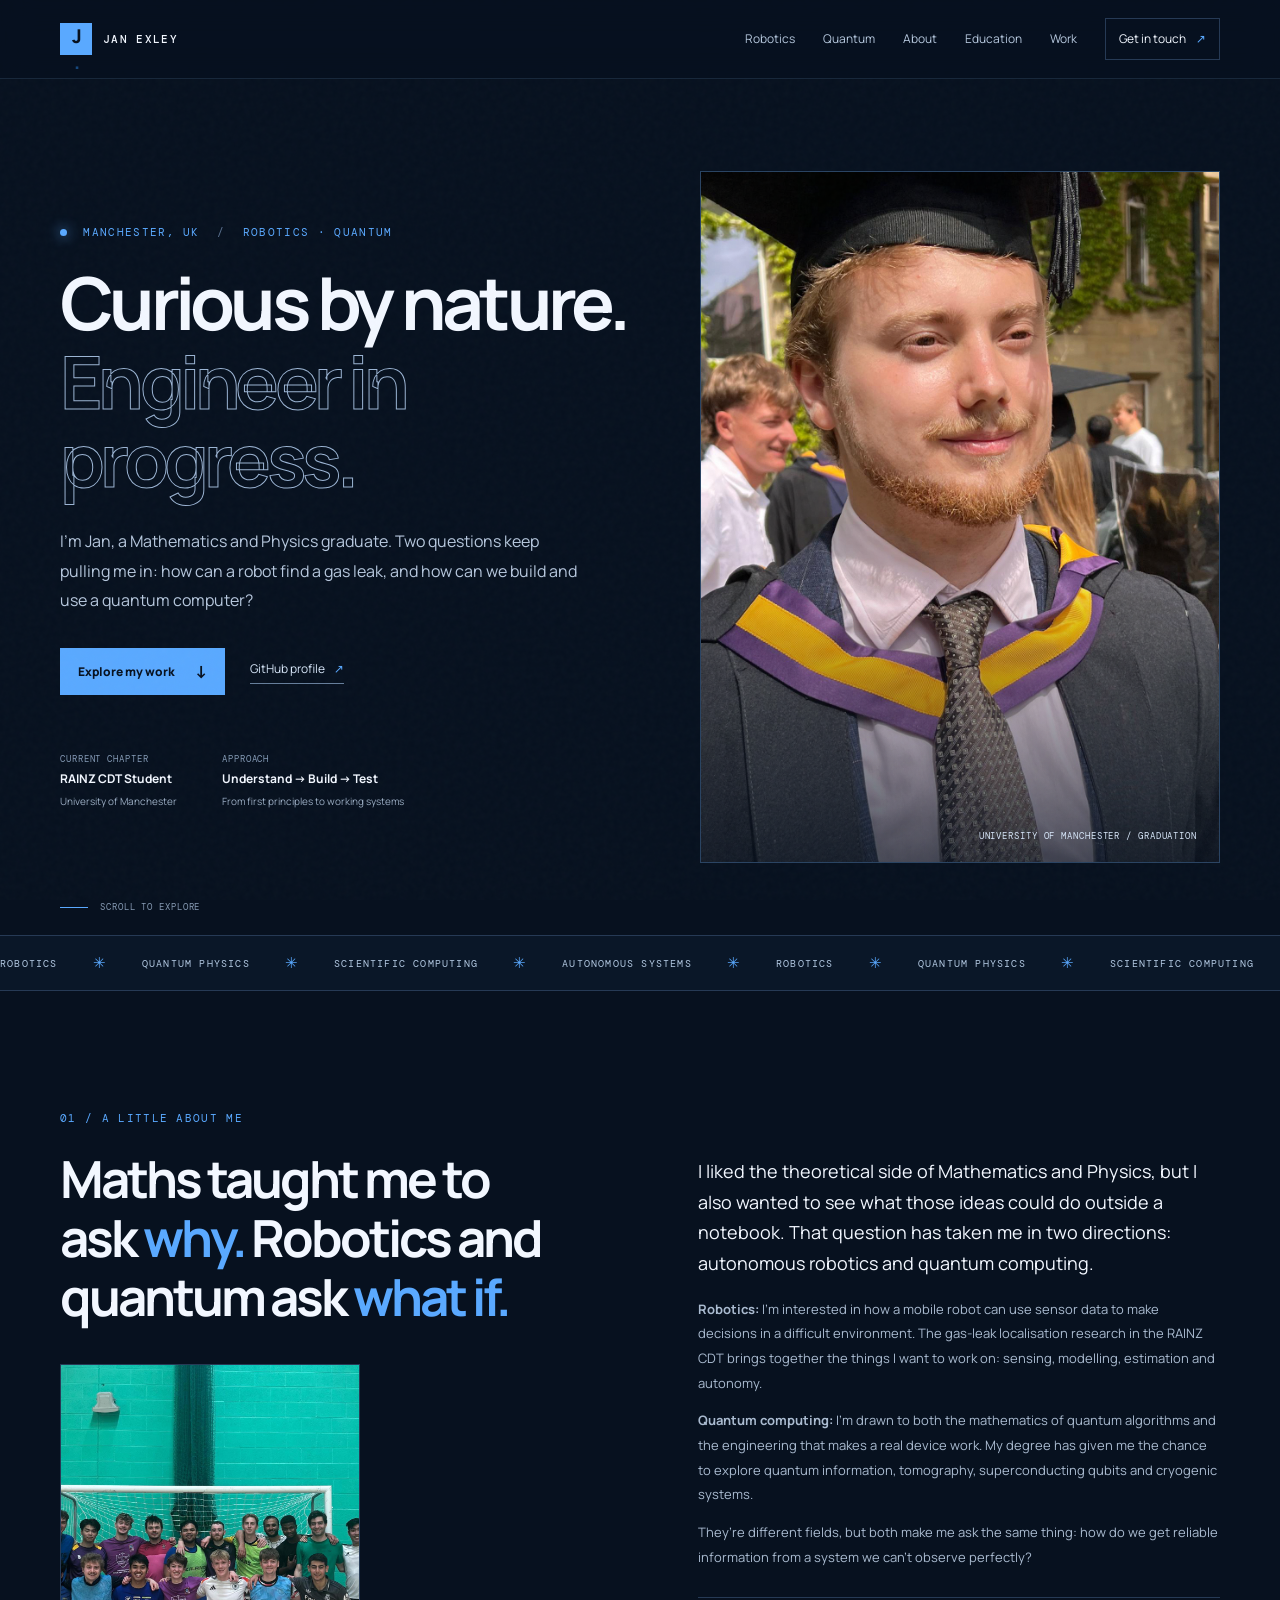
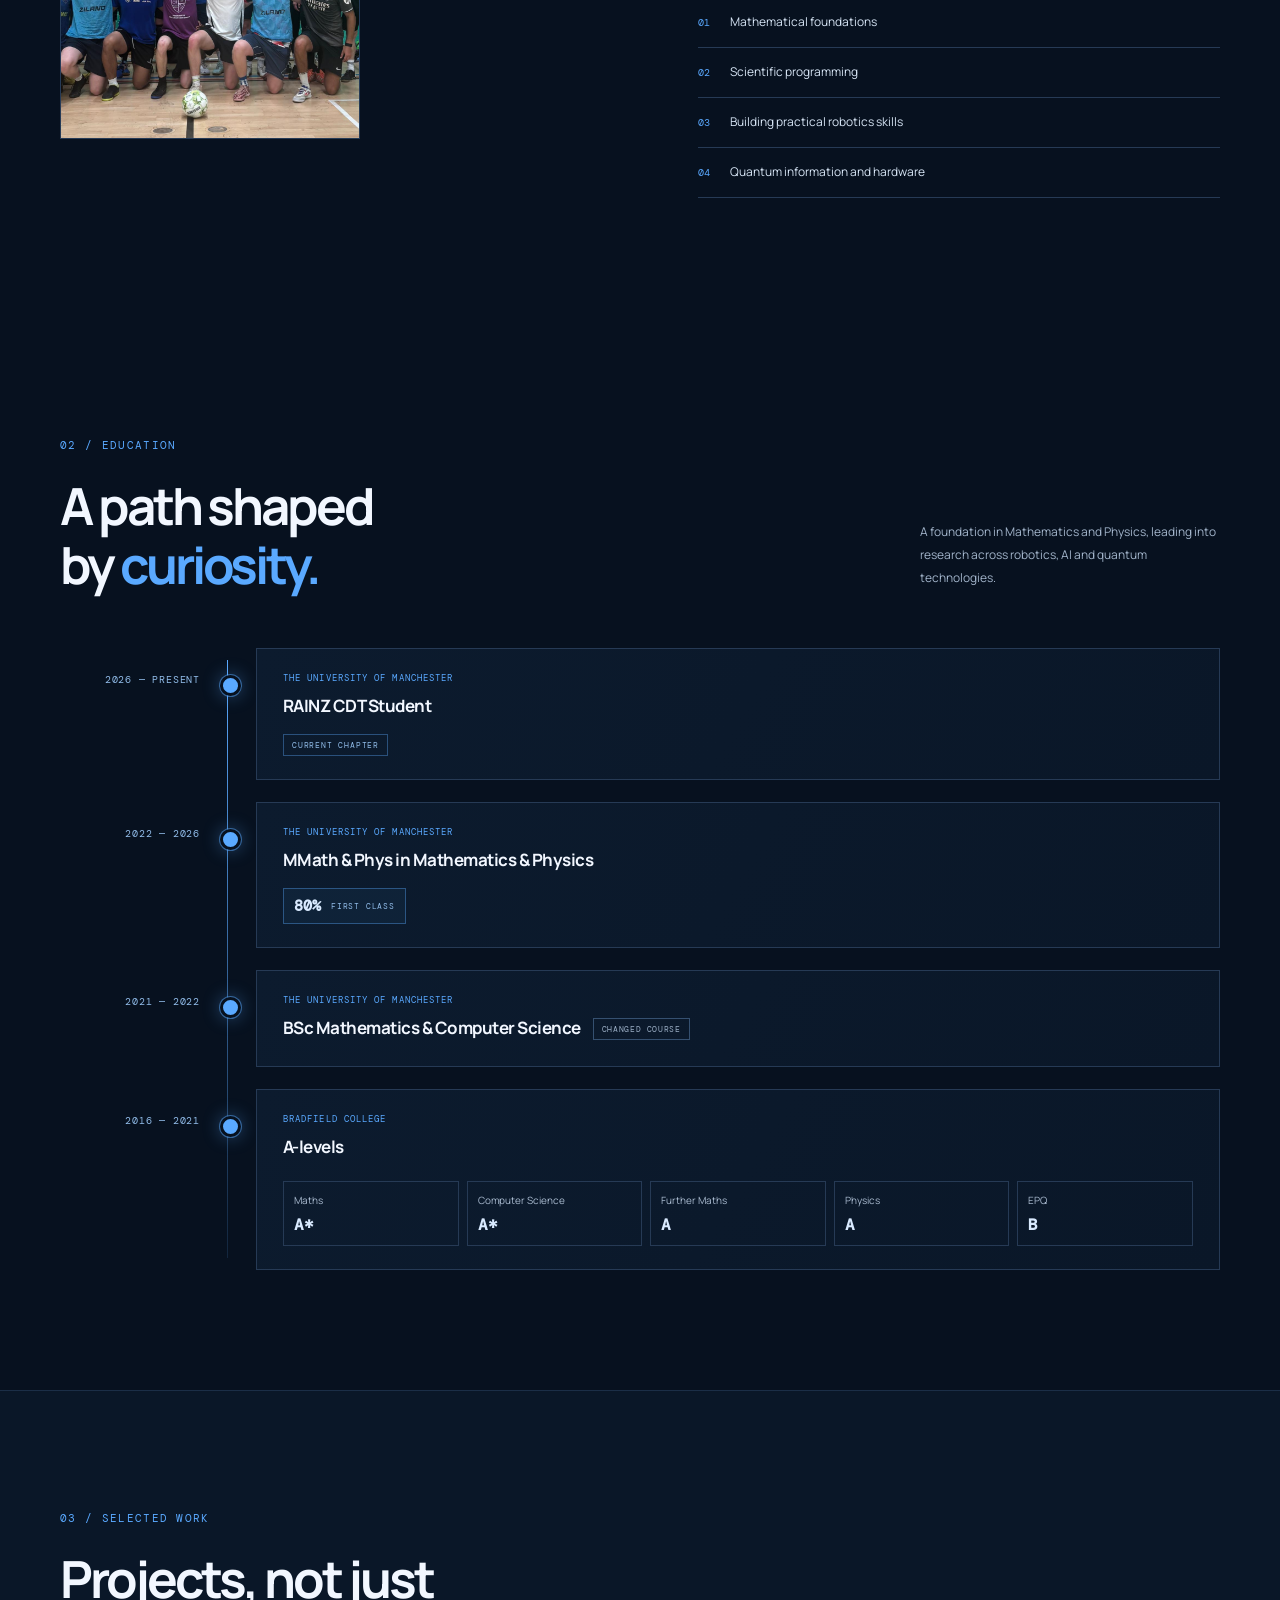
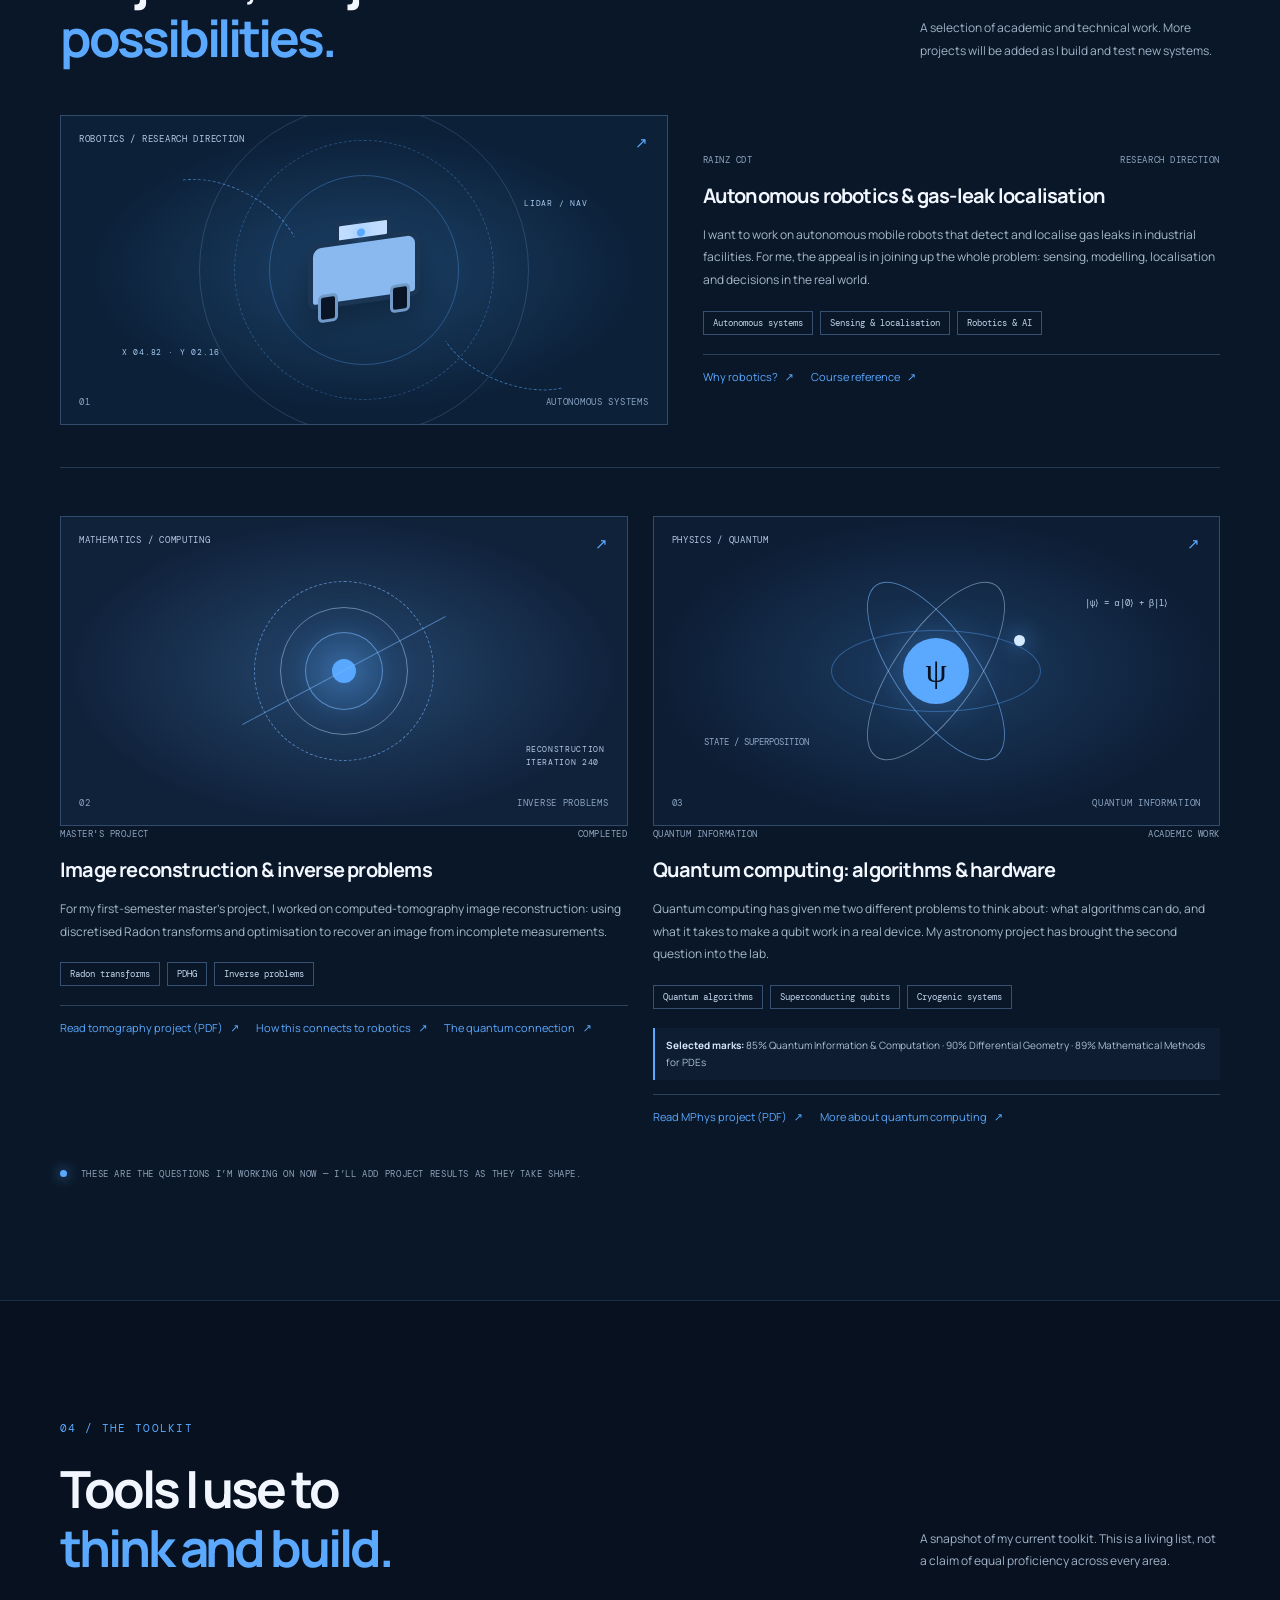
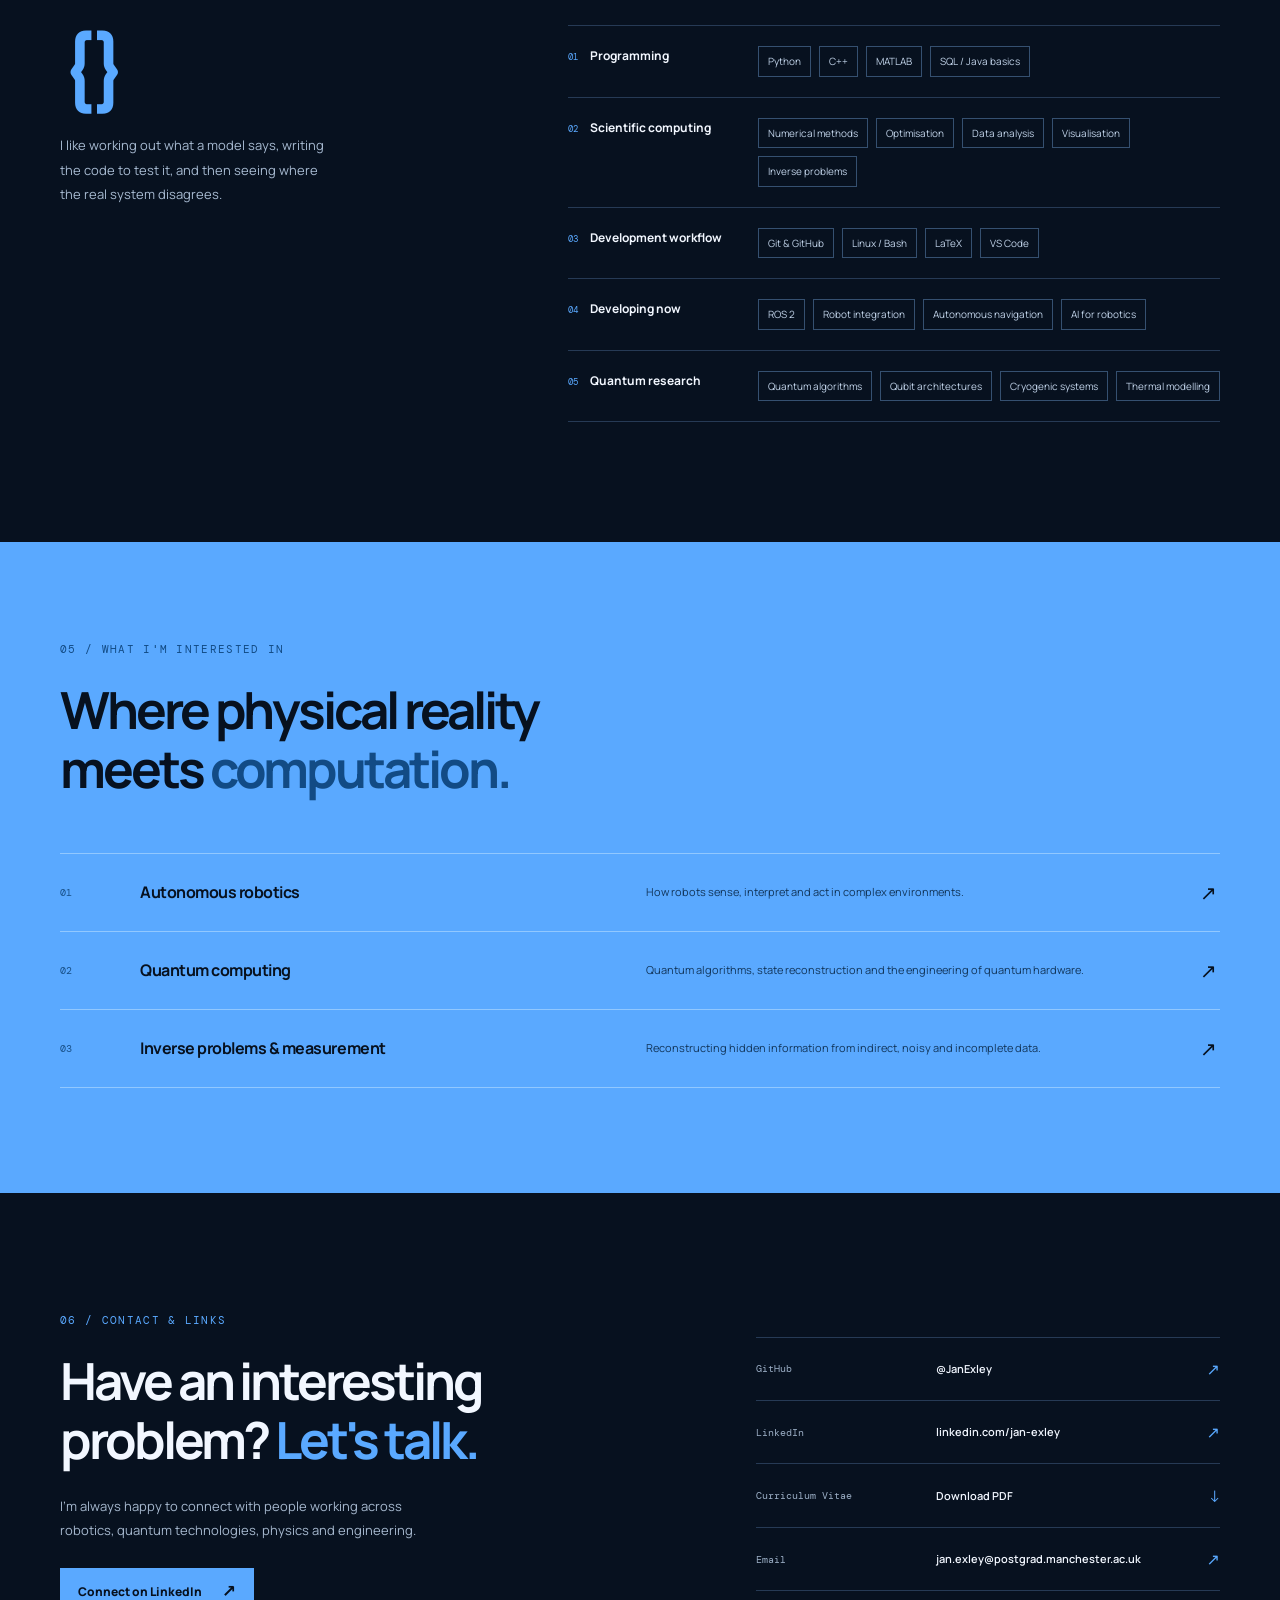
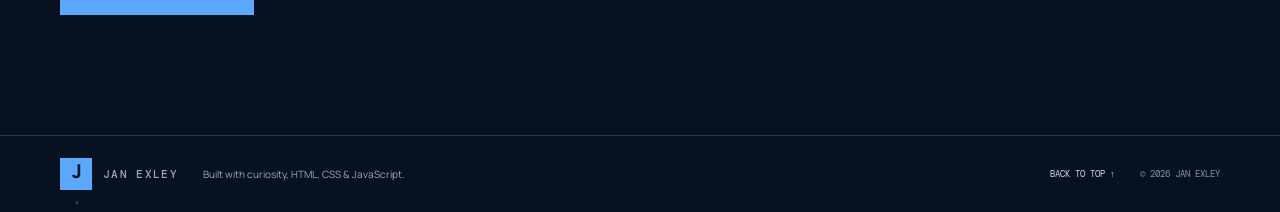
==== index.html @ 71e26af4 "Add quantum and robotics pages with research details and navigation" ====
<!doctype html>
<html lang="en">
<head>
  <meta charset="utf-8">
  <meta name="viewport" content="width=device-width, initial-scale=1">
  <meta name="description" content="Jan Exley — Mathematics and Physics graduate, exploring autonomous robotics and quantum computing.">
  <meta name="theme-color" content="#07111f">
  <title>Jan Exley — Robotics, Quantum Computing & Physics</title>
  <link rel="preconnect" href="https://fonts.googleapis.com">
  <link rel="preconnect" href="https://fonts.gstatic.com" crossorigin>
  <link href="https://fonts.googleapis.com/css2?family=DM+Mono:wght@400;500&family=Manrope:wght@400;500;600;700;800&display=swap" rel="stylesheet">
  <link rel="stylesheet" href="style.css">
  <script>document.documentElement.classList.add('js');</script>
</head>
<body>
  <a class="skip-link" href="#main">Skip to content</a>
  <div class="noise" aria-hidden="true"></div>
  <header class="site-header">
    <a class="wordmark" href="#top" aria-label="Jan Exley home"><span class="mark">J<span>.</span></span><span>JAN EXLEY</span></a>
    <button class="menu-toggle" aria-expanded="false" aria-controls="site-nav" aria-label="Open navigation"><span></span><span></span></button>
    <nav id="site-nav" class="site-nav" aria-label="Main navigation">
      <a href="robotics.html">Robotics</a>
      <a href="quantum.html">Quantum</a>
      <a href="#about">About</a>
      <a href="#education">Education</a>
      <a href="#work">Work</a>
      <a class="nav-contact" href="#contact">Get in touch <span>↗</span></a>
    </nav>
  </header>

  <main id="main">
    <section class="hero section-wrap" id="top">
      <div class="hero-copy">
        <p class="eyebrow"><span class="status-dot"></span> MANCHESTER, UK <span class="eyebrow-sep">/</span> ROBOTICS · QUANTUM</p>
        <h1>Curious by nature.<br><span class="outline-text">Engineer in progress.</span></h1>
        <p class="hero-intro">I’m Jan, a Mathematics and Physics graduate. Two questions keep pulling me in: how can a robot find a gas leak, and how can we build and use a quantum computer?</p>
        <div class="hero-actions">
          <a class="button button-primary" href="#work">Explore my work <span>↓</span></a>
          <a class="text-link" href="https://github.com/JanExley" target="_blank" rel="noreferrer">GitHub profile <span>↗</span></a>
        </div>
        <div class="hero-meta">
          <div><span class="meta-label">CURRENT CHAPTER</span><strong>RAINZ CDT Student</strong><span class="meta-note">University of Manchester</span></div>
          <div><span class="meta-label">APPROACH</span><strong>Understand → Build → Test</strong><span class="meta-note">From first principles to working systems</span></div>
        </div>
      </div>
      <figure class="hero-art">
        <img class="hero-photo" src="images/Uni_grad.jpeg" alt="Jan Exley at university graduation">
        <figcaption class="hero-photo-caption">UNIVERSITY OF MANCHESTER / GRADUATION</figcaption>
      </figure>
      <div class="scroll-cue"><span></span> SCROLL TO EXPLORE</div>
    </section>

    <section class="ticker" aria-label="Areas of interest">
      <div class="ticker-track"><span>ROBOTICS</span><i>✳</i><span>QUANTUM PHYSICS</span><i>✳</i><span>SCIENTIFIC COMPUTING</span><i>✳</i><span>AUTONOMOUS SYSTEMS</span><i>✳</i><span>ROBOTICS</span><i>✳</i><span>QUANTUM PHYSICS</span><i>✳</i><span>SCIENTIFIC COMPUTING</span><i>✳</i><span>AUTONOMOUS SYSTEMS</span><i>✳</i></div>
    </section>

    <section class="section-wrap section-pad about-section" id="about">
      <div class="section-heading reveal">
        <p class="eyebrow">01 / A LITTLE ABOUT ME</p>
        <h2>Maths taught me to<br>ask <em>why.</em> Robotics and<br>quantum ask <em>what if.</em></h2>
        <img class="profile-photo" src="images/futsal.jpeg" alt="Jan playing futsal">
      </div>
      <div class="about-copy reveal">
        <p class="large-copy">I liked the theoretical side of Mathematics and Physics, but I also wanted to see what those ideas could do outside a notebook. That question has taken me in two directions: autonomous robotics and quantum computing.</p>
        <p><strong>Robotics:</strong> I’m interested in how a mobile robot can use sensor data to make decisions in a difficult environment. The gas-leak localisation research in the RAINZ CDT brings together the things I want to work on: sensing, modelling, estimation and autonomy.</p>
        <p><strong>Quantum computing:</strong> I’m drawn to both the mathematics of quantum algorithms and the engineering that makes a real device work. My degree has given me the chance to explore quantum information, tomography, superconducting qubits and cryogenic systems.</p>
        <p>They’re different fields, but both make me ask the same thing: how do we get reliable information from a system we can’t observe perfectly?</p>
        <div class="about-facts">
          <div><span class="fact-number">01</span><span>Mathematical foundations</span></div>
          <div><span class="fact-number">02</span><span>Scientific programming</span></div>
          <div><span class="fact-number">03</span><span>Building practical robotics skills</span></div>
          <div><span class="fact-number">04</span><span>Quantum information and hardware</span></div>
        </div>
      </div>
    </section>

    <section class="section-wrap section-pad education-section" id="education">
      <div class="section-title-row reveal">
        <div>
          <p class="eyebrow">02 / EDUCATION</p>
          <h2>A path shaped<br>by <em>curiosity.</em></h2>
        </div>
        <p class="section-aside">A foundation in Mathematics and Physics, leading into research across robotics, AI and quantum technologies.</p>
      </div>
      <ol class="education-timeline" aria-label="Education history">
        <li class="education-item education-item-current reveal">
          <span class="education-date">2026 — PRESENT</span>
          <article class="education-card">
            <p class="education-institution">THE UNIVERSITY OF MANCHESTER</p>
            <h3>RAINZ CDT Student</h3>
            <span class="education-current">CURRENT CHAPTER</span>
          </article>
        </li>
        <li class="education-item reveal">
          <span class="education-date">2022 — 2026</span>
          <article class="education-card">
            <p class="education-institution">THE UNIVERSITY OF MANCHESTER</p>
            <h3>MMath &amp; Phys in Mathematics &amp; Physics</h3>
            <div class="education-result">
              <strong>80%</strong>
              <span>FIRST CLASS</span>
            </div>
          </article>
        </li>
        <li class="education-item reveal">
          <span class="education-date">2021 — 2022</span>
          <article class="education-card">
            <p class="education-institution">THE UNIVERSITY OF MANCHESTER</p>
            <div class="education-course-row">
              <h3>BSc Mathematics &amp; Computer Science</h3>
              <span class="education-changed">CHANGED COURSE</span>
            </div>
          </article>
        </li>
        <li class="education-item reveal">
          <span class="education-date">2016 — 2021</span>
          <article class="education-card">
            <p class="education-institution">BRADFIELD COLLEGE</p>
            <h3>A-levels</h3>
            <ul class="grade-list" aria-label="A-level and EPQ results">
              <li><span>Maths</span><strong>A*</strong></li>
              <li><span>Computer Science</span><strong>A*</strong></li>
              <li><span>Further Maths</span><strong>A</strong></li>
              <li><span>Physics</span><strong>A</strong></li>
              <li><span>EPQ</span><strong>B</strong></li>
            </ul>
          </article>
        </li>
      </ol>
    </section>

    <section class="section-wrap section-pad work-section" id="work">
      <div class="section-title-row reveal">
        <div><p class="eyebrow">03 / SELECTED WORK</p><h2>Projects, not just<br><em>possibilities.</em></h2></div>
        <p class="section-aside">A selection of academic and technical work. More projects will be added as I build and test new systems.</p>
      </div>

      <div class="project-grid">
        <article class="project-card project-feature reveal">
          <a class="project-visual visual-robot" href="robotics.html" aria-label="More about robotics and autonomy">
            <div class="visual-top"><span>ROBOTICS / RESEARCH DIRECTION</span><span>↗</span></div>
            <div class="robot-scene">
              <div class="radar-ring ring-1"></div><div class="radar-ring ring-2"></div><div class="radar-ring ring-3"></div>
              <div class="route route-a"></div><div class="route route-b"></div>
              <div class="robot-body"><div class="robot-top"></div><div class="robot-wheel wheel-left"></div><div class="robot-wheel wheel-right"></div><div class="sensor"></div></div>
              <span class="scene-label label-a">LIDAR / NAV</span><span class="scene-label label-b">X 04.82 · Y 02.16</span>
            </div>
            <div class="visual-bottom"><span>01</span><span>AUTONOMOUS SYSTEMS</span></div>
          </a>
          <div class="project-info">
            <div class="project-meta"><span>RAINZ CDT</span><span>RESEARCH DIRECTION</span></div>
            <h3>Autonomous robotics &amp; gas-leak localisation</h3>
            <p>I want to work on autonomous mobile robots that detect and localise gas leaks in industrial facilities. For me, the appeal is in joining up the whole problem: sensing, modelling, localisation and decisions in the real world.</p>
            <div class="tag-row"><span>Autonomous systems</span><span>Sensing &amp; localisation</span><span>Robotics &amp; AI</span></div>
            <div class="project-links"><a href="robotics.html">Why robotics? <span>↗</span></a><a href="https://github.com/UoMMScRobotics/UOMDocumentationForLeoRover" target="_blank" rel="noreferrer">Course reference <span>↗</span></a></div>
          </div>
        </article>

        <article class="project-card reveal">
          <a class="project-visual visual-tomography" href="robotics.html#tomography" aria-label="More about image reconstruction and inverse problems">
            <div class="visual-top"><span>MATHEMATICS / COMPUTING</span><span>↗</span></div>
            <div class="tomography-art"><div class="scan scan-a"></div><div class="scan scan-b"></div><div class="scan scan-c"></div><div class="scan-core"></div><div class="scan-cross"></div><span class="scan-text">RECONSTRUCTION<br>ITERATION 240</span></div>
            <div class="visual-bottom"><span>02</span><span>INVERSE PROBLEMS</span></div>
          </a>
          <div class="project-info">
            <div class="project-meta"><span>MASTER'S PROJECT</span><span>COMPLETED</span></div>
            <h3>Image reconstruction & inverse problems</h3>
            <p>For my first-semester master’s project, I worked on computed-tomography image reconstruction: using discretised Radon transforms and optimisation to recover an image from incomplete measurements.</p>
            <div class="tag-row"><span>Radon transforms</span><span>PDHG</span><span>Inverse problems</span></div>
            <div class="project-links"><a href="documents/10897336_The_PDHG_Algorithm_used_in_CT.pdf" target="_blank" rel="noreferrer">Read tomography project (PDF) <span>↗</span></a><a href="robotics.html#tomography">How this connects to robotics <span>↗</span></a><a href="quantum.html#tomography">The quantum connection <span>↗</span></a></div>
          </div>
        </article>

        <article class="project-card reveal">
          <a class="project-visual visual-quantum" href="quantum.html" aria-label="More about quantum computing">
            <div class="visual-top"><span>PHYSICS / QUANTUM</span><span>↗</span></div>
            <div class="quantum-art"><div class="q-orbit q-orbit-a"></div><div class="q-orbit q-orbit-b"></div><div class="q-orbit q-orbit-c"></div><div class="q-particle"></div><div class="q-core">ψ</div><span class="q-label">|ψ⟩ = α|0⟩ + β|1⟩</span><span class="q-label q-label-bottom">STATE / SUPERPOSITION</span></div>
            <div class="visual-bottom"><span>03</span><span>QUANTUM INFORMATION</span></div>
          </a>
          <div class="project-info">
            <div class="project-meta"><span>QUANTUM INFORMATION</span><span>ACADEMIC WORK</span></div>
            <h3>Quantum computing: algorithms &amp; hardware</h3>
            <p>Quantum computing has given me two different problems to think about: what algorithms can do, and what it takes to make a qubit work in a real device. My astronomy project has brought the second question into the lab.</p>
            <div class="tag-row"><span>Quantum algorithms</span><span>Superconducting qubits</span><span>Cryogenic systems</span></div>
            <p class="project-highlight"><strong>Selected marks:</strong> 85% Quantum Information &amp; Computation · 90% Differential Geometry · 89% Mathematical Methods for PDEs</p>
            <div class="project-links"><a href="documents/Jan_Exley_10897336-MPHYS_Project.pdf" target="_blank" rel="noreferrer">Read MPhys project (PDF) <span>↗</span></a><a href="quantum.html">More about quantum computing <span>↗</span></a></div>
          </div>
        </article>
      </div>
      <p class="under-grid-note"><span class="status-dot"></span> THESE ARE THE QUESTIONS I’M WORKING ON NOW — I’LL ADD PROJECT RESULTS AS THEY TAKE SHAPE.</p>
    </section>

    <section class="section-wrap section-pad toolkit-section" id="toolkit">
      <div class="section-title-row reveal">
        <div><p class="eyebrow">04 / THE TOOLKIT</p><h2>Tools I use to<br><em>think and build.</em></h2></div>
        <p class="section-aside">A snapshot of my current toolkit. This is a living list, not a claim of equal proficiency across every area.</p>
      </div>
      <div class="toolkit-layout">
        <div class="toolkit-intro reveal"><span class="big-bracket">{ }</span><p>I like working out what a model says, writing the code to test it, and then seeing where the real system disagrees.</p></div>
        <div class="skill-groups">
          <div class="skill-group reveal"><div class="skill-head"><span>01</span><h3>Programming</h3></div><div class="skill-list"><span>Python</span><span>C++</span><span>MATLAB</span><span>SQL / Java basics</span></div></div>
          <div class="skill-group reveal"><div class="skill-head"><span>02</span><h3>Scientific computing</h3></div><div class="skill-list"><span>Numerical methods</span><span>Optimisation</span><span>Data analysis</span><span>Visualisation</span><span>Inverse problems</span></div></div>
          <div class="skill-group reveal"><div class="skill-head"><span>03</span><h3>Development workflow</h3></div><div class="skill-list"><span>Git & GitHub</span><span>Linux / Bash</span><span>LaTeX</span><span>VS Code</span></div></div>
          <div class="skill-group reveal"><div class="skill-head"><span>04</span><h3>Developing now</h3></div><div class="skill-list"><span>ROS 2</span><span>Robot integration</span><span>Autonomous navigation</span><span>AI for robotics</span></div></div>
          <div class="skill-group reveal"><div class="skill-head"><span>05</span><h3>Quantum research</h3></div><div class="skill-list"><span>Quantum algorithms</span><span>Qubit architectures</span><span>Cryogenic systems</span><span>Thermal modelling</span></div></div>
        </div>
      </div>
    </section>

    <section class="interests-band" id="interests">
      <div class="section-wrap interests-inner reveal">
        <p class="eyebrow">05 / WHAT I'M INTERESTED IN</p>
        <h2>Where physical reality<br>meets <em>computation.</em></h2>
        <div class="interest-list">
          <div><span>01</span><h3>Autonomous robotics</h3><p>How robots sense, interpret and act in complex environments.</p><span class="interest-arrow">↗</span></div>
          <div><span>02</span><h3>Quantum computing</h3><p>Quantum algorithms, state reconstruction and the engineering of quantum hardware.</p><span class="interest-arrow">↗</span></div>
          <div><span>03</span><h3>Inverse problems &amp; measurement</h3><p>Reconstructing hidden information from indirect, noisy and incomplete data.</p><span class="interest-arrow">↗</span></div>
        </div>
      </div>
    </section>

    <section class="section-wrap section-pad contact-section" id="contact">
      <div class="contact-main reveal">
        <p class="eyebrow">06 / CONTACT & LINKS</p>
        <h2>Have an interesting<br>problem? <em>Let's talk.</em></h2>
        <p>I'm always happy to connect with people working across robotics, quantum technologies, physics and engineering.</p>
        <a class="button button-primary" href="https://www.linkedin.com/in/jan-exley" target="_blank" rel="noreferrer">Connect on LinkedIn <span>↗</span></a>
      </div>
      <div class="contact-links reveal">
        <a href="https://github.com/JanExley" target="_blank" rel="noreferrer"><span>GitHub</span><strong>@JanExley</strong><span class="external">↗</span></a>
        <a href="https://www.linkedin.com/in/jan-exley" target="_blank" rel="noreferrer"><span>LinkedIn</span><strong>linkedin.com/jan-exley</strong><span class="external">↗</span></a>
        <a href="documents/Jan_Exley_CV.pdf"><span>Curriculum Vitae</span><strong>Download PDF</strong><span class="external">↓</span></a>
        <a href="mailto:jan.exley@postgrad.manchester.ac.uk"><span>Email</span><strong>jan.exley@postgrad.manchester.ac.uk</strong><span class="external">↗</span></a>
      </div>
    </section>
  </main>

  <footer class="site-footer">
    <a class="wordmark" href="#top"><span class="mark">J<span>.</span></span><span>JAN EXLEY</span></a>
    <p>Built with curiosity, HTML, CSS & JavaScript.</p>
    <a href="#top" class="back-top">BACK TO TOP ↑</a>
    <span class="copyright">© <span id="year">2026</span> JAN EXLEY</span>
  </footer>
  <script src="script.js"></script>
</body>
</html>
---- style.css ----
/* Jan Exley portfolio — edit this file to customise the visual design. */
:root {
  --bg: #07111f;
  --panel: #0c1b2e;
  --panel-light: #132843;
  --text: #f2f7ff;
  --muted: #a5b6cc;
  --line: #263a55;
  --accent: #5aa9ff;
  --accent-2: #435bff;
  --mono: "DM Mono", monospace;
  --sans: "Manrope", system-ui, sans-serif;
  --wrap: 1160px;
}
* { box-sizing: border-box; }
html { scroll-behavior: smooth; scroll-padding-top: 92px; }
body { margin: 0; background: var(--bg); color: var(--text); font-family: var(--sans); line-height: 1.65; overflow-x: hidden; }
a { color: inherit; text-decoration: none; }
button { font: inherit; }
::selection { background: var(--accent); color: var(--bg); }
.noise { position: fixed; inset: 0; z-index: 10; pointer-events: none; opacity: .035; background-image: url("data:image/svg+xml,%3Csvg viewBox='0 0 180 180' xmlns='http://www.w3.org/2000/svg'%3E%3Cfilter id='n'%3E%3CfeTurbulence type='fractalNoise' baseFrequency='.85' numOctaves='3' stitchTiles='stitch'/%3E%3C/filter%3E%3Crect width='100%25' height='100%25' filter='url(%23n)' opacity='.7'/%3E%3C/svg%3E"); }
.skip-link { position: absolute; top: -100px; left: 12px; z-index: 100; background: var(--accent); color: var(--bg); padding: 10px 14px; }
.skip-link:focus { top: 12px; }
.section-wrap { width: min(var(--wrap), calc(100% - 64px)); margin-inline: auto; }
.site-header { position: sticky; top: 0; z-index: 20; display: flex; align-items: center; justify-content: space-between; width: 100%; padding: 18px max(32px, calc((100vw - var(--wrap))/2)); border-bottom: 1px solid #9bcaff20; background: #07111fe8; backdrop-filter: blur(16px); }
.wordmark { display: inline-flex; align-items: center; gap: 11px; font: 500 11px var(--mono); letter-spacing: .12em; }
.mark { display: grid; place-items: center; width: 32px; height: 32px; background: var(--accent); color: var(--bg); font: 800 19px var(--sans); letter-spacing: -.08em; }
.mark span { color: #17487d; }
.site-nav { display: flex; align-items: center; gap: 28px; font-size: 12px; color: #b6c8de; }
.site-nav a { transition: color .2s ease; }
.site-nav a:hover, .site-nav a:focus-visible { color: var(--accent); }
.nav-contact { padding: 10px 13px; border: 1px solid var(--line); color: var(--text) !important; }
.nav-contact span { color: var(--accent); margin-left: 8px; }
.menu-toggle { display: none; border: 1px solid var(--line); background: transparent; padding: 10px; }
.menu-toggle span { display: block; width: 20px; height: 1px; background: var(--text); margin: 5px; }
.hero { min-height: 690px; padding-top: 92px; padding-bottom: 72px; display: grid; grid-template-columns: 1.08fr .92fr; align-items: center; gap: 30px; position: relative; }
.eyebrow { color: var(--accent); font: 11px var(--mono); letter-spacing: .12em; margin: 0 0 24px; }
.status-dot, .pulse { display: inline-block; width: 7px; height: 7px; border-radius: 50%; background: var(--accent); margin-right: 8px; box-shadow: 0 0 13px #5aa9ff; }
.eyebrow-sep { color: #5a7190; padding-inline: 9px; }
h1, h2, h3, p { margin-top: 0; }
h1 { font-size: clamp(46px, 5.7vw, 76px); line-height: 1.08; letter-spacing: -.065em; margin: 0 0 28px; font-weight: 700; }
.outline-text { color: transparent; -webkit-text-stroke: 1px #9cb5d4; }
.hero-intro { max-width: 530px; color: #b7c8de; font-size: 16px; line-height: 1.85; }
.hero-actions { display: flex; align-items: center; gap: 25px; margin-top: 32px; }
.button { display: inline-flex; align-items: center; justify-content: center; gap: 20px; min-height: 47px; padding: 0 18px; font-size: 12px; font-weight: 800; transition: transform .2s, background .2s; }
.button:hover { transform: translateY(-3px); }
.button-primary { background: var(--accent); color: #07111f; }
.button-primary:hover { background: #91c8ff; }
.button span { font-size: 17px; }
.text-link { color: #d8e7fa; font-size: 12px; border-bottom: 1px solid #667e9b; padding-bottom: 5px; }
.text-link span { color: var(--accent); margin-left: 7px; }
.hero-meta { display: flex; gap: 45px; margin-top: 58px; }
.hero-meta > div { display: flex; flex-direction: column; gap: 4px; }
.meta-label { font: 9px var(--mono); color: #849ab5; letter-spacing: .1em; }
.hero-meta strong { font-size: 12px; font-weight: 700; }
.meta-note { color: #9aacc2; font-size: 10px; }
.hero-art { position: relative; min-height: 440px; height: 100%; margin: 0; overflow: hidden; background: #10243d; border: 1px solid #294362; }
.hero-art::after { position: absolute; inset: 0; background: linear-gradient(180deg, #07111f00 58%, #07111fbb 100%); content: ""; pointer-events: none; }
.hero-photo { display: block; width: 100%; height: 100%; min-height: 440px; object-fit: cover; }
.hero-photo-caption { position: absolute; z-index: 1; right: 22px; bottom: 20px; color: #d8e7fa; font: 9px var(--mono); letter-spacing: .1em; }
.art-grid { position: absolute; inset: 0; opacity: .3; background-image: linear-gradient(#79b8ff2b 1px, transparent 1px), linear-gradient(90deg, #79b8ff2b 1px, transparent 1px); background-size: 34px 34px; mask-image: linear-gradient(135deg, black, transparent 90%); }
.orbit { position: absolute; width: 300px; height: 300px; border: 1px solid #80baff42; border-radius: 50%; top: 50%; left: 50%; transform: translate(-50%,-50%); }
.orbit-two { width: 210px; height: 210px; border-color: #5aa9ff55; }
.art-core { position: absolute; width: 116px; height: 116px; border-radius: 50%; top: 50%; left: 50%; transform: translate(-50%,-50%); display: flex; align-items: center; justify-content: center; background: var(--accent); color: #07111f; font-size: 33px; font-weight: 800; letter-spacing: -.08em; box-shadow: 0 0 75px #5aa9ff45; }
.art-core small { position: absolute; bottom: -28px; color: #c5d9f2; font: 9px var(--mono); letter-spacing: .12em; white-space: nowrap; }
.art-line { position: absolute; height: 1px; background: #b8d1ff80; transform-origin: left; }
.line-one { width: 240px; top: 31%; left: 21%; transform: rotate(34deg); }
.line-two { width: 220px; top: 72%; left: 47%; transform: rotate(-38deg); }
.node { position: absolute; width: 9px; height: 9px; border-radius: 50%; background: var(--accent); box-shadow: 0 0 20px #5aa9ff; }
.node-a { top: 30%; left: 20%; }.node-b { top: 70%; left: 46%; }.node-c { top: 57%; right: 16%; }
.art-caption { position: absolute; color: #c2d6ed; font: 9px/1.8 var(--mono); letter-spacing: .09em; }
.art-caption span { color: #7da9d8; }.caption-top { top: 24px; left: 24px; }.caption-bottom { bottom: 23px; left: 24px; }
.coordinate { position: absolute; right: 23px; bottom: 23px; font: 9px/1.8 var(--mono); color: #7e9cbd; text-align: right; }
.scroll-cue { position: absolute; bottom: 22px; left: 0; display: flex; align-items: center; gap: 12px; font: 9px var(--mono); color: #879bb4; letter-spacing: .1em; }
.scroll-cue span { display: block; width: 28px; height: 1px; background: var(--accent); }
.ticker { border-block: 1px solid var(--line); overflow: hidden; background: #0a1728; }
.ticker-track { display: flex; align-items: center; justify-content: space-around; gap: 35px; min-width: max-content; padding: 17px 0; font: 10px var(--mono); letter-spacing: .12em; color: #b2c8e1; }
.ticker-track i { color: var(--accent); font-style: normal; font-size: 15px; }
.section-pad { padding-top: 120px; padding-bottom: 120px; }
.about-section { display: grid; grid-template-columns: 1fr 1fr; gap: 10%; }
h2 { font-size: clamp(35px, 4vw, 52px); line-height: 1.15; letter-spacing: -.06em; margin-bottom: 0; }
h2 em { color: var(--accent); font-style: normal; }
.photo-placeholder, .profile-photo { width: min(300px, 100%); aspect-ratio: 4 / 5; margin-top: 38px; }
.photo-placeholder { display: flex; flex-direction: column; align-items: center; justify-content: center; gap: 10px; border: 1px dashed #5aa9ff80; background: radial-gradient(ellipse at center, #163251, #0a1728 75%); color: #b7c8de; text-align: center; }
.photo-placeholder-icon { display: grid; place-items: center; width: 52px; height: 52px; border: 1px solid #5aa9ff80; border-radius: 50%; color: var(--accent); font-size: 28px; line-height: 1; }
.photo-placeholder-label { font: 10px var(--mono); letter-spacing: .12em; }
.photo-placeholder-path { color: #879bb3; font: 9px var(--mono); }
.profile-photo { display: block; object-fit: cover; border: 1px solid var(--line); }
.about-copy { padding-top: 45px; color: #aabbd0; font-size: 13px; line-height: 1.9; }
.about-copy .large-copy { color: var(--text); font-size: 18px; line-height: 1.7; }
.about-facts { display: grid; grid-template-columns: 1fr; gap: 0; margin-top: 28px; border-top: 1px solid var(--line); }
.about-facts div { display: flex; gap: 20px; align-items: center; padding: 13px 0; border-bottom: 1px solid var(--line); color: #d6e4f4; font-size: 12px; }
.fact-number { color: var(--accent); font: 10px var(--mono); }
.education-section { overflow: hidden; }
.education-timeline { position: relative; display: grid; gap: 22px; margin: 55px 0 0; padding: 0; list-style: none; }
.education-timeline::before { position: absolute; top: 12px; bottom: 12px; left: 167px; width: 1px; background: linear-gradient(var(--accent), #5aa9ff22); content: ""; }
.education-item { position: relative; display: grid; grid-template-columns: 140px 1fr; gap: 56px; align-items: start; }
.education-item::before { position: absolute; top: 27px; left: 160px; width: 15px; height: 15px; border: 3px solid var(--bg); border-radius: 50%; background: var(--accent); box-shadow: 0 0 0 1px #5aa9ff80, 0 0 18px #5aa9ff66; content: ""; transition: transform .3s ease, box-shadow .3s ease; }
.education-item:hover::before { transform: scale(1.25); box-shadow: 0 0 0 4px #5aa9ff20, 0 0 24px #5aa9ff99; }
.education-date { padding-top: 25px; color: #91bce9; font: 10px var(--mono); letter-spacing: .08em; text-align: right; }
.education-card { position: relative; padding: 23px 26px; border: 1px solid #263a55; background: linear-gradient(120deg, #0c1b2e, #0a1728); transition: transform .3s ease, border-color .3s ease, background .3s ease; }
.education-item:hover .education-card { transform: translateX(5px); border-color: #5aa9ff80; background: linear-gradient(120deg, #102440, #0a1728); }
.education-institution { margin: 0 0 8px; color: var(--accent); font: 9px var(--mono); letter-spacing: .12em; }
.education-card h3 { margin: 0; font-size: 17px; letter-spacing: -.03em; }
.education-course-row { display: flex; align-items: center; flex-wrap: wrap; gap: 12px; }
.education-changed { padding: 5px 8px; border: 1px solid #355070; color: #9cafc6; font: 8px var(--mono); letter-spacing: .08em; }
.education-result { display: inline-flex; align-items: center; gap: 10px; margin-top: 14px; padding: 7px 10px; border: 1px solid #5aa9ff60; background: #5aa9ff0d; }
.education-result strong { color: #d9eaff; font: 700 15px var(--mono); }
.education-result span { color: #91bce9; font: 8px var(--mono); letter-spacing: .1em; }
.grade-list { display: grid; grid-template-columns: repeat(5, minmax(0, 1fr)); gap: 8px; margin: 20px 0 0; padding: 0; list-style: none; }
.grade-list li { display: flex; flex-direction: column; gap: 6px; padding: 10px; border: 1px solid #263a55; color: #aabbd0; font-size: 10px; }
.grade-list strong { color: #d9eaff; font: 700 16px var(--mono); }
.education-current { display: inline-block; margin-top: 14px; padding: 5px 8px; border: 1px solid #5aa9ff60; color: #91bce9; font: 8px var(--mono); letter-spacing: .1em; }
.education-item-current::before { animation: timeline-pulse 2.4s ease-out infinite; }
@keyframes timeline-pulse {
  0%, 100% { box-shadow: 0 0 0 1px #5aa9ff80, 0 0 18px #5aa9ff66; }
  50% { box-shadow: 0 0 0 6px #5aa9ff18, 0 0 26px #5aa9ff99; }
}
.work-section { background: #0a1728; max-width: none; width: 100%; padding-left: max(32px, calc((100vw - var(--wrap))/2)); padding-right: max(32px, calc((100vw - var(--wrap))/2)); border-block: 1px solid #1b2e47; }
.section-title-row { display: flex; align-items: end; justify-content: space-between; gap: 40px; margin-bottom: 48px; }
.section-aside { max-width: 300px; color: #a2b4ca; font-size: 12px; line-height: 1.9; margin-bottom: 4px; }
.project-grid { display: grid; grid-template-columns: 1fr 1fr; gap: 48px 25px; }
.project-card { min-width: 0; }
.project-feature { grid-column: 1 / -1; display: grid; grid-template-columns: 1.08fr .92fr; gap: 35px; align-items: center; padding-bottom: 42px; border-bottom: 1px solid var(--line); }
.project-visual { display: block; position: relative; height: 310px; overflow: hidden; background: #10243c; border: 1px solid #304b6b; transition: border-color .2s, transform .3s; }
.project-visual:hover { border-color: var(--accent); transform: translateY(-3px); }
.visual-top, .visual-bottom { position: absolute; z-index: 2; left: 18px; right: 18px; display: flex; justify-content: space-between; font: 9px var(--mono); letter-spacing: .08em; color: #b2c9e3; }
.visual-top { top: 17px; }.visual-top span:last-child { color: var(--accent); font-size: 15px; }.visual-bottom { bottom: 16px; color: #8ba5c2; }
.visual-robot { background: radial-gradient(ellipse at center, #1c4269, #0c2038 65%); }
.robot-scene { position: absolute; inset: 30px 0; display: grid; place-items: center; }
.radar-ring { position: absolute; border: 1px solid #5aa9ff55; border-radius: 50%; width: 190px; height: 190px; }
.ring-2 { width: 260px; height: 260px; border-style: dashed; }.ring-3 { width: 330px; height: 330px; border-color: #8ec5ff30; }
.robot-body { position: relative; width: 112px; height: 66px; background: #89b9ef; border: 5px solid #1b3655; border-radius: 13px 13px 8px 8px; transform: skewY(-8deg); box-shadow: 0 15px 30px #0005; }
.robot-top { position: absolute; width: 56px; height: 22px; top: -23px; left: 22px; background: #c0ddff; border: 4px solid #1b3655; border-radius: 5px; }
.robot-wheel { position: absolute; width: 20px; height: 28px; bottom: -19px; background: #091426; border: 3px solid #719ac8; border-radius: 5px; }
.wheel-left { left: 5px; }.wheel-right { right: 5px; }.sensor { position: absolute; width: 8px; height: 8px; border-radius: 50%; top: -14px; left: 44px; background: var(--accent); box-shadow: 0 0 12px var(--accent); }
.route { position: absolute; width: 160px; height: 90px; border: 1px dashed #5aa9ff99; border-color: #5aa9ff99 transparent transparent transparent; border-radius: 50%; }
.route-a { top: 17%; left: 14%; transform: rotate(27deg); }.route-b { bottom: 4%; right: 12%; transform: rotate(202deg); }
.scene-label { position: absolute; font: 8px var(--mono); color: #a4c8ef; letter-spacing: .1em; }.label-a { top: 21%; right: 13%; }.label-b { bottom: 15%; left: 10%; }
.project-info { padding: 2px 0; }
.project-meta { display: flex; justify-content: space-between; gap: 10px; color: #8ea5c0; font: 9px var(--mono); letter-spacing: .06em; margin-bottom: 13px; }
.project-info h3 { font-size: 20px; letter-spacing: -.04em; margin-bottom: 12px; }
.project-info p { color: #a7b8cd; font-size: 12px; line-height: 1.9; }
.project-info .project-highlight { margin: 0 0 14px; padding: 9px 11px; border-left: 2px solid var(--accent); background: #5aa9ff0b; color: #aebfd4; font-size: 10px; line-height: 1.7; }
.project-highlight strong { color: #d6e7fa; }
.tag-row { display: flex; flex-wrap: wrap; gap: 7px; margin: 19px 0; }
.tag-row span { border: 1px solid #355070; padding: 5px 9px; color: #c3d6ed; font: 9px var(--mono); }
.project-links { display: flex; flex-wrap: wrap; gap: 17px; align-items: center; padding-top: 13px; border-top: 1px solid #2b405b; font-size: 11px; }
.project-links a { color: var(--accent); }.project-links a span { margin-left: 5px; }.link-note { color: #879bb3; font-size: 10px; }
.visual-tomography { background: radial-gradient(ellipse at center, #24466d, #10213a 70%); }
.tomography-art { position: absolute; inset: 0; display: grid; place-items: center; }
.scan { position: absolute; width: 160px; height: 160px; border: 1px solid #78b8ff99; border-radius: 50%; }
.scan-a { width: 180px; height: 180px; border-style: dashed; }.scan-b { width: 128px; height: 128px; border-color: #c0ddff75; }.scan-c { width: 78px; height: 78px; background: #5aa9ff20; box-shadow: 0 0 40px #5aa9ff30; }
.scan-core { width: 24px; height: 24px; background: var(--accent); border-radius: 50%; box-shadow: 0 0 35px #5aa9ff; }
.scan-cross { position: absolute; width: 230px; height: 1px; background: #78b8ff80; transform: rotate(-28deg); }
.scan-text { position: absolute; right: 22px; bottom: 55px; color: #b2c9e3; font: 8px/1.7 var(--mono); letter-spacing: .08em; }
.visual-quantum { background: radial-gradient(ellipse at center, #1c3c62, #0d1d34 70%); }
.quantum-art { position: absolute; inset: 0; display: grid; place-items: center; }
.q-orbit { position: absolute; width: 210px; height: 82px; border: 1px solid #78b8ff99; border-radius: 50%; }
.q-orbit-a { transform: rotate(55deg); }.q-orbit-b { transform: rotate(-55deg); border-color: #c0ddff75; }.q-orbit-c { transform: rotate(0deg); border-color: #5aa9ff66; }
.q-particle { position: absolute; width: 11px; height: 11px; border-radius: 50%; background: #d6eaff; box-shadow: 0 0 22px #5aa9ff; transform: translate(83px,-30px); }
.q-core { display: grid; place-items: center; width: 66px; height: 66px; border-radius: 50%; color: #07111f; background: var(--accent); font-size: 34px; font-family: Georgia, serif; box-shadow: 0 0 40px #5aa9ff55; }
.q-label { position: absolute; top: 26%; right: 9%; color: #b6cde6; font: 9px var(--mono); }.q-label-bottom { top: auto; bottom: 25%; left: 9%; right: auto; color: #8ea8c5; }
.under-grid-note { margin: 40px 0 0; color: #8ea2ba; font: 9px var(--mono); letter-spacing: .07em; }
.toolkit-layout { display: grid; grid-template-columns: .75fr 1.25fr; gap: 10%; margin-top: 25px; }
.toolkit-intro { color: #a7bad1; font-size: 13px; line-height: 1.9; max-width: 270px; }
.big-bracket { display: block; color: var(--accent); font-size: 75px; line-height: 1.2; font-weight: 800; letter-spacing: -.1em; margin-bottom: 18px; }
.skill-group { display: grid; grid-template-columns: 170px 1fr; gap: 20px; padding: 20px 0; border-bottom: 1px solid var(--line); }
.skill-group:first-child { border-top: 1px solid var(--line); }
.skill-head { display: flex; align-items: baseline; gap: 12px; }.skill-head > span { color: var(--accent); font: 9px var(--mono); }.skill-head h3 { font-size: 12px; margin: 0; }
.skill-list { display: flex; flex-wrap: wrap; gap: 8px; }.skill-list span { padding: 6px 9px; border: 1px solid #355070; color: #c0d2e8; font-size: 10px; }
.interests-band { background: var(--accent); color: #07111f; }
.interests-inner { padding-top: 100px; padding-bottom: 105px; }
.interests-inner .eyebrow { color: #124b85; }.interests-inner h2 em { color: #124b85; }
.interest-list { margin-top: 55px; border-top: 1px solid #91c8ff; }
.interest-list > div { display: grid; grid-template-columns: 60px 1fr 1.1fr 20px; gap: 20px; align-items: center; padding: 22px 0; border-bottom: 1px solid #91c8ff; }
.interest-list > div > span:first-child { font: 10px var(--mono); color: #174f87; }.interest-list h3 { font-size: 16px; margin: 0; letter-spacing: -.03em; }.interest-list p { margin: 0; font-size: 11px; color: #12365b; }.interest-arrow { font-size: 20px; }
.contact-section { display: grid; grid-template-columns: 1fr .8fr; gap: 10%; align-items: center; }
.contact-main > p:not(.eyebrow) { max-width: 380px; margin-top: 25px; color: #a6b8ce; font-size: 13px; line-height: 1.9; }.contact-main .button { margin-top: 12px; }
.contact-links { border-top: 1px solid var(--line); }
.contact-links a { display: grid; grid-template-columns: 1fr 1.5fr 20px; gap: 10px; align-items: center; padding: 18px 0; border-bottom: 1px solid var(--line); }
.contact-links a > span:first-child { color: #9cafc6; font: 10px var(--mono); }.contact-links strong { font-size: 11px; font-weight: 600; }.external { color: var(--accent); text-align: right; }
.site-footer { display: flex; align-items: center; gap: 25px; padding: 22px max(32px, calc((100vw - var(--wrap))/2)); border-top: 1px solid var(--line); color: #9aacc2; font-size: 10px; }
.site-footer p { margin: 0; }.back-top { margin-left: auto; color: #cbdcf0; font: 9px var(--mono); }.copyright { color: #8196b0; font: 9px var(--mono); }
.reveal { opacity: 1; transform: none; }
.js .reveal { opacity: 0; transform: translateY(18px); transition: opacity .7s ease, transform .7s ease; }
.js .reveal.is-visible { opacity: 1; transform: translateY(0); }
@media (prefers-reduced-motion: reduce) { *, *::before, *::after { scroll-behavior: auto !important; animation-duration: .01ms !important; transition-duration: .01ms !important; } .js .reveal { opacity: 1; transform: none; } }
@media (max-width: 900px) {
  .section-wrap { width: min(100% - 44px, var(--wrap)); }
  .site-header { padding-inline: 22px; }
  .site-nav { gap: 16px; }
  .hero { grid-template-columns: 1fr .75fr; gap: 20px; min-height: 650px; padding-top: 75px; }
  .hero-art { min-height: 380px; }
  .hero-meta { gap: 22px; }
  .project-feature { gap: 24px; }
  .project-visual { height: 275px; }
  .work-section { padding-inline: 22px; }
  .section-pad { padding-top: 90px; padding-bottom: 90px; }
  .education-timeline::before { left: 137px; }
  .education-item { grid-template-columns: 110px 1fr; gap: 48px; }
  .education-item::before { left: 130px; }
}
@media (max-width: 680px) {
  .section-wrap { width: calc(100% - 40px); }
  .site-header { padding: 13px 20px; }
  .menu-toggle { display: block; }
  .site-nav { display: none; position: absolute; top: 100%; left: 0; right: 0; padding: 18px 20px 24px; flex-direction: column; align-items: stretch; gap: 0; background: #07111ff7; border-bottom: 1px solid var(--line); }
  .site-nav.is-open { display: flex; }
  .site-nav a { padding: 12px 0; border-bottom: 1px solid #9bcaff18; }
  .site-nav .nav-contact { padding: 12px; margin-top: 12px; }
  .hero { display: flex; flex-direction: column; align-items: stretch; gap: 40px; padding-top: 65px; padding-bottom: 75px; }
  h1 { font-size: clamp(43px, 12vw, 64px); }
  .hero-intro { font-size: 14px; }
  .hero-meta { margin-top: 38px; flex-wrap: wrap; gap: 24px; }
  .hero-art { min-height: 330px; }
  .hero-photo { min-height: 330px; }
  .scroll-cue { bottom: 20px; }
  .ticker-track { justify-content: flex-start; gap: 22px; font-size: 9px; }
  .section-pad { padding-top: 75px; padding-bottom: 75px; }
  .education-timeline { gap: 18px; margin-top: 38px; }
  .education-timeline::before { left: 7px; }
  .education-item { display: block; padding-left: 34px; }
  .education-item::before { top: 4px; left: 0; }
  .education-date { display: block; padding: 2px 0 10px; text-align: left; }
  .education-card { padding: 19px; }
  .education-card h3 { font-size: 15px; }
  .grade-list { grid-template-columns: repeat(2, minmax(0, 1fr)); }
  .about-section { display: block; }
  .about-copy { padding-top: 32px; }
  .section-title-row { display: block; margin-bottom: 34px; }
  .section-aside { margin-top: 20px; }
  .work-section { padding-inline: 20px; }
  .project-grid { grid-template-columns: 1fr; gap: 40px; }
  .project-feature { grid-column: auto; display: flex; flex-direction: column; align-items: stretch; gap: 25px; }
  .project-visual { height: 280px; }
  .project-info h3 { font-size: 19px; }
  .toolkit-layout { display: block; }
  .toolkit-intro { margin: 25px 0 35px; max-width: 100%; }
  .big-bracket { font-size: 58px; margin-bottom: 0; }
  .skill-group { grid-template-columns: 1fr; gap: 13px; }
  .interests-inner { padding-top: 75px; padding-bottom: 75px; }
  .interest-list { margin-top: 35px; }
  .interest-list > div { grid-template-columns: 30px 1fr 20px; gap: 12px; padding: 20px 0; }
  .interest-list h3 { font-size: 14px; }.interest-list p { grid-column: 2 / 3; grid-row: 2; }
  .interest-arrow { grid-column: 3; grid-row: 1; }
  .contact-section { display: block; }
  .contact-links { margin-top: 45px; }
  .contact-links a { grid-template-columns: .8fr 1.5fr 15px; }
  .contact-links strong { font-size: 10px; overflow-wrap: anywhere; }
  .site-footer { padding: 20px; flex-wrap: wrap; gap: 13px; }
  .site-footer p { order: 3; width: 100%; }
  .back-top { margin-left: auto; }
}
.site-nav a[aria-current="page"] { color: var(--accent); }
.research-hero { padding-top: clamp(90px, 13vw, 160px); padding-bottom: 90px; }
.research-hero .eyebrow { margin-bottom: 28px; }
.research-hero h1 { max-width: 920px; margin-bottom: 26px; font-size: clamp(48px, 8vw, 92px); }
.research-lede { max-width: 700px; margin-bottom: 28px; color: #b7c8de; font-size: 17px; line-height: 1.9; }
.research-content { max-width: 920px; padding-bottom: 100px; }
.research-block { margin-bottom: 22px; padding: clamp(25px, 5vw, 48px); border: 1px solid #263a55; background: linear-gradient(135deg, #0c1b2e, #091626); }
.research-block > .eyebrow, .research-block-split .eyebrow { margin-bottom: 18px; }
.research-block h2 { margin-bottom: 22px; font-size: clamp(30px, 4.5vw, 48px); }
.research-block h2 em { color: var(--accent); font-style: normal; }
.research-copy { max-width: 720px; color: #adbed3; font-size: 13px; line-height: 1.95; }
.research-copy p:last-child { margin-bottom: 0; }
.research-block-split { display: grid; grid-template-columns: .85fr 1.15fr; gap: 36px; align-items: start; }
.research-block-split h2 { margin-bottom: 0; }
.research-block-callout { border-color: #36577c; background: radial-gradient(ellipse at top right, #163251, #0a1728 70%); }
.research-block-callout .research-copy { margin-bottom: 22px; }
.research-tags { display: flex; flex-wrap: wrap; gap: 8px; margin-top: 24px; }
.research-tags span { padding: 6px 10px; border: 1px solid #355070; color: #c0d2e8; font: 9px var(--mono); }
.research-document-row { margin: 20px 0 0; }
.research-document { display: inline-flex; align-items: center; gap: 8px; color: var(--accent); font-size: 11px; font-weight: 700; }
.research-document span { transition: transform .2s ease; }
.research-document:hover span { transform: translate(2px, -2px); }
.research-marks { display: grid; grid-template-columns: repeat(2, minmax(0, 1fr)); gap: 9px; margin: 24px 0; }
.research-marks span { display: flex; flex-direction: column; gap: 6px; padding: 12px; border: 1px solid #355070; color: #aabbd0; font-size: 10px; }
.research-marks strong { color: #d9eaff; font: 700 17px var(--mono); }
.research-block .button { margin-top: 6px; }
.research-switcher { display: flex; flex-wrap: wrap; align-items: center; justify-content: space-between; gap: 18px; padding: 24px 0; border-top: 1px solid var(--line); color: #aabbd0; font-size: 12px; }
.research-switcher a { color: var(--accent); font-weight: 700; }
.research-switcher a span { margin-left: 7px; }
@media (max-width: 680px) {
  .research-hero { padding-top: 75px; padding-bottom: 65px; }
  .research-hero h1 { font-size: clamp(43px, 12vw, 64px); }
  .research-lede { font-size: 14px; }
  .research-content { padding-bottom: 65px; }
  .research-block { margin-bottom: 16px; padding: 23px 19px; }
  .research-block-split { grid-template-columns: 1fr; gap: 18px; }
  .research-block-split h2 { margin-bottom: 0; }
  .research-marks { grid-template-columns: 1fr; }
  .research-switcher { align-items: flex-start; flex-direction: column; }
}
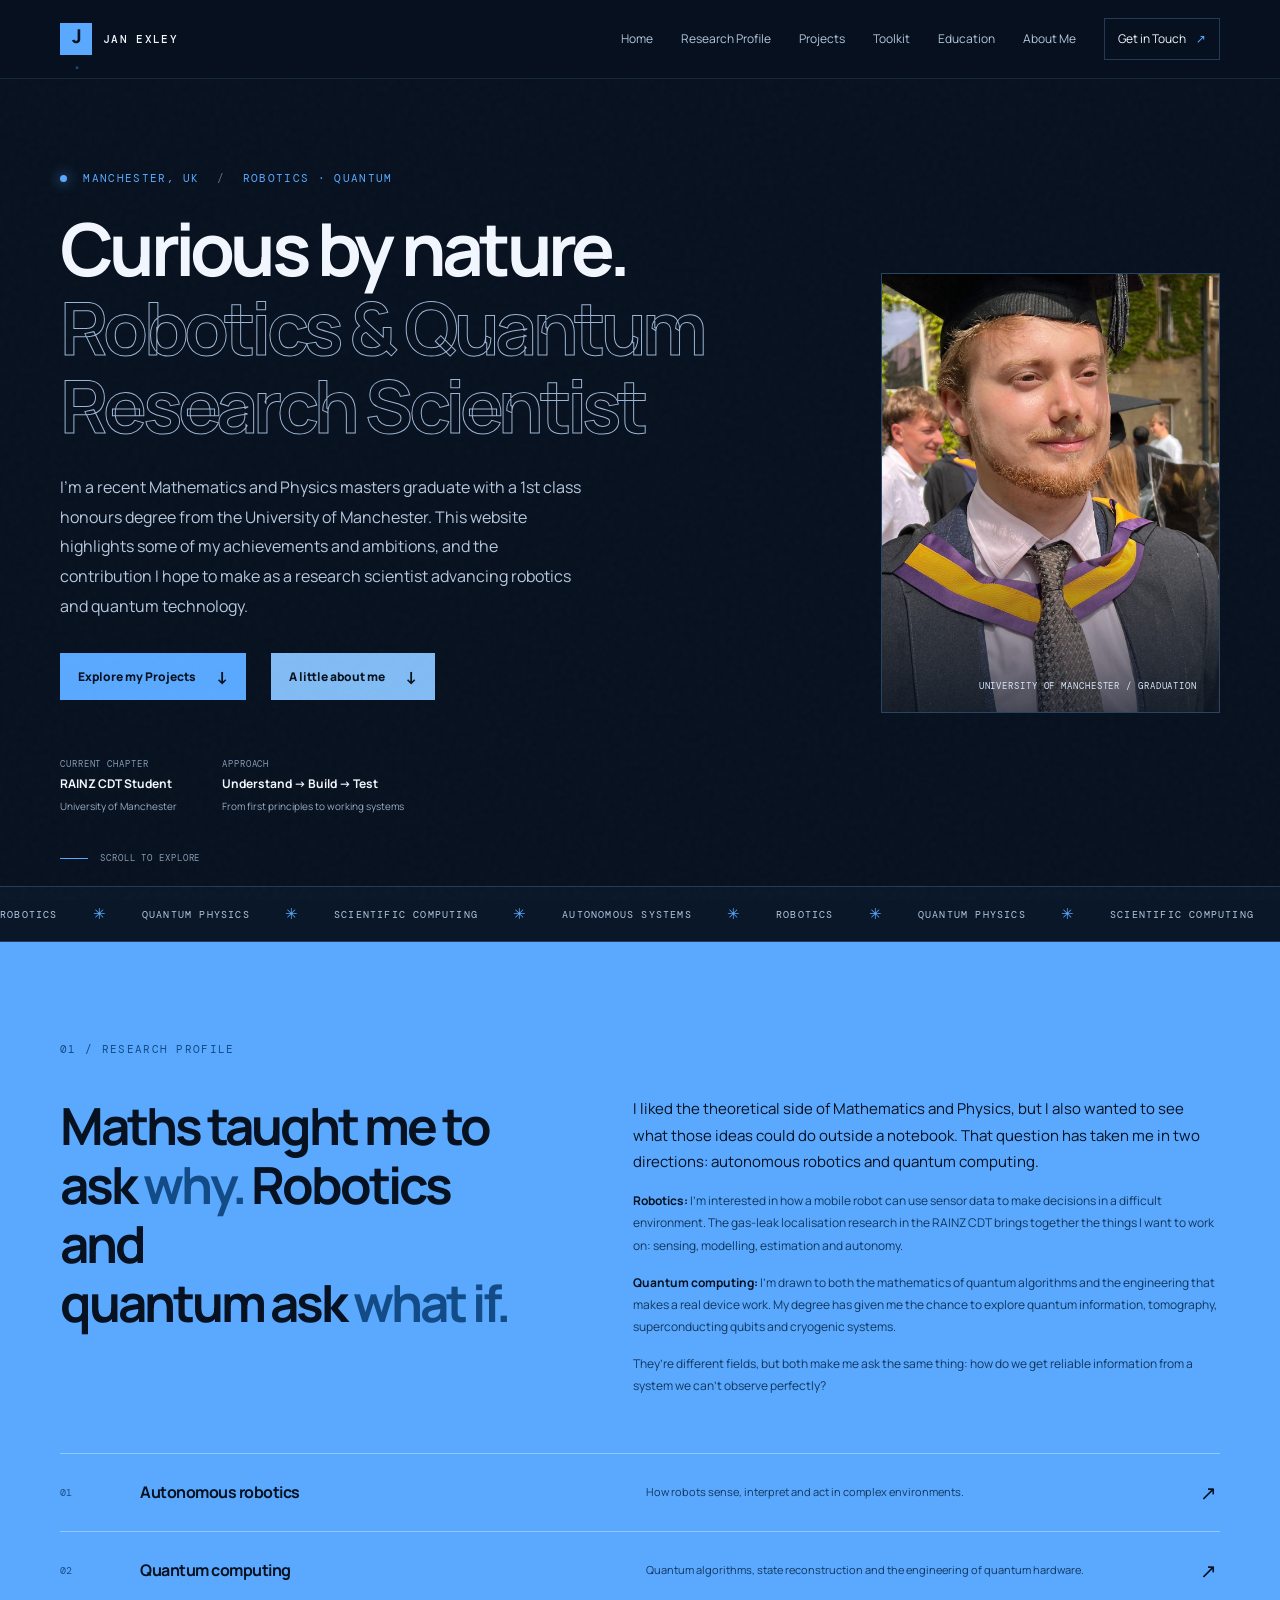
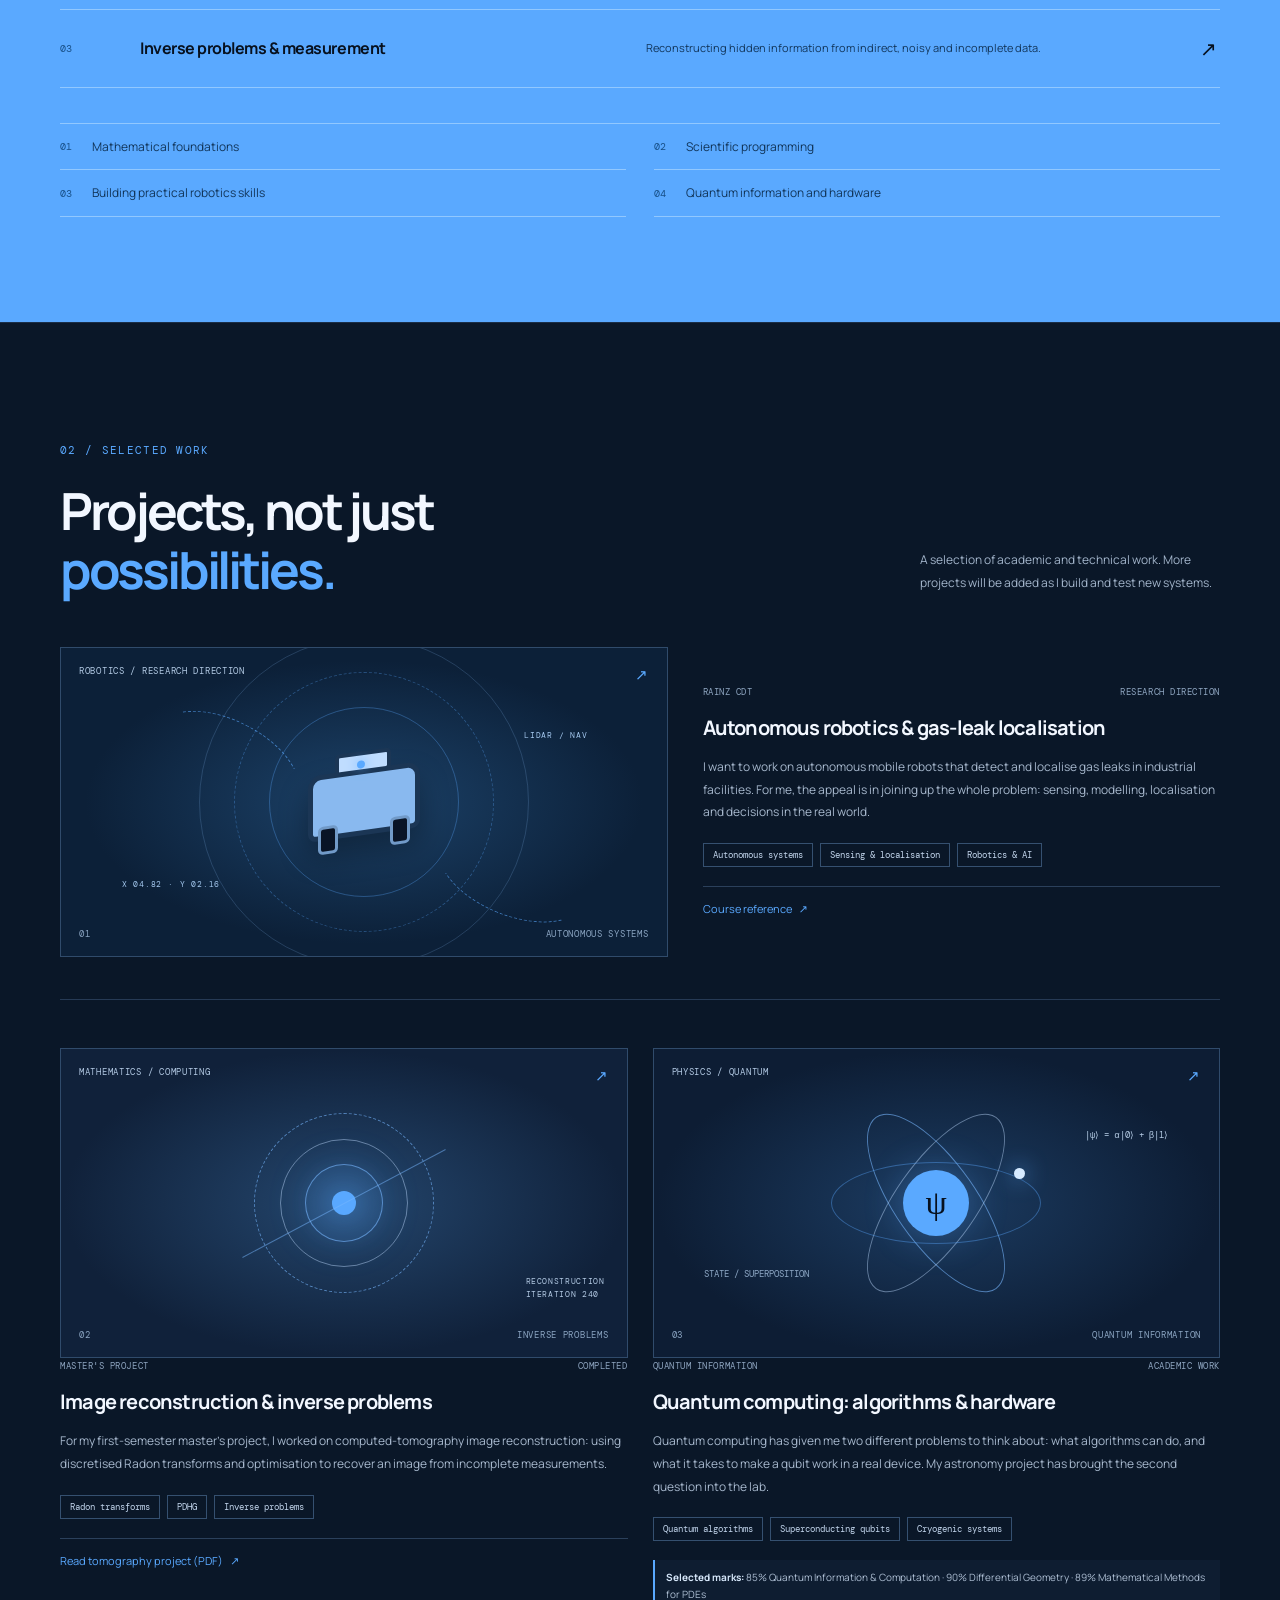
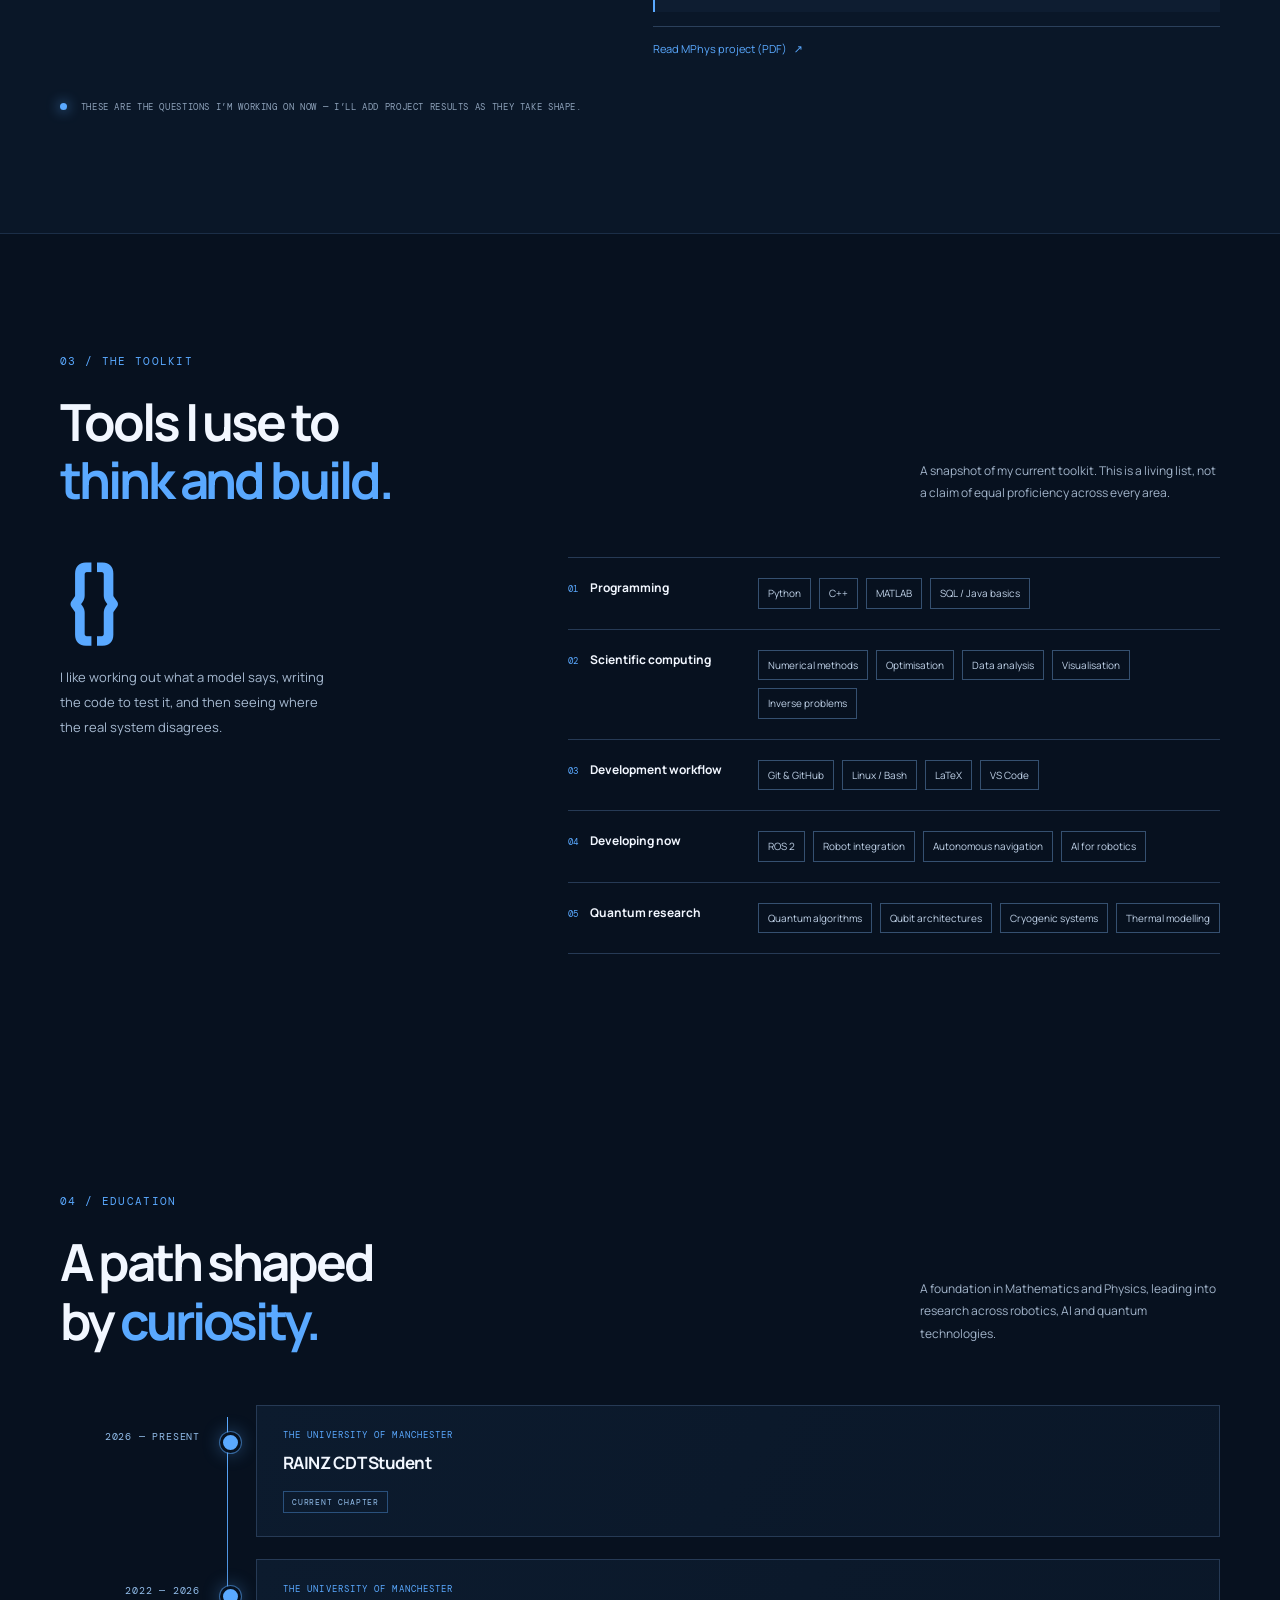
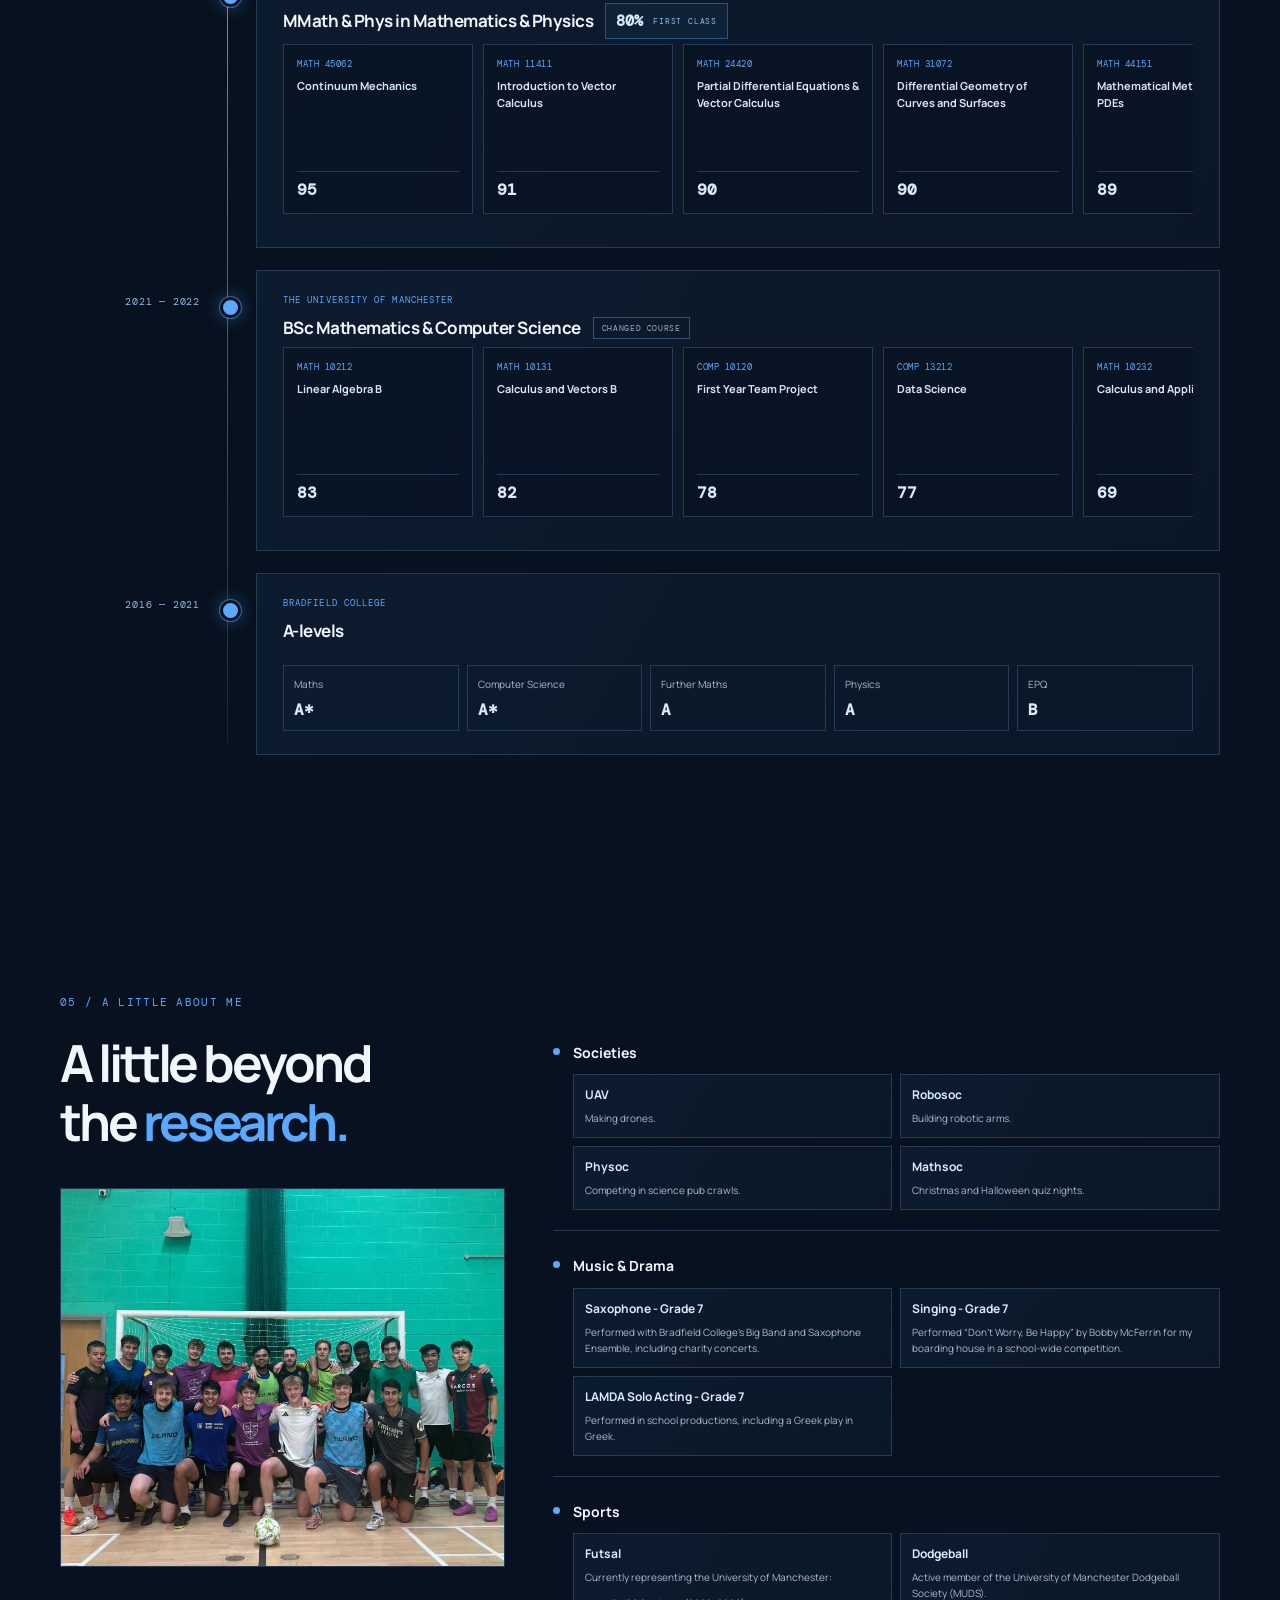
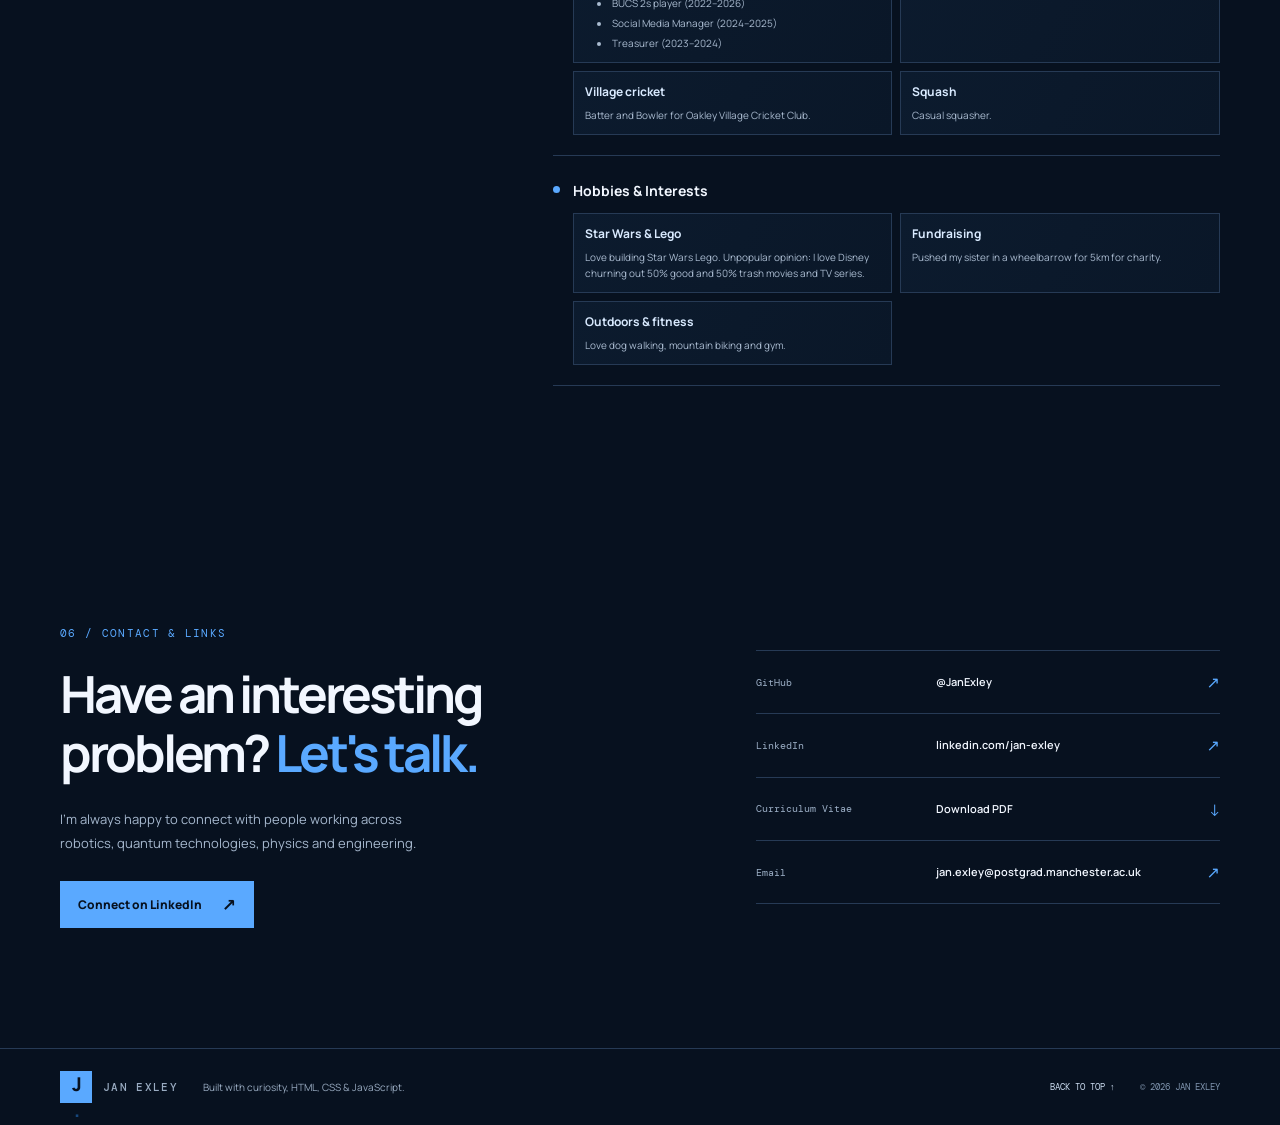
==== commit 4df65d29: "Remove quantum and robotics pages; update styles for layout adjustments and new button styles." ====
--- a/index.html
+++ b/index.html
@@ -5,7 +5,7 @@
   <meta name="viewport" content="width=device-width, initial-scale=1">
   <meta name="description" content="Jan Exley — Mathematics and Physics graduate, exploring autonomous robotics and quantum computing.">
   <meta name="theme-color" content="#07111f">
-  <title>Jan Exley — Robotics, Quantum Computing & Physics</title>
+  <title>Jan Exley - Robotics & Quantum Computing</title>
   <link rel="preconnect" href="https://fonts.googleapis.com">
   <link rel="preconnect" href="https://fonts.gstatic.com" crossorigin>
   <link href="https://fonts.googleapis.com/css2?family=DM+Mono:wght@400;500&family=Manrope:wght@400;500;600;700;800&display=swap" rel="stylesheet">
@@ -19,12 +19,13 @@
     <a class="wordmark" href="#top" aria-label="Jan Exley home"><span class="mark">J<span>.</span></span><span>JAN EXLEY</span></a>
     <button class="menu-toggle" aria-expanded="false" aria-controls="site-nav" aria-label="Open navigation"><span></span><span></span></button>
     <nav id="site-nav" class="site-nav" aria-label="Main navigation">
-      <a href="robotics.html">Robotics</a>
-      <a href="quantum.html">Quantum</a>
-      <a href="#about">About</a>
+      <a href="#top">Home</a>
+      <a href="#interests">Research Profile</a>
+      <a href="#work">Projects</a>
+      <a href="#toolkit">Toolkit</a>
       <a href="#education">Education</a>
-      <a href="#work">Work</a>
-      <a class="nav-contact" href="#contact">Get in touch <span>↗</span></a>
+      <a href="#about">About Me</a>
+      <a class="nav-contact" href="#contact">Get in Touch <span>↗</span></a>
     </nav>
   </header>
 
@@ -32,11 +33,11 @@
     <section class="hero section-wrap" id="top">
       <div class="hero-copy">
         <p class="eyebrow"><span class="status-dot"></span> MANCHESTER, UK <span class="eyebrow-sep">/</span> ROBOTICS · QUANTUM</p>
-        <h1>Curious by nature.<br><span class="outline-text">Engineer in progress.</span></h1>
-        <p class="hero-intro">I’m Jan, a Mathematics and Physics graduate. Two questions keep pulling me in: how can a robot find a gas leak, and how can we build and use a quantum computer?</p>
+        <h1>Curious by nature.<br><span class="outline-text">Robotics &amp; Quantum<br>Research Scientist</span></h1>
+        <p class="hero-intro">I’m a recent Mathematics and Physics masters graduate with a 1st class honours degree from the University of Manchester. This website highlights some of my achievements and ambitions, and the contribution I hope to make as a research scientist advancing robotics and quantum technology.</p>
         <div class="hero-actions">
-          <a class="button button-primary" href="#work">Explore my work <span>↓</span></a>
-          <a class="text-link" href="https://github.com/JanExley" target="_blank" rel="noreferrer">GitHub profile <span>↗</span></a>
+          <a class="button button-primary" href="#work">Explore my Projects <span>↓</span></a>
+          <a class="button button-secondary" href="#about">A little about me <span>↓</span></a>
         </div>
         <div class="hero-meta">
           <div><span class="meta-label">CURRENT CHAPTER</span><strong>RAINZ CDT Student</strong><span class="meta-note">University of Manchester</span></div>
@@ -54,18 +55,24 @@
       <div class="ticker-track"><span>ROBOTICS</span><i>✳</i><span>QUANTUM PHYSICS</span><i>✳</i><span>SCIENTIFIC COMPUTING</span><i>✳</i><span>AUTONOMOUS SYSTEMS</span><i>✳</i><span>ROBOTICS</span><i>✳</i><span>QUANTUM PHYSICS</span><i>✳</i><span>SCIENTIFIC COMPUTING</span><i>✳</i><span>AUTONOMOUS SYSTEMS</span><i>✳</i></div>
     </section>
 
-    <section class="section-wrap section-pad about-section" id="about">
-      <div class="section-heading reveal">
-        <p class="eyebrow">01 / A LITTLE ABOUT ME</p>
-        <h2>Maths taught me to<br>ask <em>why.</em> Robotics and<br>quantum ask <em>what if.</em></h2>
-        <img class="profile-photo" src="images/futsal.jpeg" alt="Jan playing futsal">
-      </div>
-      <div class="about-copy reveal">
-        <p class="large-copy">I liked the theoretical side of Mathematics and Physics, but I also wanted to see what those ideas could do outside a notebook. That question has taken me in two directions: autonomous robotics and quantum computing.</p>
-        <p><strong>Robotics:</strong> I’m interested in how a mobile robot can use sensor data to make decisions in a difficult environment. The gas-leak localisation research in the RAINZ CDT brings together the things I want to work on: sensing, modelling, estimation and autonomy.</p>
-        <p><strong>Quantum computing:</strong> I’m drawn to both the mathematics of quantum algorithms and the engineering that makes a real device work. My degree has given me the chance to explore quantum information, tomography, superconducting qubits and cryogenic systems.</p>
-        <p>They’re different fields, but both make me ask the same thing: how do we get reliable information from a system we can’t observe perfectly?</p>
-        <div class="about-facts">
+    <section class="interests-band" id="interests">
+      <div class="section-wrap interests-inner reveal">
+        <p class="eyebrow">01 / RESEARCH PROFILE</p>
+        <div class="research-profile-copy">
+          <h2>Maths taught me to<br>ask <em>why.</em> Robotics and<br>quantum ask <em>what if.</em></h2>
+          <div>
+            <p class="research-profile-lead">I liked the theoretical side of Mathematics and Physics, but I also wanted to see what those ideas could do outside a notebook. That question has taken me in two directions: autonomous robotics and quantum computing.</p>
+            <p><strong>Robotics:</strong> I’m interested in how a mobile robot can use sensor data to make decisions in a difficult environment. The gas-leak localisation research in the RAINZ CDT brings together the things I want to work on: sensing, modelling, estimation and autonomy.</p>
+            <p><strong>Quantum computing:</strong> I’m drawn to both the mathematics of quantum algorithms and the engineering that makes a real device work. My degree has given me the chance to explore quantum information, tomography, superconducting qubits and cryogenic systems.</p>
+            <p>They’re different fields, but both make me ask the same thing: how do we get reliable information from a system we can’t observe perfectly?</p>
+          </div>
+        </div>
+        <div class="interest-list">
+          <div><span>01</span><h3>Autonomous robotics</h3><p>How robots sense, interpret and act in complex environments.</p><span class="interest-arrow">↗</span></div>
+          <div><span>02</span><h3>Quantum computing</h3><p>Quantum algorithms, state reconstruction and the engineering of quantum hardware.</p><span class="interest-arrow">↗</span></div>
+          <div><span>03</span><h3>Inverse problems &amp; measurement</h3><p>Reconstructing hidden information from indirect, noisy and incomplete data.</p><span class="interest-arrow">↗</span></div>
+        </div>
+        <div class="about-facts research-profile-facts">
           <div><span class="fact-number">01</span><span>Mathematical foundations</span></div>
           <div><span class="fact-number">02</span><span>Scientific programming</span></div>
           <div><span class="fact-number">03</span><span>Building practical robotics skills</span></div>
@@ -74,10 +81,88 @@
       </div>
     </section>
 
+    <section class="section-wrap section-pad work-section" id="work">
+      <div class="section-title-row reveal">
+        <div><p class="eyebrow">02 / SELECTED WORK</p><h2>Projects, not just<br><em>possibilities.</em></h2></div>
+        <p class="section-aside">A selection of academic and technical work. More projects will be added as I build and test new systems.</p>
+      </div>
+
+      <div class="project-grid">
+        <article class="project-card project-feature reveal">
+          <div class="project-visual visual-robot" aria-hidden="true">
+            <div class="visual-top"><span>ROBOTICS / RESEARCH DIRECTION</span><span>↗</span></div>
+            <div class="robot-scene">
+              <div class="radar-ring ring-1"></div><div class="radar-ring ring-2"></div><div class="radar-ring ring-3"></div>
+              <div class="route route-a"></div><div class="route route-b"></div>
+              <div class="robot-body"><div class="robot-top"></div><div class="robot-wheel wheel-left"></div><div class="robot-wheel wheel-right"></div><div class="sensor"></div></div>
+              <span class="scene-label label-a">LIDAR / NAV</span><span class="scene-label label-b">X 04.82 · Y 02.16</span>
+            </div>
+            <div class="visual-bottom"><span>01</span><span>AUTONOMOUS SYSTEMS</span></div>
+          </div>
+          <div class="project-info">
+            <div class="project-meta"><span>RAINZ CDT</span><span>RESEARCH DIRECTION</span></div>
+            <h3>Autonomous robotics &amp; gas-leak localisation</h3>
+            <p>I want to work on autonomous mobile robots that detect and localise gas leaks in industrial facilities. For me, the appeal is in joining up the whole problem: sensing, modelling, localisation and decisions in the real world.</p>
+            <div class="tag-row"><span>Autonomous systems</span><span>Sensing &amp; localisation</span><span>Robotics &amp; AI</span></div>
+            <div class="project-links"><a href="https://github.com/UoMMScRobotics/UOMDocumentationForLeoRover" target="_blank" rel="noreferrer">Course reference <span>↗</span></a></div>
+          </div>
+        </article>
+
+        <article class="project-card reveal">
+          <div class="project-visual visual-tomography" aria-hidden="true">
+            <div class="visual-top"><span>MATHEMATICS / COMPUTING</span><span>↗</span></div>
+            <div class="tomography-art"><div class="scan scan-a"></div><div class="scan scan-b"></div><div class="scan scan-c"></div><div class="scan-core"></div><div class="scan-cross"></div><span class="scan-text">RECONSTRUCTION<br>ITERATION 240</span></div>
+            <div class="visual-bottom"><span>02</span><span>INVERSE PROBLEMS</span></div>
+          </div>
+          <div class="project-info">
+            <div class="project-meta"><span>MASTER'S PROJECT</span><span>COMPLETED</span></div>
+            <h3>Image reconstruction & inverse problems</h3>
+            <p>For my first-semester master’s project, I worked on computed-tomography image reconstruction: using discretised Radon transforms and optimisation to recover an image from incomplete measurements.</p>
+            <div class="tag-row"><span>Radon transforms</span><span>PDHG</span><span>Inverse problems</span></div>
+            <div class="project-links"><a href="documents/10897336_The_PDHG_Algorithm_used_in_CT.pdf" target="_blank" rel="noreferrer">Read tomography project (PDF) <span>↗</span></a></div>
+          </div>
+        </article>
+
+        <article class="project-card reveal">
+          <div class="project-visual visual-quantum" aria-hidden="true">
+            <div class="visual-top"><span>PHYSICS / QUANTUM</span><span>↗</span></div>
+            <div class="quantum-art"><div class="q-orbit q-orbit-a"></div><div class="q-orbit q-orbit-b"></div><div class="q-orbit q-orbit-c"></div><div class="q-particle"></div><div class="q-core">ψ</div><span class="q-label">|ψ⟩ = α|0⟩ + β|1⟩</span><span class="q-label q-label-bottom">STATE / SUPERPOSITION</span></div>
+            <div class="visual-bottom"><span>03</span><span>QUANTUM INFORMATION</span></div>
+          </div>
+          <div class="project-info">
+            <div class="project-meta"><span>QUANTUM INFORMATION</span><span>ACADEMIC WORK</span></div>
+            <h3>Quantum computing: algorithms &amp; hardware</h3>
+            <p>Quantum computing has given me two different problems to think about: what algorithms can do, and what it takes to make a qubit work in a real device. My astronomy project has brought the second question into the lab.</p>
+            <div class="tag-row"><span>Quantum algorithms</span><span>Superconducting qubits</span><span>Cryogenic systems</span></div>
+            <p class="project-highlight"><strong>Selected marks:</strong> 85% Quantum Information &amp; Computation · 90% Differential Geometry · 89% Mathematical Methods for PDEs</p>
+            <div class="project-links"><a href="documents/Jan_Exley_10897336-MPHYS_Project.pdf" target="_blank" rel="noreferrer">Read MPhys project (PDF) <span>↗</span></a></div>
+          </div>
+        </article>
+      </div>
+      <p class="under-grid-note"><span class="status-dot"></span> THESE ARE THE QUESTIONS I’M WORKING ON NOW — I’LL ADD PROJECT RESULTS AS THEY TAKE SHAPE.</p>
+    </section>
+
+    <section class="section-wrap section-pad toolkit-section" id="toolkit">
+      <div class="section-title-row reveal">
+        <div><p class="eyebrow">03 / THE TOOLKIT</p><h2>Tools I use to<br><em>think and build.</em></h2></div>
+        <p class="section-aside">A snapshot of my current toolkit. This is a living list, not a claim of equal proficiency across every area.</p>
+      </div>
+      <div class="toolkit-layout">
+        <div class="toolkit-intro reveal"><span class="big-bracket">{ }</span><p>I like working out what a model says, writing the code to test it, and then seeing where the real system disagrees.</p></div>
+        <div class="skill-groups">
+          <div class="skill-group reveal"><div class="skill-head"><span>01</span><h3>Programming</h3></div><div class="skill-list"><span>Python</span><span>C++</span><span>MATLAB</span><span>SQL / Java basics</span></div></div>
+          <div class="skill-group reveal"><div class="skill-head"><span>02</span><h3>Scientific computing</h3></div><div class="skill-list"><span>Numerical methods</span><span>Optimisation</span><span>Data analysis</span><span>Visualisation</span><span>Inverse problems</span></div></div>
+          <div class="skill-group reveal"><div class="skill-head"><span>03</span><h3>Development workflow</h3></div><div class="skill-list"><span>Git & GitHub</span><span>Linux / Bash</span><span>LaTeX</span><span>VS Code</span></div></div>
+          <div class="skill-group reveal"><div class="skill-head"><span>04</span><h3>Developing now</h3></div><div class="skill-list"><span>ROS 2</span><span>Robot integration</span><span>Autonomous navigation</span><span>AI for robotics</span></div></div>
+          <div class="skill-group reveal"><div class="skill-head"><span>05</span><h3>Quantum research</h3></div><div class="skill-list"><span>Quantum algorithms</span><span>Qubit architectures</span><span>Cryogenic systems</span><span>Thermal modelling</span></div></div>
+        </div>
+      </div>
+    </section>
+
     <section class="section-wrap section-pad education-section" id="education">
       <div class="section-title-row reveal">
         <div>
-          <p class="eyebrow">02 / EDUCATION</p>
+          <p class="eyebrow">04 / EDUCATION</p>
           <h2>A path shaped<br>by <em>curiosity.</em></h2>
         </div>
         <p class="section-aside">A foundation in Mathematics and Physics, leading into research across robotics, AI and quantum technologies.</p>
@@ -95,10 +180,56 @@
           <span class="education-date">2022 — 2026</span>
           <article class="education-card">
             <p class="education-institution">THE UNIVERSITY OF MANCHESTER</p>
-            <h3>MMath &amp; Phys in Mathematics &amp; Physics</h3>
-            <div class="education-result">
-              <strong>80%</strong>
-              <span>FIRST CLASS</span>
+            <div class="education-course-row education-degree-row">
+              <h3>MMath &amp; Phys in Mathematics &amp; Physics</h3>
+              <div class="education-result">
+                <strong>80%</strong>
+                <span>FIRST CLASS</span>
+              </div>
+            </div>
+            <div class="transcript-scroll" tabindex="0" aria-label="Scroll horizontally through Mathematics and Physics course units and grades">
+              <ul class="transcript-list">
+                <li><span class="transcript-code">MATH 45062</span><h4>Continuum Mechanics</h4><strong class="transcript-grade">95</strong></li>
+                <li><span class="transcript-code">MATH 11411</span><h4>Introduction to Vector Calculus</h4><strong class="transcript-grade">91</strong></li>
+                <li><span class="transcript-code">MATH 24420</span><h4>Partial Differential Equations &amp; Vector Calculus</h4><strong class="transcript-grade">90</strong></li>
+                <li><span class="transcript-code">MATH 31072</span><h4>Differential Geometry of Curves and Surfaces</h4><strong class="transcript-grade">90</strong></li>
+                <li><span class="transcript-code">MATH 44151</span><h4>Mathematical Methods for PDEs</h4><strong class="transcript-grade">89</strong></li>
+                <li><span class="transcript-code">MATH 45032</span><h4>Stability Theory</h4><strong class="transcript-grade">89</strong></li>
+                <li><span class="transcript-code">PHYS 30121</span><h4>Introduction to Nuclear and Particle Physics</h4><strong class="transcript-grade">87</strong></li>
+                <li><span class="transcript-code">MATH 29141</span><h4>2P1: Complex Analysis</h4><strong class="transcript-grade">86</strong></li>
+                <li><span class="transcript-code">PHYS 30762</span><h4>Object-Oriented Programming in C++</h4><strong class="transcript-grade">86</strong></li>
+                <li><span class="transcript-code">MATH 11022</span><h4>Linear Algebra</h4><strong class="transcript-grade">85</strong></li>
+                <li><span class="transcript-code">PHYS 30441</span><h4>Electrodynamics (M)</h4><strong class="transcript-grade">85</strong></li>
+                <li><span class="transcript-code">PHYS 30401</span><h4>Quantum Information and Computation</h4><strong class="transcript-grade">85</strong></li>
+                <li><span class="transcript-code">MATH 11412</span><h4>Introduction to Ordinary Differential Equations</h4><strong class="transcript-grade">84</strong></li>
+                <li><span class="transcript-code">MATH 35041</span><h4>Methods of Applied Mathematics</h4><strong class="transcript-grade">84</strong></li>
+                <li><span class="transcript-code">PHYS 20312</span><h4>Wave Optics</h4><strong class="transcript-grade">83</strong></li>
+                <li><span class="transcript-code">MATH 35020</span><h4>Elasticity and Viscous Fluid Dynamics</h4><strong class="transcript-grade">82</strong></li>
+                <li><span class="transcript-code">MATH 11121</span><h4>Mathematical Foundation &amp; Analysis</h4><strong class="transcript-grade">81</strong></li>
+                <li><span class="transcript-code">PHYS 20101</span><h4>Introduction to Quantum Mechanics</h4><strong class="transcript-grade">80</strong></li>
+                <li><span class="transcript-code">PHYS 40202</span><h4>Advanced Quantum Mechanics</h4><strong class="transcript-grade">80</strong></li>
+                <li><span class="transcript-code">PHYS 40771</span><h4>Gravitation (M,A)</h4><strong class="transcript-grade">80</strong></li>
+                <li><span class="transcript-code">PHYS 30201</span><h4>Mathematical Fundamentals of Quantum Mechanics</h4><strong class="transcript-grade">77</strong></li>
+                <li><span class="transcript-code">PHYS 10342</span><h4>Electricity &amp; Magnetism</h4><strong class="transcript-grade">75</strong></li>
+                <li><span class="transcript-code">MATH 24412</span><h4>Fluid Mechanics</h4><strong class="transcript-grade">75</strong></li>
+                <li><span class="transcript-code">PHYS 20252</span><h4>Fundamentals of Solid State Physics</h4><strong class="transcript-grade">74</strong></li>
+                <li><span class="transcript-code">PHYS 40182</span><h4>MPhys Project</h4><strong class="transcript-grade">73</strong></li>
+                <li><span class="transcript-code">PHYS 40682</span><h4>Gauge Theories (M)</h4><strong class="transcript-grade">73</strong></li>
+                <li><span class="transcript-code">PHYS 10302</span><h4>Vibrations &amp; Waves</h4><strong class="transcript-grade">73</strong></li>
+                <li><span class="transcript-code">PHYS 20352</span><h4>Statistical Mechanics</h4><strong class="transcript-grade">73</strong></li>
+                <li><span class="transcript-code">PHYS 10280</span><h4>Year 1 Lab Work (One Semester)</h4><strong class="transcript-grade">72</strong></li>
+                <li><span class="transcript-code">PHYS 20280</span><h4>Year 2 Lab Work (One Semester)</h4><strong class="transcript-grade">72</strong></li>
+                <li><span class="transcript-code">MATH 40011</span><h4>Project (Semester 1)</h4><strong class="transcript-grade">72</strong></li>
+                <li><span class="transcript-code">PHYS 10101</span><h4>Dynamics</h4><strong class="transcript-grade">70</strong></li>
+                <li><span class="transcript-code">PHYS 20161</span><h4>Introduction to Programming for Physicists</h4><strong class="transcript-grade">68</strong></li>
+                <li><span class="transcript-code">PHYS 40481</span><h4>Quantum Field Theory (M)</h4><strong class="transcript-grade">68</strong></li>
+                <li><span class="transcript-code">PHYS 10352</span><h4>Properties of Matter</h4><strong class="transcript-grade">64</strong></li>
+                <li><span class="transcript-code">PHYS 30302</span><h4>General Physics Skills</h4><strong class="transcript-grade">64</strong></li>
+                <li><span class="transcript-code">MATH 21111</span><h4>Metric Spaces</h4><strong class="transcript-grade">63</strong></li>
+                <li><span class="transcript-code">PHYS 10121</span><h4>Quantum Physics and Relativity</h4><strong class="transcript-grade">62</strong></li>
+                <li><span class="transcript-code">MATH 31061</span><h4>Analysis and Geometry in Affine Space</h4><strong class="transcript-grade">62</strong></li>
+                <li><span class="transcript-code">PHYS 20141</span><h4>Electromagnetism</h4><strong class="transcript-grade">58</strong><span class="transcript-note">Excluded from GPA due to illness</span></li>
+              </ul>
             </div>
           </article>
         </li>
@@ -109,6 +240,18 @@
             <div class="education-course-row">
               <h3>BSc Mathematics &amp; Computer Science</h3>
               <span class="education-changed">CHANGED COURSE</span>
+            </div>
+            <div class="transcript-scroll" tabindex="0" aria-label="Scroll horizontally through BSc course units and grades">
+              <ul class="transcript-list">
+                <li><span class="transcript-code">MATH 10212</span><h4>Linear Algebra B</h4><strong class="transcript-grade">83</strong></li>
+                <li><span class="transcript-code">MATH 10131</span><h4>Calculus and Vectors B</h4><strong class="transcript-grade">82</strong></li>
+                <li><span class="transcript-code">COMP 10120</span><h4>First Year Team Project</h4><strong class="transcript-grade">78</strong></li>
+                <li><span class="transcript-code">COMP 13212</span><h4>Data Science</h4><strong class="transcript-grade">77</strong></li>
+                <li><span class="transcript-code">MATH 10232</span><h4>Calculus and Applications B</h4><strong class="transcript-grade">69</strong></li>
+                <li><span class="transcript-code">COMP 16321</span><h4>Introduction to Programming 1</h4><strong class="transcript-grade">65</strong></li>
+                <li><span class="transcript-code">MATH 10111</span><h4>Foundations of Pure Mathematics B</h4><strong class="transcript-grade">25</strong></li>
+                <li><span class="transcript-code">COMP 16412</span><h4>Introduction to Programming 2</h4><strong class="transcript-grade">24</strong></li>
+              </ul>
             </div>
           </article>
         </li>
@@ -129,93 +272,57 @@
       </ol>
     </section>
 
-    <section class="section-wrap section-pad work-section" id="work">
-      <div class="section-title-row reveal">
-        <div><p class="eyebrow">03 / SELECTED WORK</p><h2>Projects, not just<br><em>possibilities.</em></h2></div>
-        <p class="section-aside">A selection of academic and technical work. More projects will be added as I build and test new systems.</p>
-      </div>
-
-      <div class="project-grid">
-        <article class="project-card project-feature reveal">
-          <a class="project-visual visual-robot" href="robotics.html" aria-label="More about robotics and autonomy">
-            <div class="visual-top"><span>ROBOTICS / RESEARCH DIRECTION</span><span>↗</span></div>
-            <div class="robot-scene">
-              <div class="radar-ring ring-1"></div><div class="radar-ring ring-2"></div><div class="radar-ring ring-3"></div>
-              <div class="route route-a"></div><div class="route route-b"></div>
-              <div class="robot-body"><div class="robot-top"></div><div class="robot-wheel wheel-left"></div><div class="robot-wheel wheel-right"></div><div class="sensor"></div></div>
-              <span class="scene-label label-a">LIDAR / NAV</span><span class="scene-label label-b">X 04.82 · Y 02.16</span>
-            </div>
-            <div class="visual-bottom"><span>01</span><span>AUTONOMOUS SYSTEMS</span></div>
-          </a>
-          <div class="project-info">
-            <div class="project-meta"><span>RAINZ CDT</span><span>RESEARCH DIRECTION</span></div>
-            <h3>Autonomous robotics &amp; gas-leak localisation</h3>
-            <p>I want to work on autonomous mobile robots that detect and localise gas leaks in industrial facilities. For me, the appeal is in joining up the whole problem: sensing, modelling, localisation and decisions in the real world.</p>
-            <div class="tag-row"><span>Autonomous systems</span><span>Sensing &amp; localisation</span><span>Robotics &amp; AI</span></div>
-            <div class="project-links"><a href="robotics.html">Why robotics? <span>↗</span></a><a href="https://github.com/UoMMScRobotics/UOMDocumentationForLeoRover" target="_blank" rel="noreferrer">Course reference <span>↗</span></a></div>
-          </div>
-        </article>
-
-        <article class="project-card reveal">
-          <a class="project-visual visual-tomography" href="robotics.html#tomography" aria-label="More about image reconstruction and inverse problems">
-            <div class="visual-top"><span>MATHEMATICS / COMPUTING</span><span>↗</span></div>
-            <div class="tomography-art"><div class="scan scan-a"></div><div class="scan scan-b"></div><div class="scan scan-c"></div><div class="scan-core"></div><div class="scan-cross"></div><span class="scan-text">RECONSTRUCTION<br>ITERATION 240</span></div>
-            <div class="visual-bottom"><span>02</span><span>INVERSE PROBLEMS</span></div>
-          </a>
-          <div class="project-info">
-            <div class="project-meta"><span>MASTER'S PROJECT</span><span>COMPLETED</span></div>
-            <h3>Image reconstruction & inverse problems</h3>
-            <p>For my first-semester master’s project, I worked on computed-tomography image reconstruction: using discretised Radon transforms and optimisation to recover an image from incomplete measurements.</p>
-            <div class="tag-row"><span>Radon transforms</span><span>PDHG</span><span>Inverse problems</span></div>
-            <div class="project-links"><a href="documents/10897336_The_PDHG_Algorithm_used_in_CT.pdf" target="_blank" rel="noreferrer">Read tomography project (PDF) <span>↗</span></a><a href="robotics.html#tomography">How this connects to robotics <span>↗</span></a><a href="quantum.html#tomography">The quantum connection <span>↗</span></a></div>
-          </div>
-        </article>
-
-        <article class="project-card reveal">
-          <a class="project-visual visual-quantum" href="quantum.html" aria-label="More about quantum computing">
-            <div class="visual-top"><span>PHYSICS / QUANTUM</span><span>↗</span></div>
-            <div class="quantum-art"><div class="q-orbit q-orbit-a"></div><div class="q-orbit q-orbit-b"></div><div class="q-orbit q-orbit-c"></div><div class="q-particle"></div><div class="q-core">ψ</div><span class="q-label">|ψ⟩ = α|0⟩ + β|1⟩</span><span class="q-label q-label-bottom">STATE / SUPERPOSITION</span></div>
-            <div class="visual-bottom"><span>03</span><span>QUANTUM INFORMATION</span></div>
-          </a>
-          <div class="project-info">
-            <div class="project-meta"><span>QUANTUM INFORMATION</span><span>ACADEMIC WORK</span></div>
-            <h3>Quantum computing: algorithms &amp; hardware</h3>
-            <p>Quantum computing has given me two different problems to think about: what algorithms can do, and what it takes to make a qubit work in a real device. My astronomy project has brought the second question into the lab.</p>
-            <div class="tag-row"><span>Quantum algorithms</span><span>Superconducting qubits</span><span>Cryogenic systems</span></div>
-            <p class="project-highlight"><strong>Selected marks:</strong> 85% Quantum Information &amp; Computation · 90% Differential Geometry · 89% Mathematical Methods for PDEs</p>
-            <div class="project-links"><a href="documents/Jan_Exley_10897336-MPHYS_Project.pdf" target="_blank" rel="noreferrer">Read MPhys project (PDF) <span>↗</span></a><a href="quantum.html">More about quantum computing <span>↗</span></a></div>
-          </div>
-        </article>
-      </div>
-      <p class="under-grid-note"><span class="status-dot"></span> THESE ARE THE QUESTIONS I’M WORKING ON NOW — I’LL ADD PROJECT RESULTS AS THEY TAKE SHAPE.</p>
-    </section>
-
-    <section class="section-wrap section-pad toolkit-section" id="toolkit">
-      <div class="section-title-row reveal">
-        <div><p class="eyebrow">04 / THE TOOLKIT</p><h2>Tools I use to<br><em>think and build.</em></h2></div>
-        <p class="section-aside">A snapshot of my current toolkit. This is a living list, not a claim of equal proficiency across every area.</p>
-      </div>
-      <div class="toolkit-layout">
-        <div class="toolkit-intro reveal"><span class="big-bracket">{ }</span><p>I like working out what a model says, writing the code to test it, and then seeing where the real system disagrees.</p></div>
-        <div class="skill-groups">
-          <div class="skill-group reveal"><div class="skill-head"><span>01</span><h3>Programming</h3></div><div class="skill-list"><span>Python</span><span>C++</span><span>MATLAB</span><span>SQL / Java basics</span></div></div>
-          <div class="skill-group reveal"><div class="skill-head"><span>02</span><h3>Scientific computing</h3></div><div class="skill-list"><span>Numerical methods</span><span>Optimisation</span><span>Data analysis</span><span>Visualisation</span><span>Inverse problems</span></div></div>
-          <div class="skill-group reveal"><div class="skill-head"><span>03</span><h3>Development workflow</h3></div><div class="skill-list"><span>Git & GitHub</span><span>Linux / Bash</span><span>LaTeX</span><span>VS Code</span></div></div>
-          <div class="skill-group reveal"><div class="skill-head"><span>04</span><h3>Developing now</h3></div><div class="skill-list"><span>ROS 2</span><span>Robot integration</span><span>Autonomous navigation</span><span>AI for robotics</span></div></div>
-          <div class="skill-group reveal"><div class="skill-head"><span>05</span><h3>Quantum research</h3></div><div class="skill-list"><span>Quantum algorithms</span><span>Qubit architectures</span><span>Cryogenic systems</span><span>Thermal modelling</span></div></div>
-        </div>
-      </div>
-    </section>
-
-    <section class="interests-band" id="interests">
-      <div class="section-wrap interests-inner reveal">
-        <p class="eyebrow">05 / WHAT I'M INTERESTED IN</p>
-        <h2>Where physical reality<br>meets <em>computation.</em></h2>
-        <div class="interest-list">
-          <div><span>01</span><h3>Autonomous robotics</h3><p>How robots sense, interpret and act in complex environments.</p><span class="interest-arrow">↗</span></div>
-          <div><span>02</span><h3>Quantum computing</h3><p>Quantum algorithms, state reconstruction and the engineering of quantum hardware.</p><span class="interest-arrow">↗</span></div>
-          <div><span>03</span><h3>Inverse problems &amp; measurement</h3><p>Reconstructing hidden information from indirect, noisy and incomplete data.</p><span class="interest-arrow">↗</span></div>
-        </div>
+    <section class="section-wrap section-pad about-section" id="about">
+      <div class="section-heading reveal">
+        <p class="eyebrow">05 / A LITTLE ABOUT ME</p>
+        <h2>A little beyond<br>the <em>research.</em></h2>
+        <img class="profile-photo" src="images/futsal.jpeg" alt="Jan playing futsal">
+      </div>
+      <div class="about-copy reveal">
+        <ul class="about-highlights">
+          <li>
+            <h3>Societies</h3>
+            <ul class="about-detail-grid">
+              <li><strong>UAV</strong><span>Making drones.</span></li>
+              <li class="society-robotics"><strong>Robosoc</strong><span>Building robotic arms.</span></li>
+              <li><strong>Physoc</strong><span>Competing in science pub crawls.</span></li>
+              <li><strong>Mathsoc</strong><span>Christmas and Halloween quiz nights.</span></li>
+            </ul>
+          </li>
+          <li>
+            <h3>Music &amp; Drama</h3>
+            <ul class="about-detail-grid">
+              <li><strong>Saxophone - Grade 7</strong><span>Performed with Bradfield College’s Big Band and Saxophone Ensemble, including charity concerts.</span></li>
+              <li><strong>Singing - Grade 7</strong><span>Performed “Don’t Worry, Be Happy” by Bobby McFerrin for my boarding house in a school-wide competition.</span></li>
+              <li><strong>LAMDA Solo Acting - Grade 7</strong><span>Performed in school productions, including a Greek play in Greek.</span></li>
+            </ul>
+          </li>
+          <li>
+            <h3>Sports</h3>
+            <ul class="about-detail-grid">
+              <li class="sports-futsal">
+                <strong>Futsal</strong>
+                <span>Currently representing the University of Manchester:</span>
+                <ul class="futsal-roles">
+                  <li>BUCS 2s player (2022–2026)</li>
+                  <li>Social Media Manager (2024–2025)</li>
+                  <li>Treasurer (2023–2024)</li>
+                </ul>
+              </li>
+              <li><strong>Dodgeball</strong><span>Active member of the University of Manchester Dodgeball Society (MUDS).</span></li>
+              <li><strong>Village cricket</strong><span>Batter and Bowler for Oakley Village Cricket Club.</span></li>
+              <li><strong>Squash</strong><span>Casual squasher.</span></li>
+            </ul>
+          </li>
+          <li>
+            <h3>Hobbies &amp; Interests</h3>
+            <ul class="about-detail-grid">
+              <li><strong>Star Wars &amp; Lego</strong><span>Love building Star Wars Lego. Unpopular opinion: I love Disney churning out 50% good and 50% trash movies and TV series.</span></li>
+              <li><strong>Fundraising</strong><span>Pushed my sister in a wheelbarrow for 5km for charity.</span></li>
+              <li><strong>Outdoors &amp; fitness</strong><span>Love dog walking, mountain biking and gym.</span></li>
+            </ul>
+          </li>
+        </ul>
       </div>
     </section>
 
--- a/style.css
+++ b/style.css
@@ -33,7 +33,7 @@
 .nav-contact span { color: var(--accent); margin-left: 8px; }
 .menu-toggle { display: none; border: 1px solid var(--line); background: transparent; padding: 10px; }
 .menu-toggle span { display: block; width: 20px; height: 1px; background: var(--text); margin: 5px; }
-.hero { min-height: 690px; padding-top: 92px; padding-bottom: 72px; display: grid; grid-template-columns: 1.08fr .92fr; align-items: center; gap: 30px; position: relative; }
+.hero { min-height: 690px; padding-top: 92px; padding-bottom: 72px; display: grid; grid-template-columns: 1.4fr .6fr; align-items: center; gap: 30px; position: relative; }
 .eyebrow { color: var(--accent); font: 11px var(--mono); letter-spacing: .12em; margin: 0 0 24px; }
 .status-dot, .pulse { display: inline-block; width: 7px; height: 7px; border-radius: 50%; background: var(--accent); margin-right: 8px; box-shadow: 0 0 13px #5aa9ff; }
 .eyebrow-sep { color: #5a7190; padding-inline: 9px; }
@@ -46,6 +46,8 @@
 .button:hover { transform: translateY(-3px); }
 .button-primary { background: var(--accent); color: #07111f; }
 .button-primary:hover { background: #91c8ff; }
+.button-secondary { background: #82bcf4; color: #07111f; }
+.button-secondary:hover { background: #a1cefa; }
 .button span { font-size: 17px; }
 .text-link { color: #d8e7fa; font-size: 12px; border-bottom: 1px solid #667e9b; padding-bottom: 5px; }
 .text-link span { color: var(--accent); margin-left: 7px; }
@@ -54,9 +56,9 @@
 .meta-label { font: 9px var(--mono); color: #849ab5; letter-spacing: .1em; }
 .hero-meta strong { font-size: 12px; font-weight: 700; }
 .meta-note { color: #9aacc2; font-size: 10px; }
-.hero-art { position: relative; min-height: 440px; height: 100%; margin: 0; overflow: hidden; background: #10243d; border: 1px solid #294362; }
+.hero-art { position: relative; height: 440px; margin: 0; overflow: hidden; background: #10243d; border: 1px solid #294362; }
 .hero-art::after { position: absolute; inset: 0; background: linear-gradient(180deg, #07111f00 58%, #07111fbb 100%); content: ""; pointer-events: none; }
-.hero-photo { display: block; width: 100%; height: 100%; min-height: 440px; object-fit: cover; }
+.hero-photo { display: block; width: 100%; height: 100%; object-fit: cover; }
 .hero-photo-caption { position: absolute; z-index: 1; right: 22px; bottom: 20px; color: #d8e7fa; font: 9px var(--mono); letter-spacing: .1em; }
 .art-grid { position: absolute; inset: 0; opacity: .3; background-image: linear-gradient(#79b8ff2b 1px, transparent 1px), linear-gradient(90deg, #79b8ff2b 1px, transparent 1px); background-size: 34px 34px; mask-image: linear-gradient(135deg, black, transparent 90%); }
 .orbit { position: absolute; width: 300px; height: 300px; border: 1px solid #80baff42; border-radius: 50%; top: 50%; left: 50%; transform: translate(-50%,-50%); }
@@ -77,10 +79,12 @@
 .ticker-track { display: flex; align-items: center; justify-content: space-around; gap: 35px; min-width: max-content; padding: 17px 0; font: 10px var(--mono); letter-spacing: .12em; color: #b2c8e1; }
 .ticker-track i { color: var(--accent); font-style: normal; font-size: 15px; }
 .section-pad { padding-top: 120px; padding-bottom: 120px; }
-.about-section { display: grid; grid-template-columns: 1fr 1fr; gap: 10%; }
+.about-section { display: grid; grid-template-columns: minmax(0, 2fr) minmax(0, 3fr); gap: 48px; }
 h2 { font-size: clamp(35px, 4vw, 52px); line-height: 1.15; letter-spacing: -.06em; margin-bottom: 0; }
 h2 em { color: var(--accent); font-style: normal; }
 .photo-placeholder, .profile-photo { width: min(300px, 100%); aspect-ratio: 4 / 5; margin-top: 38px; }
+/* About Me image: adjust max-width for size, height for proportions, and object-fit for framing. */
+.about-section .profile-photo { width: 100%; max-width: 450px; height: auto; aspect-ratio: auto; object-fit: contain; }
 .photo-placeholder { display: flex; flex-direction: column; align-items: center; justify-content: center; gap: 10px; border: 1px dashed #5aa9ff80; background: radial-gradient(ellipse at center, #163251, #0a1728 75%); color: #b7c8de; text-align: center; }
 .photo-placeholder-icon { display: grid; place-items: center; width: 52px; height: 52px; border: 1px solid #5aa9ff80; border-radius: 50%; color: var(--accent); font-size: 28px; line-height: 1; }
 .photo-placeholder-label { font: 10px var(--mono); letter-spacing: .12em; }
@@ -88,27 +92,53 @@
 .profile-photo { display: block; object-fit: cover; border: 1px solid var(--line); }
 .about-copy { padding-top: 45px; color: #aabbd0; font-size: 13px; line-height: 1.9; }
 .about-copy .large-copy { color: var(--text); font-size: 18px; line-height: 1.7; }
+.about-highlights, .about-highlights ul { margin: 0; padding: 0; list-style: none; }
+.about-highlights { display: grid; gap: 22px; }
+.about-highlights > li { padding: 0 0 20px 20px; border-bottom: 1px solid var(--line); position: relative; }
+.about-highlights > li::before { position: absolute; top: 8px; left: 0; width: 7px; height: 7px; border-radius: 50%; background: var(--accent); content: ""; }
+.about-highlights h3 { margin: 0 0 8px; color: var(--text); font-size: 14px; }
+.about-highlights > li > p { margin: 0 0 10px; color: #aabbd0; font-size: 11px; }
+.about-highlights .about-detail-grid { display: grid; grid-template-columns: repeat(2, minmax(0, 1fr)); gap: 8px; }
+.about-detail-grid li { display: flex; flex-direction: column; gap: 7px; padding: 11px; border: 1px solid #263a55; background: linear-gradient(120deg, #0c1b2e, #0a1728); }
+.about-detail-grid strong { color: #d9eaff; font: 700 12px var(--sans); }
+.about-detail-grid span { color: #aabbd0; font-size: 10px; line-height: 1.6; }
+.about-detail-grid .futsal-roles { display: grid; gap: 4px; margin-top: 3px; }
+.about-detail-grid .futsal-roles li { display: list-item; padding: 0 0 0 12px; border: 0; background: none; color: #aabbd0; font-size: 10px; line-height: 1.6; list-style: disc; list-style-position: inside; }
 .about-facts { display: grid; grid-template-columns: 1fr; gap: 0; margin-top: 28px; border-top: 1px solid var(--line); }
 .about-facts div { display: flex; gap: 20px; align-items: center; padding: 13px 0; border-bottom: 1px solid var(--line); color: #d6e4f4; font-size: 12px; }
 .fact-number { color: var(--accent); font: 10px var(--mono); }
 .education-section { overflow: hidden; }
 .education-timeline { position: relative; display: grid; gap: 22px; margin: 55px 0 0; padding: 0; list-style: none; }
 .education-timeline::before { position: absolute; top: 12px; bottom: 12px; left: 167px; width: 1px; background: linear-gradient(var(--accent), #5aa9ff22); content: ""; }
-.education-item { position: relative; display: grid; grid-template-columns: 140px 1fr; gap: 56px; align-items: start; }
+.education-item { position: relative; display: grid; grid-template-columns: 140px minmax(0, 1fr); gap: 56px; align-items: start; min-width: 0; }
 .education-item::before { position: absolute; top: 27px; left: 160px; width: 15px; height: 15px; border: 3px solid var(--bg); border-radius: 50%; background: var(--accent); box-shadow: 0 0 0 1px #5aa9ff80, 0 0 18px #5aa9ff66; content: ""; transition: transform .3s ease, box-shadow .3s ease; }
 .education-item:hover::before { transform: scale(1.25); box-shadow: 0 0 0 4px #5aa9ff20, 0 0 24px #5aa9ff99; }
 .education-date { padding-top: 25px; color: #91bce9; font: 10px var(--mono); letter-spacing: .08em; text-align: right; }
-.education-card { position: relative; padding: 23px 26px; border: 1px solid #263a55; background: linear-gradient(120deg, #0c1b2e, #0a1728); transition: transform .3s ease, border-color .3s ease, background .3s ease; }
+.education-card { position: relative; min-width: 0; padding: 23px 26px; border: 1px solid #263a55; background: linear-gradient(120deg, #0c1b2e, #0a1728); transition: transform .3s ease, border-color .3s ease, background .3s ease; }
 .education-item:hover .education-card { transform: translateX(5px); border-color: #5aa9ff80; background: linear-gradient(120deg, #102440, #0a1728); }
 .education-institution { margin: 0 0 8px; color: var(--accent); font: 9px var(--mono); letter-spacing: .12em; }
 .education-card h3 { margin: 0; font-size: 17px; letter-spacing: -.03em; }
 .education-course-row { display: flex; align-items: center; flex-wrap: wrap; gap: 12px; }
+.education-degree-row .education-result { margin-top: 0; }
 .education-changed { padding: 5px 8px; border: 1px solid #355070; color: #9cafc6; font: 8px var(--mono); letter-spacing: .08em; }
+.transcript-hint { margin: 18px 0 0; color: #9cafc6; font: 9px var(--mono); letter-spacing: .04em; }
+.transcript-hint span { color: var(--accent); font-size: 14px; }
+.transcript-scroll { width: 100%; max-width: 100%; min-width: 0; margin-top: 5px; overflow-x: auto; overscroll-behavior-inline: contain; touch-action: pan-x; scrollbar-color: #5aa9ff #0a1728; scrollbar-width: auto; scroll-snap-type: x mandatory; }
+.transcript-scroll::-webkit-scrollbar { height: 10px; }
+.transcript-scroll::-webkit-scrollbar-track { background: #0a1728; border-radius: 5px; }
+.transcript-scroll::-webkit-scrollbar-thumb { background: #5aa9ff; border: 2px solid #0a1728; border-radius: 5px; }
+.transcript-scroll:focus-visible { outline: 2px solid var(--accent); outline-offset: 4px; }
+.transcript-list { display: flex; gap: 10px; width: max-content; margin: 0; padding: 0 0 10px; list-style: none; }
+.transcript-list li { display: flex; flex: 0 0 190px; flex-direction: column; align-items: flex-start; gap: 8px; min-height: 170px; padding: 13px; border: 1px solid #263a55; background: #07111f80; scroll-snap-align: start; }
+.transcript-code { color: var(--accent); font: 9px var(--mono); letter-spacing: .06em; }
+.transcript-list h4 { flex: 1; margin: 0; color: #d6e4f4; font-size: 11px; line-height: 1.5; }
+.transcript-grade { align-self: stretch; padding-top: 7px; border-top: 1px solid #263a55; color: #d9eaff; font: 700 16px var(--mono); }
+.transcript-note { color: #9cafc6; font-size: 9px; line-height: 1.4; }
 .education-result { display: inline-flex; align-items: center; gap: 10px; margin-top: 14px; padding: 7px 10px; border: 1px solid #5aa9ff60; background: #5aa9ff0d; }
 .education-result strong { color: #d9eaff; font: 700 15px var(--mono); }
 .education-result span { color: #91bce9; font: 8px var(--mono); letter-spacing: .1em; }
-.grade-list { display: grid; grid-template-columns: repeat(5, minmax(0, 1fr)); gap: 8px; margin: 20px 0 0; padding: 0; list-style: none; }
-.grade-list li { display: flex; flex-direction: column; gap: 6px; padding: 10px; border: 1px solid #263a55; color: #aabbd0; font-size: 10px; }
+.grade-list { display: grid; grid-template-columns: repeat(5, minmax(0, 1fr)); width: 100%; min-width: 0; gap: 8px; margin: 20px 0 0; padding: 0; list-style: none; }
+.grade-list li { display: flex; min-width: 0; flex-direction: column; gap: 6px; padding: 10px; border: 1px solid #263a55; color: #aabbd0; font-size: 10px; }
 .grade-list strong { color: #d9eaff; font: 700 16px var(--mono); }
 .education-current { display: inline-block; margin-top: 14px; padding: 5px 8px; border: 1px solid #5aa9ff60; color: #91bce9; font: 8px var(--mono); letter-spacing: .1em; }
 .education-item-current::before { animation: timeline-pulse 2.4s ease-out infinite; }
@@ -172,9 +202,18 @@
 .interests-band { background: var(--accent); color: #07111f; }
 .interests-inner { padding-top: 100px; padding-bottom: 105px; }
 .interests-inner .eyebrow { color: #124b85; }.interests-inner h2 em { color: #124b85; }
+.research-profile-copy { display: grid; grid-template-columns: .9fr 1.1fr; gap: 8%; align-items: start; margin-top: 40px; }
+.research-profile-copy > div { color: #12365b; font-size: 12px; line-height: 1.85; }
+.research-profile-copy p { margin-bottom: 15px; }
+.research-profile-copy p:last-child { margin-bottom: 0; }
+.research-profile-copy strong { color: #07111f; }
+.research-profile-copy .research-profile-lead { color: #07111f; font-size: 15px; line-height: 1.75; }
 .interest-list { margin-top: 55px; border-top: 1px solid #91c8ff; }
 .interest-list > div { display: grid; grid-template-columns: 60px 1fr 1.1fr 20px; gap: 20px; align-items: center; padding: 22px 0; border-bottom: 1px solid #91c8ff; }
 .interest-list > div > span:first-child { font: 10px var(--mono); color: #174f87; }.interest-list h3 { font-size: 16px; margin: 0; letter-spacing: -.03em; }.interest-list p { margin: 0; font-size: 11px; color: #12365b; }.interest-arrow { font-size: 20px; }
+.interests-inner .research-profile-facts { grid-template-columns: repeat(2, minmax(0, 1fr)); gap: 0 28px; margin-top: 35px; border-top-color: #91c8ff; }
+.interests-inner .research-profile-facts div { color: #12365b; border-bottom-color: #91c8ff; }
+.interests-inner .research-profile-facts .fact-number { color: #174f87; }
 .contact-section { display: grid; grid-template-columns: 1fr .8fr; gap: 10%; align-items: center; }
 .contact-main > p:not(.eyebrow) { max-width: 380px; margin-top: 25px; color: #a6b8ce; font-size: 13px; line-height: 1.9; }.contact-main .button { margin-top: 12px; }
 .contact-links { border-top: 1px solid var(--line); }
@@ -190,15 +229,15 @@
   .section-wrap { width: min(100% - 44px, var(--wrap)); }
   .site-header { padding-inline: 22px; }
   .site-nav { gap: 16px; }
-  .hero { grid-template-columns: 1fr .75fr; gap: 20px; min-height: 650px; padding-top: 75px; }
-  .hero-art { min-height: 380px; }
+  .hero { grid-template-columns: 1.5fr .5fr; gap: 20px; min-height: 650px; padding-top: 75px; }
+  .hero-art { height: 380px; }
   .hero-meta { gap: 22px; }
   .project-feature { gap: 24px; }
   .project-visual { height: 275px; }
   .work-section { padding-inline: 22px; }
   .section-pad { padding-top: 90px; padding-bottom: 90px; }
   .education-timeline::before { left: 137px; }
-  .education-item { grid-template-columns: 110px 1fr; gap: 48px; }
+  .education-item { grid-template-columns: 110px minmax(0, 1fr); gap: 48px; }
   .education-item::before { left: 130px; }
 }
 @media (max-width: 680px) {
@@ -211,10 +250,10 @@
   .site-nav .nav-contact { padding: 12px; margin-top: 12px; }
   .hero { display: flex; flex-direction: column; align-items: stretch; gap: 40px; padding-top: 65px; padding-bottom: 75px; }
   h1 { font-size: clamp(43px, 12vw, 64px); }
+  .hero h1 .outline-text { font-size: clamp(25px, 8vw, 48px); }
   .hero-intro { font-size: 14px; }
   .hero-meta { margin-top: 38px; flex-wrap: wrap; gap: 24px; }
-  .hero-art { min-height: 330px; }
-  .hero-photo { min-height: 330px; }
+  .hero-art { height: 330px; }
   .scroll-cue { bottom: 20px; }
   .ticker-track { justify-content: flex-start; gap: 22px; font-size: 9px; }
   .section-pad { padding-top: 75px; padding-bottom: 75px; }
@@ -240,6 +279,8 @@
   .big-bracket { font-size: 58px; margin-bottom: 0; }
   .skill-group { grid-template-columns: 1fr; gap: 13px; }
   .interests-inner { padding-top: 75px; padding-bottom: 75px; }
+  .research-profile-copy { grid-template-columns: 1fr; gap: 25px; margin-top: 30px; }
+  .interests-inner .research-profile-facts { grid-template-columns: 1fr; }
   .interest-list { margin-top: 35px; }
   .interest-list > div { grid-template-columns: 30px 1fr 20px; gap: 12px; padding: 20px 0; }
   .interest-list h3 { font-size: 14px; }.interest-list p { grid-column: 2 / 3; grid-row: 2; }
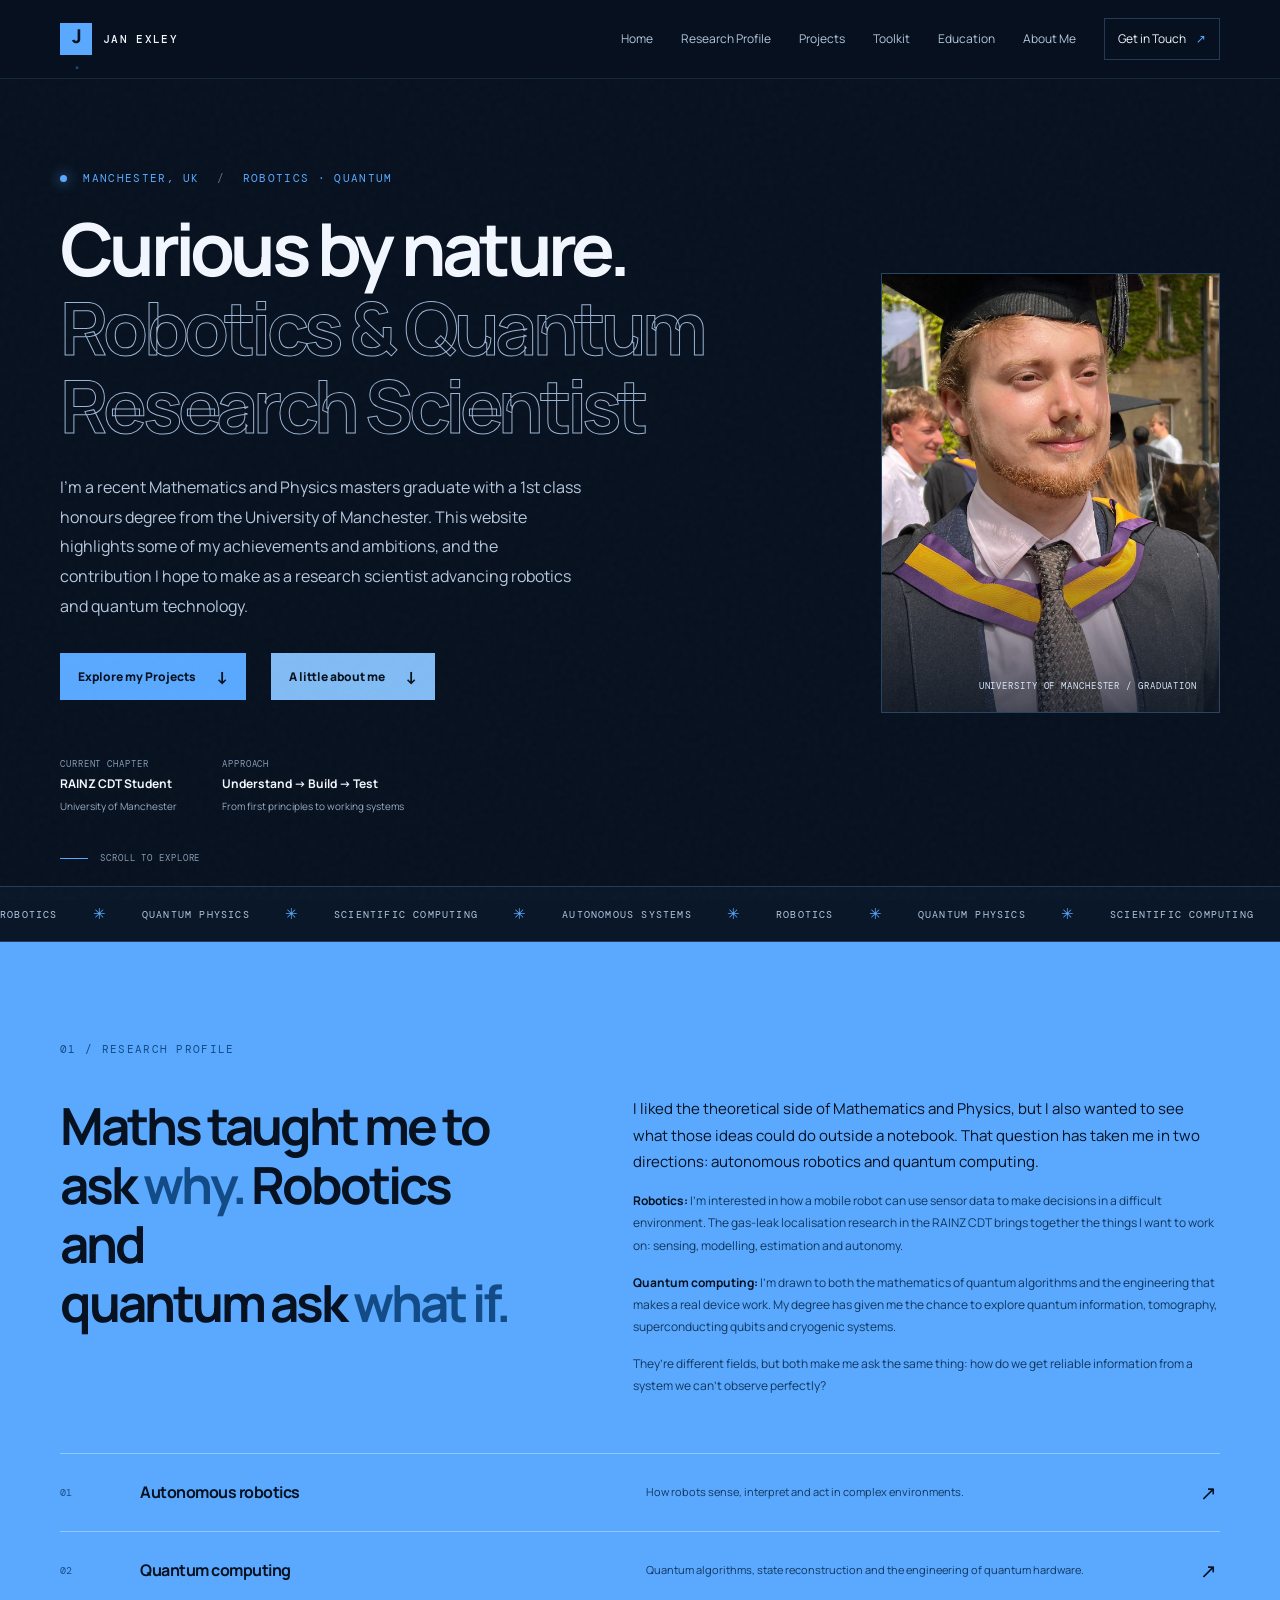
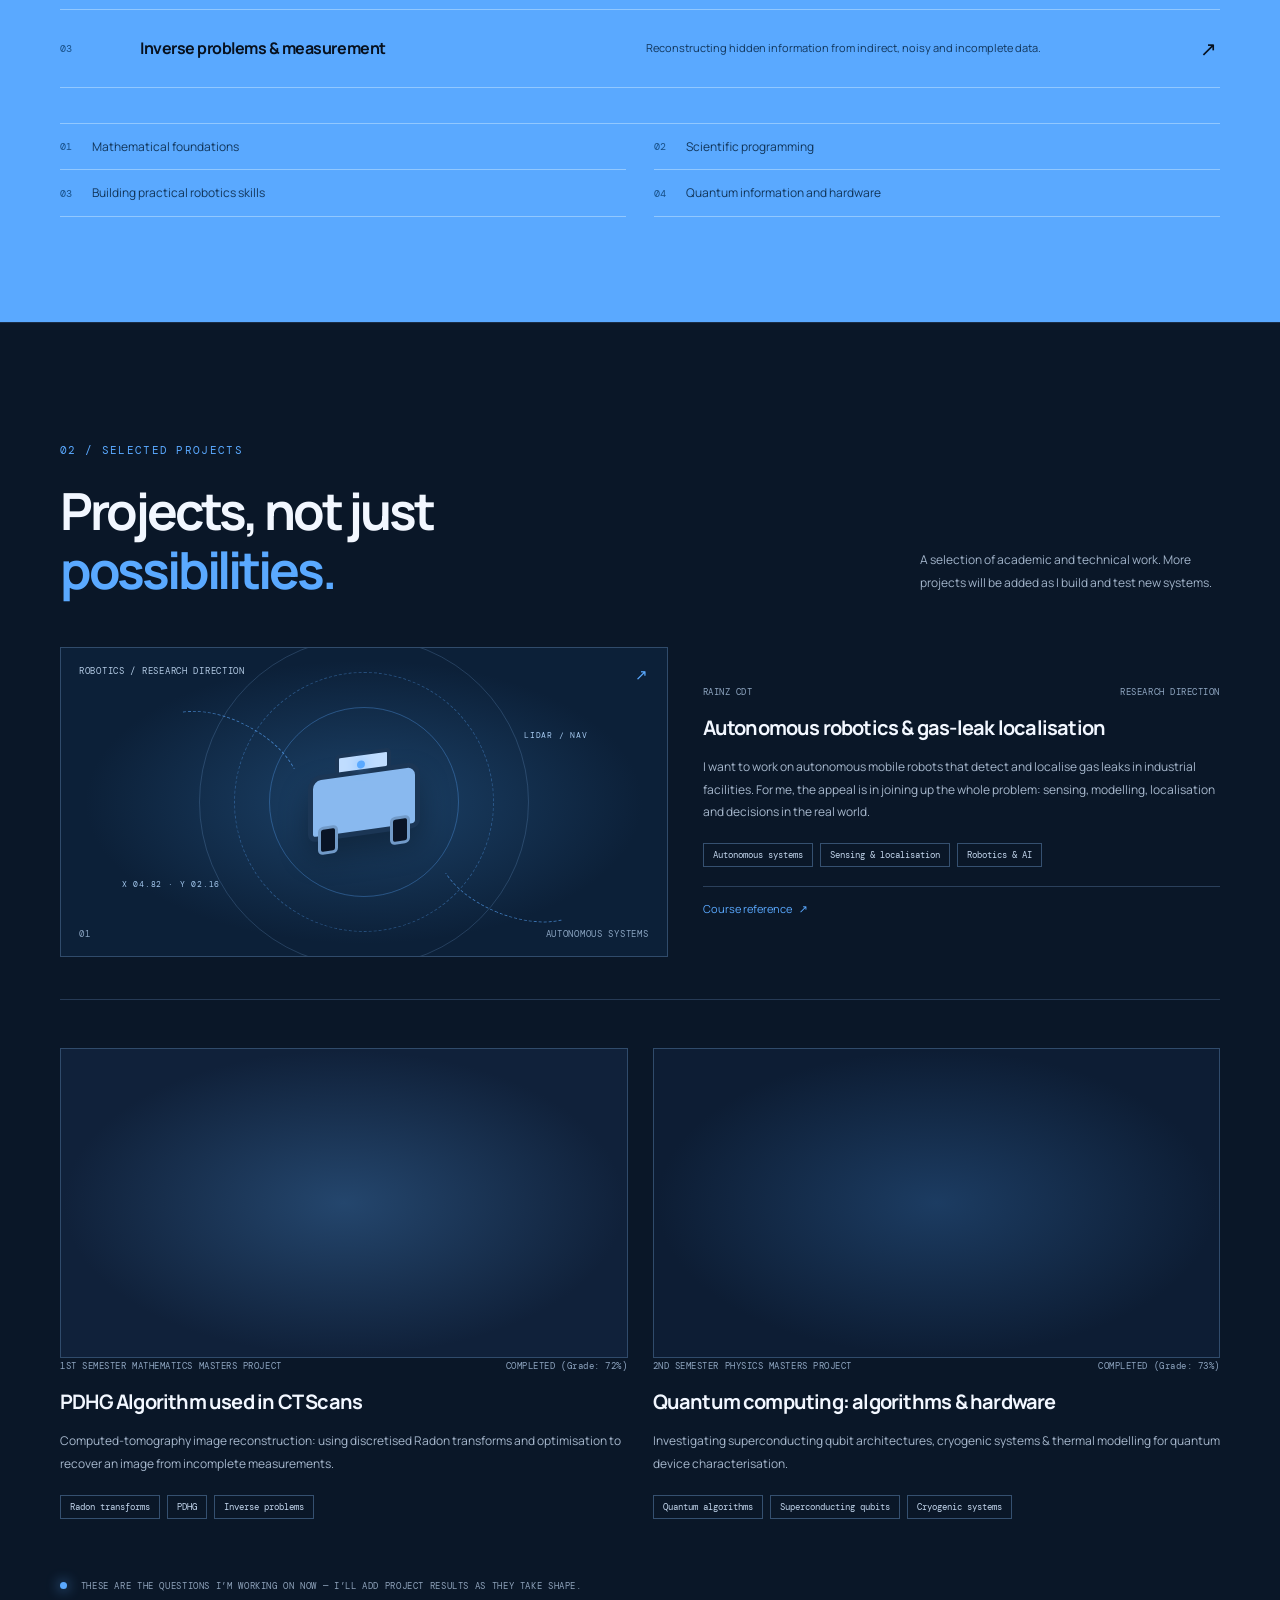
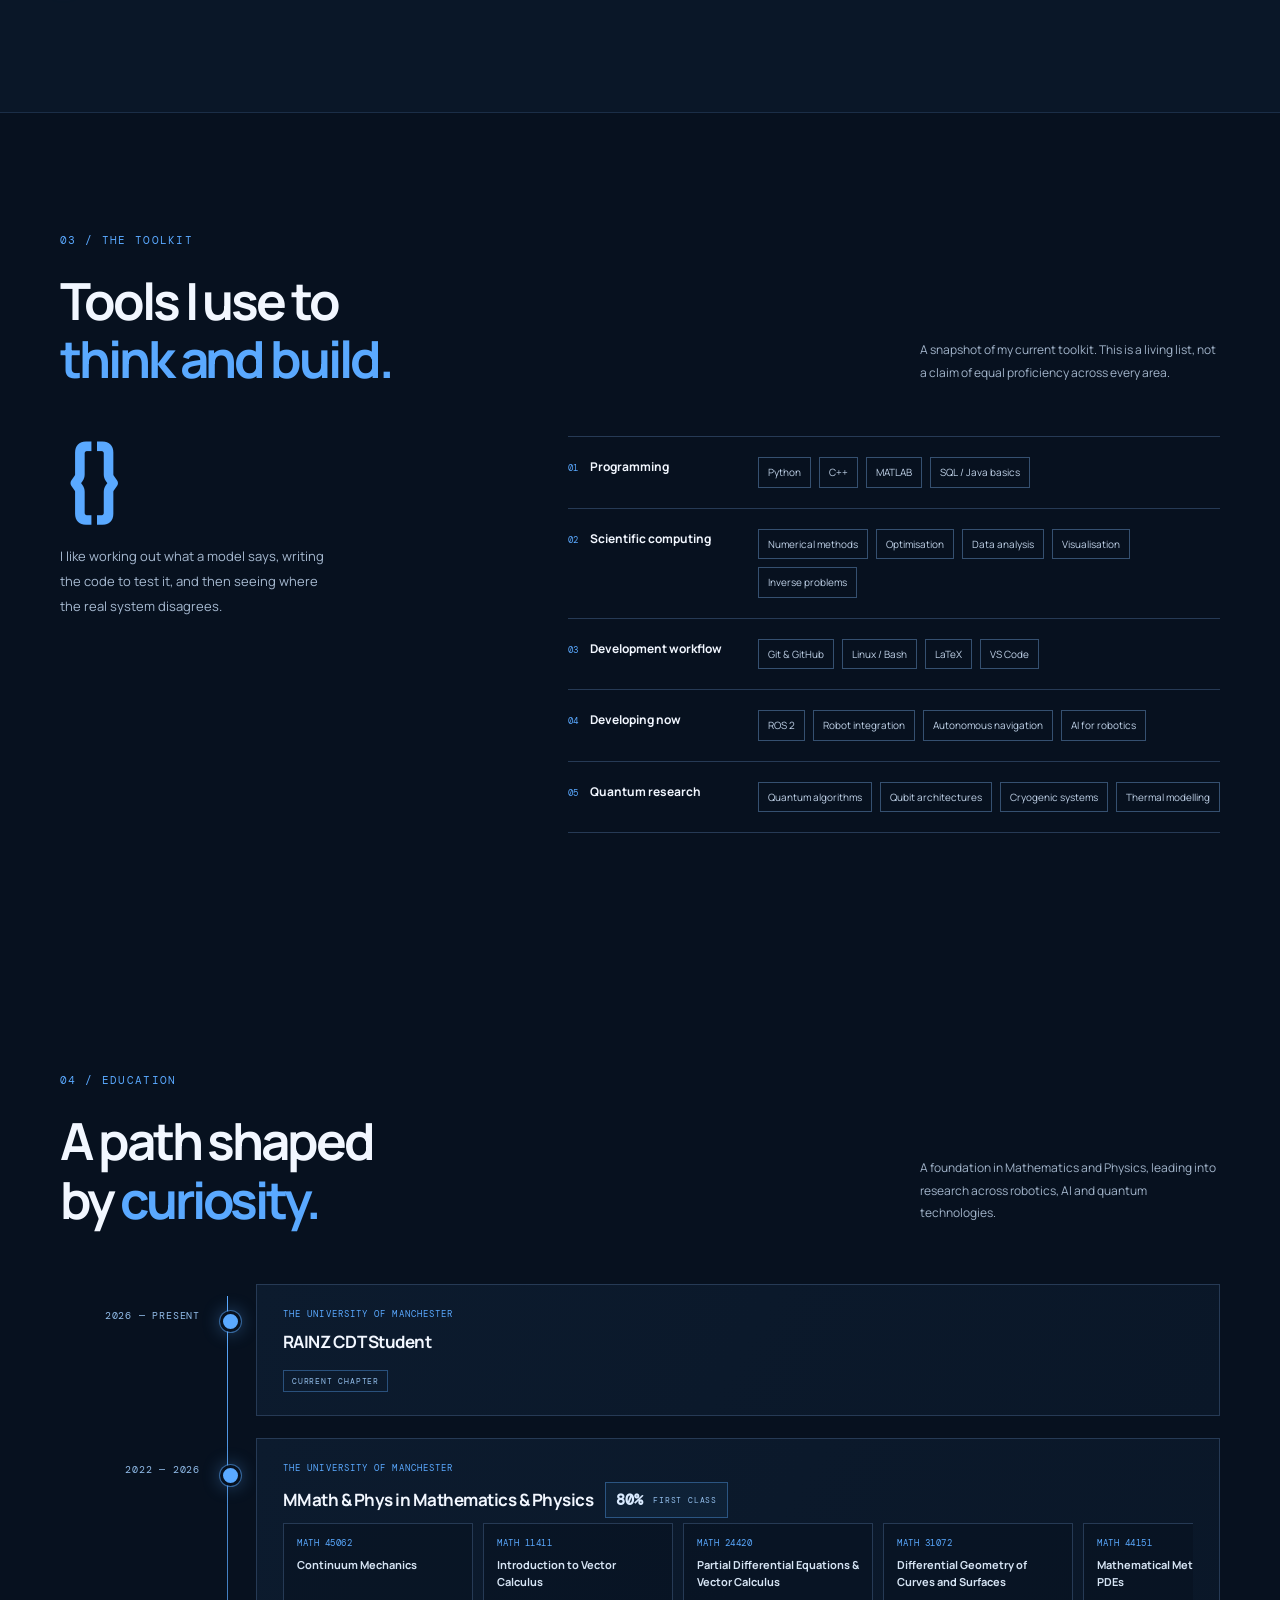
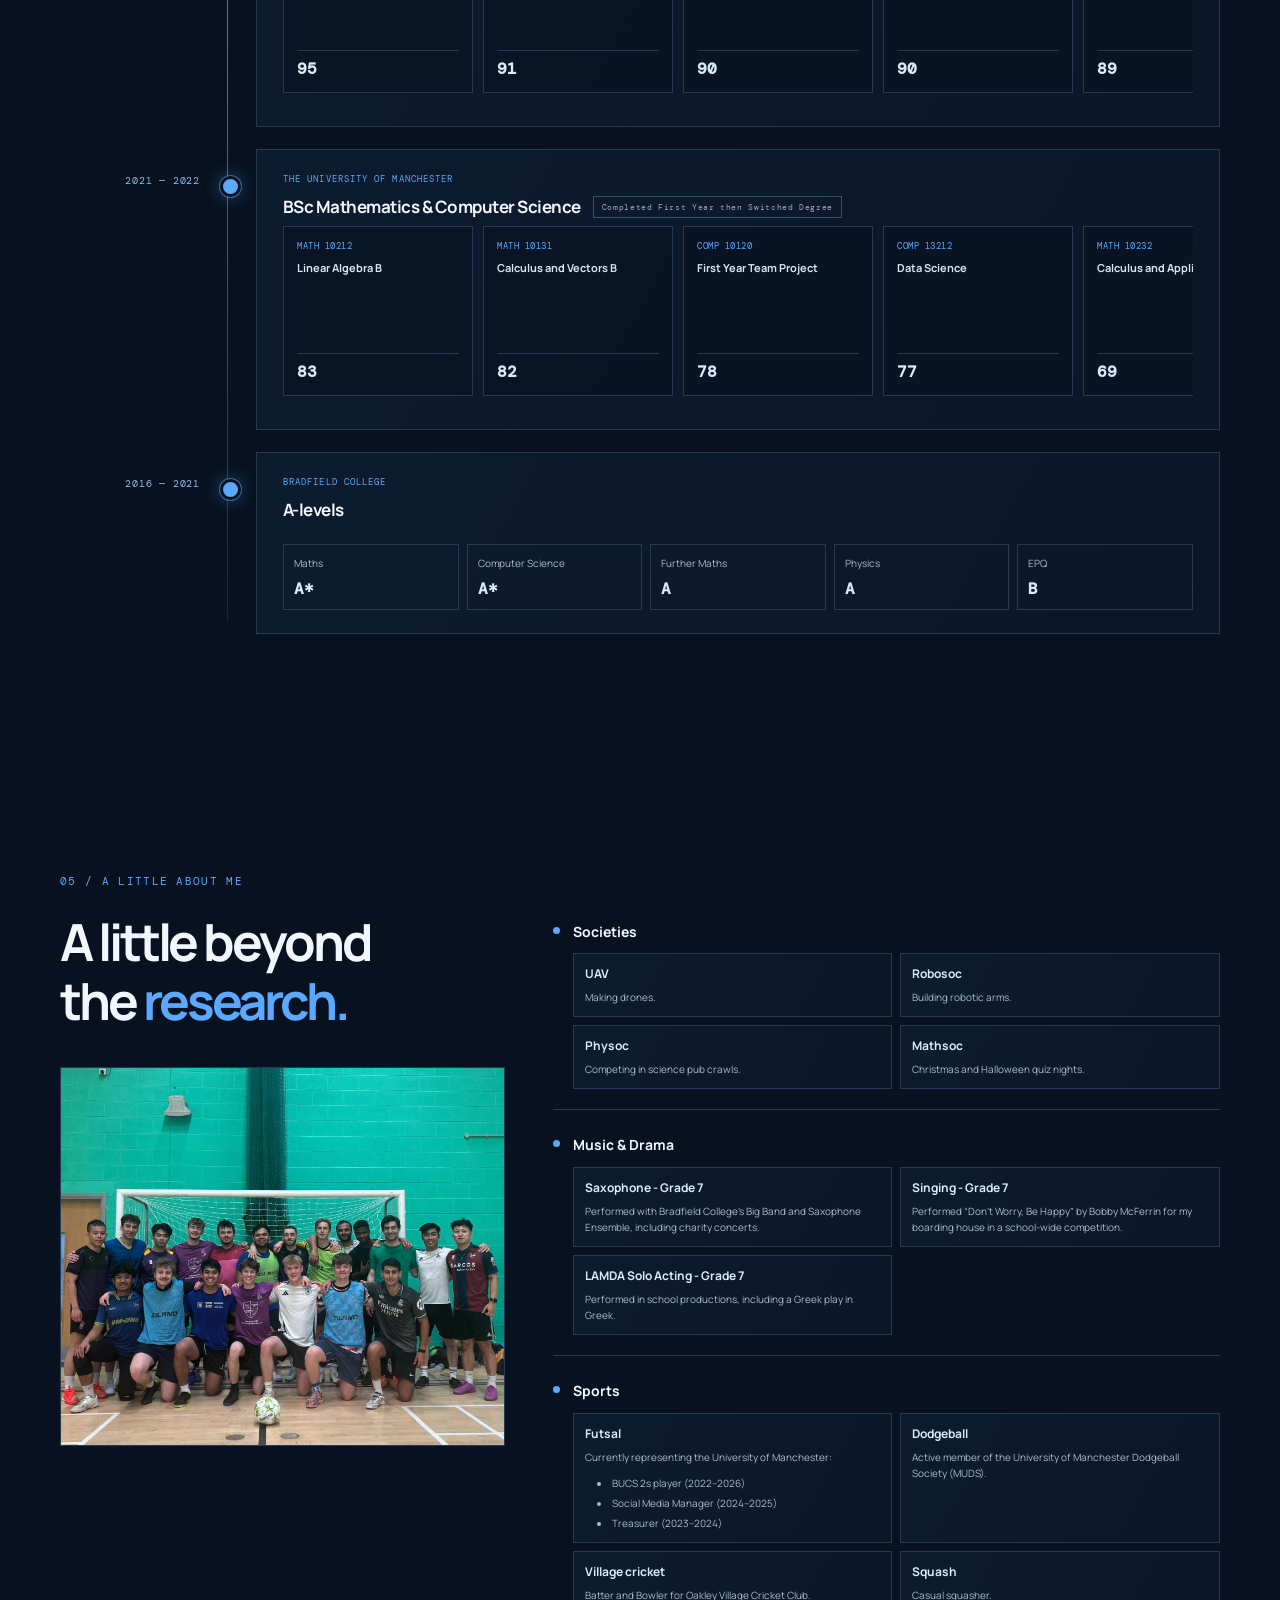
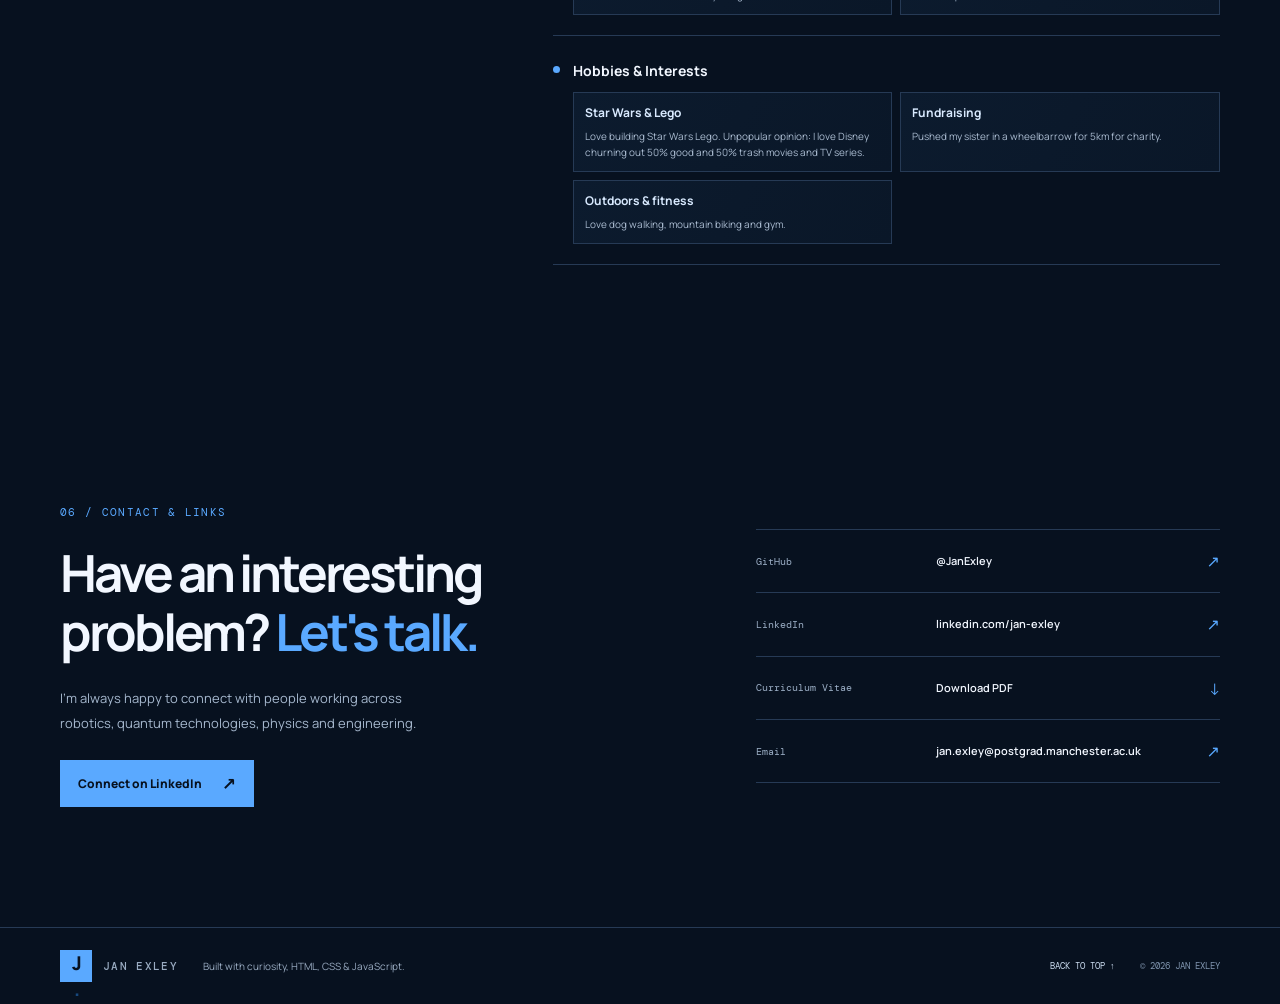
==== commit e536bddc: "Update project section titles and enhance project visual styles for improved clarity and aesthetics" ====
--- a/index.html
+++ b/index.html
@@ -83,7 +83,7 @@
 
     <section class="section-wrap section-pad work-section" id="work">
       <div class="section-title-row reveal">
-        <div><p class="eyebrow">02 / SELECTED WORK</p><h2>Projects, not just<br><em>possibilities.</em></h2></div>
+        <div><p class="eyebrow">02 / SELECTED PROJECTS</p><h2>Projects, not just<br><em>possibilities.</em></h2></div>
         <p class="section-aside">A selection of academic and technical work. More projects will be added as I build and test new systems.</p>
       </div>
 
@@ -109,33 +109,26 @@
         </article>
 
         <article class="project-card reveal">
-          <div class="project-visual visual-tomography" aria-hidden="true">
-            <div class="visual-top"><span>MATHEMATICS / COMPUTING</span><span>↗</span></div>
-            <div class="tomography-art"><div class="scan scan-a"></div><div class="scan scan-b"></div><div class="scan scan-c"></div><div class="scan-core"></div><div class="scan-cross"></div><span class="scan-text">RECONSTRUCTION<br>ITERATION 240</span></div>
-            <div class="visual-bottom"><span>02</span><span>INVERSE PROBLEMS</span></div>
-          </div>
+          <a class="project-visual visual-tomography tomography-cover-link" href="documents/10897336_The_PDHG_Algorithm_used_in_CT.pdf" target="_blank" rel="noreferrer" aria-label="Open the MMath project PDF">
+            <iframe class="tomography-cover" src="documents/10897336_The_PDHG_Algorithm_used_in_CT.pdf#page=8&amp;toolbar=0&amp;navpanes=0&amp;scrollbar=0&amp;zoom=70,0,198" title="Upper quarter of page 8 of the MMath project PDF, showing an image reconstruction" loading="lazy" tabindex="-1"></iframe>
+          </a>
           <div class="project-info">
-            <div class="project-meta"><span>MASTER'S PROJECT</span><span>COMPLETED</span></div>
-            <h3>Image reconstruction & inverse problems</h3>
-            <p>For my first-semester master’s project, I worked on computed-tomography image reconstruction: using discretised Radon transforms and optimisation to recover an image from incomplete measurements.</p>
+            <div class="project-meta"><span>1ST SEMESTER MATHEMATICS MASTERS PROJECT</span><span>COMPLETED (Grade: 72%)</span></div>
+            <h3>PDHG Algorithm used in CT Scans</h3>
+            <p>Computed-tomography image reconstruction: using discretised Radon transforms and optimisation to recover an image from incomplete measurements.</p>
             <div class="tag-row"><span>Radon transforms</span><span>PDHG</span><span>Inverse problems</span></div>
-            <div class="project-links"><a href="documents/10897336_The_PDHG_Algorithm_used_in_CT.pdf" target="_blank" rel="noreferrer">Read tomography project (PDF) <span>↗</span></a></div>
           </div>
         </article>
 
         <article class="project-card reveal">
-          <div class="project-visual visual-quantum" aria-hidden="true">
-            <div class="visual-top"><span>PHYSICS / QUANTUM</span><span>↗</span></div>
-            <div class="quantum-art"><div class="q-orbit q-orbit-a"></div><div class="q-orbit q-orbit-b"></div><div class="q-orbit q-orbit-c"></div><div class="q-particle"></div><div class="q-core">ψ</div><span class="q-label">|ψ⟩ = α|0⟩ + β|1⟩</span><span class="q-label q-label-bottom">STATE / SUPERPOSITION</span></div>
-            <div class="visual-bottom"><span>03</span><span>QUANTUM INFORMATION</span></div>
-          </div>
+          <a class="project-visual visual-quantum tomography-cover-link" href="documents/Jan_Exley_10897336-MPHYS_Project.pdf" target="_blank" rel="noreferrer" aria-label="Open the MPhys project PDF">
+            <iframe class="tomography-cover" src="documents/Jan_Exley_10897336-MPHYS_Project.pdf#page=15&amp;toolbar=0&amp;navpanes=0&amp;scrollbar=0&amp;zoom=60" title="Page 15 of the MPhys project PDF" loading="lazy" tabindex="-1"></iframe>
+          </a>
           <div class="project-info">
-            <div class="project-meta"><span>QUANTUM INFORMATION</span><span>ACADEMIC WORK</span></div>
+            <div class="project-meta"><span>2ND SEMESTER PHYSICS MASTERS PROJECT</span><span>COMPLETED (Grade: 73%)</span></div>
             <h3>Quantum computing: algorithms &amp; hardware</h3>
-            <p>Quantum computing has given me two different problems to think about: what algorithms can do, and what it takes to make a qubit work in a real device. My astronomy project has brought the second question into the lab.</p>
+            <p>Investigating superconducting qubit architectures, cryogenic systems &amp; thermal modelling for quantum device characterisation.</p>
             <div class="tag-row"><span>Quantum algorithms</span><span>Superconducting qubits</span><span>Cryogenic systems</span></div>
-            <p class="project-highlight"><strong>Selected marks:</strong> 85% Quantum Information &amp; Computation · 90% Differential Geometry · 89% Mathematical Methods for PDEs</p>
-            <div class="project-links"><a href="documents/Jan_Exley_10897336-MPHYS_Project.pdf" target="_blank" rel="noreferrer">Read MPhys project (PDF) <span>↗</span></a></div>
           </div>
         </article>
       </div>
@@ -239,7 +232,7 @@
             <p class="education-institution">THE UNIVERSITY OF MANCHESTER</p>
             <div class="education-course-row">
               <h3>BSc Mathematics &amp; Computer Science</h3>
-              <span class="education-changed">CHANGED COURSE</span>
+              <span class="education-changed">Completed First Year then Switched Degree</span>
             </div>
             <div class="transcript-scroll" tabindex="0" aria-label="Scroll horizontally through BSc course units and grades">
               <ul class="transcript-list">
--- a/style.css
+++ b/style.css
@@ -154,6 +154,8 @@
 .project-feature { grid-column: 1 / -1; display: grid; grid-template-columns: 1.08fr .92fr; gap: 35px; align-items: center; padding-bottom: 42px; border-bottom: 1px solid var(--line); }
 .project-visual { display: block; position: relative; height: 310px; overflow: hidden; background: #10243c; border: 1px solid #304b6b; transition: border-color .2s, transform .3s; }
 .project-visual:hover { border-color: var(--accent); transform: translateY(-3px); }
+.tomography-cover-link { background: #fff; }
+.tomography-cover { position: absolute; inset: -10%; display: block; width: 120%; height: 120%; border: 0; pointer-events: none; }
 .visual-top, .visual-bottom { position: absolute; z-index: 2; left: 18px; right: 18px; display: flex; justify-content: space-between; font: 9px var(--mono); letter-spacing: .08em; color: #b2c9e3; }
 .visual-top { top: 17px; }.visual-top span:last-child { color: var(--accent); font-size: 15px; }.visual-bottom { bottom: 16px; color: #8ba5c2; }
 .visual-robot { background: radial-gradient(ellipse at center, #1c4269, #0c2038 65%); }
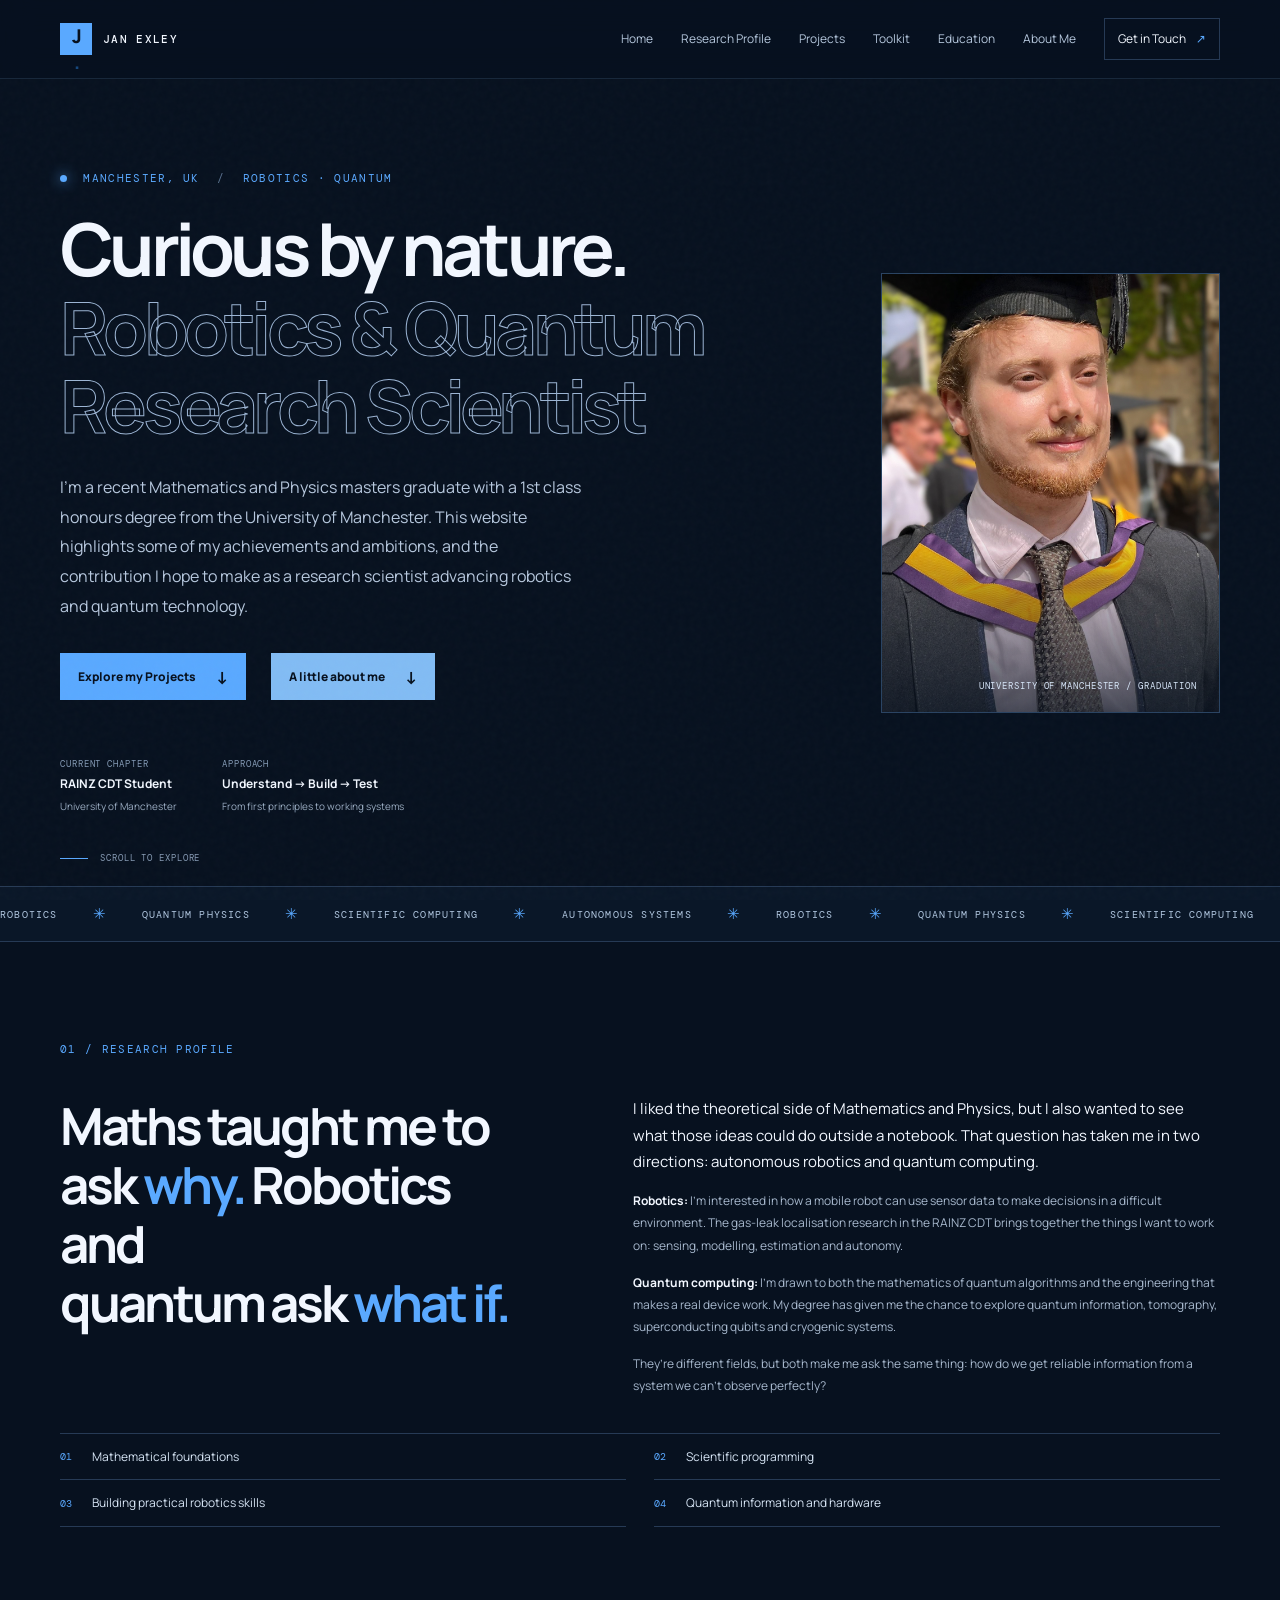
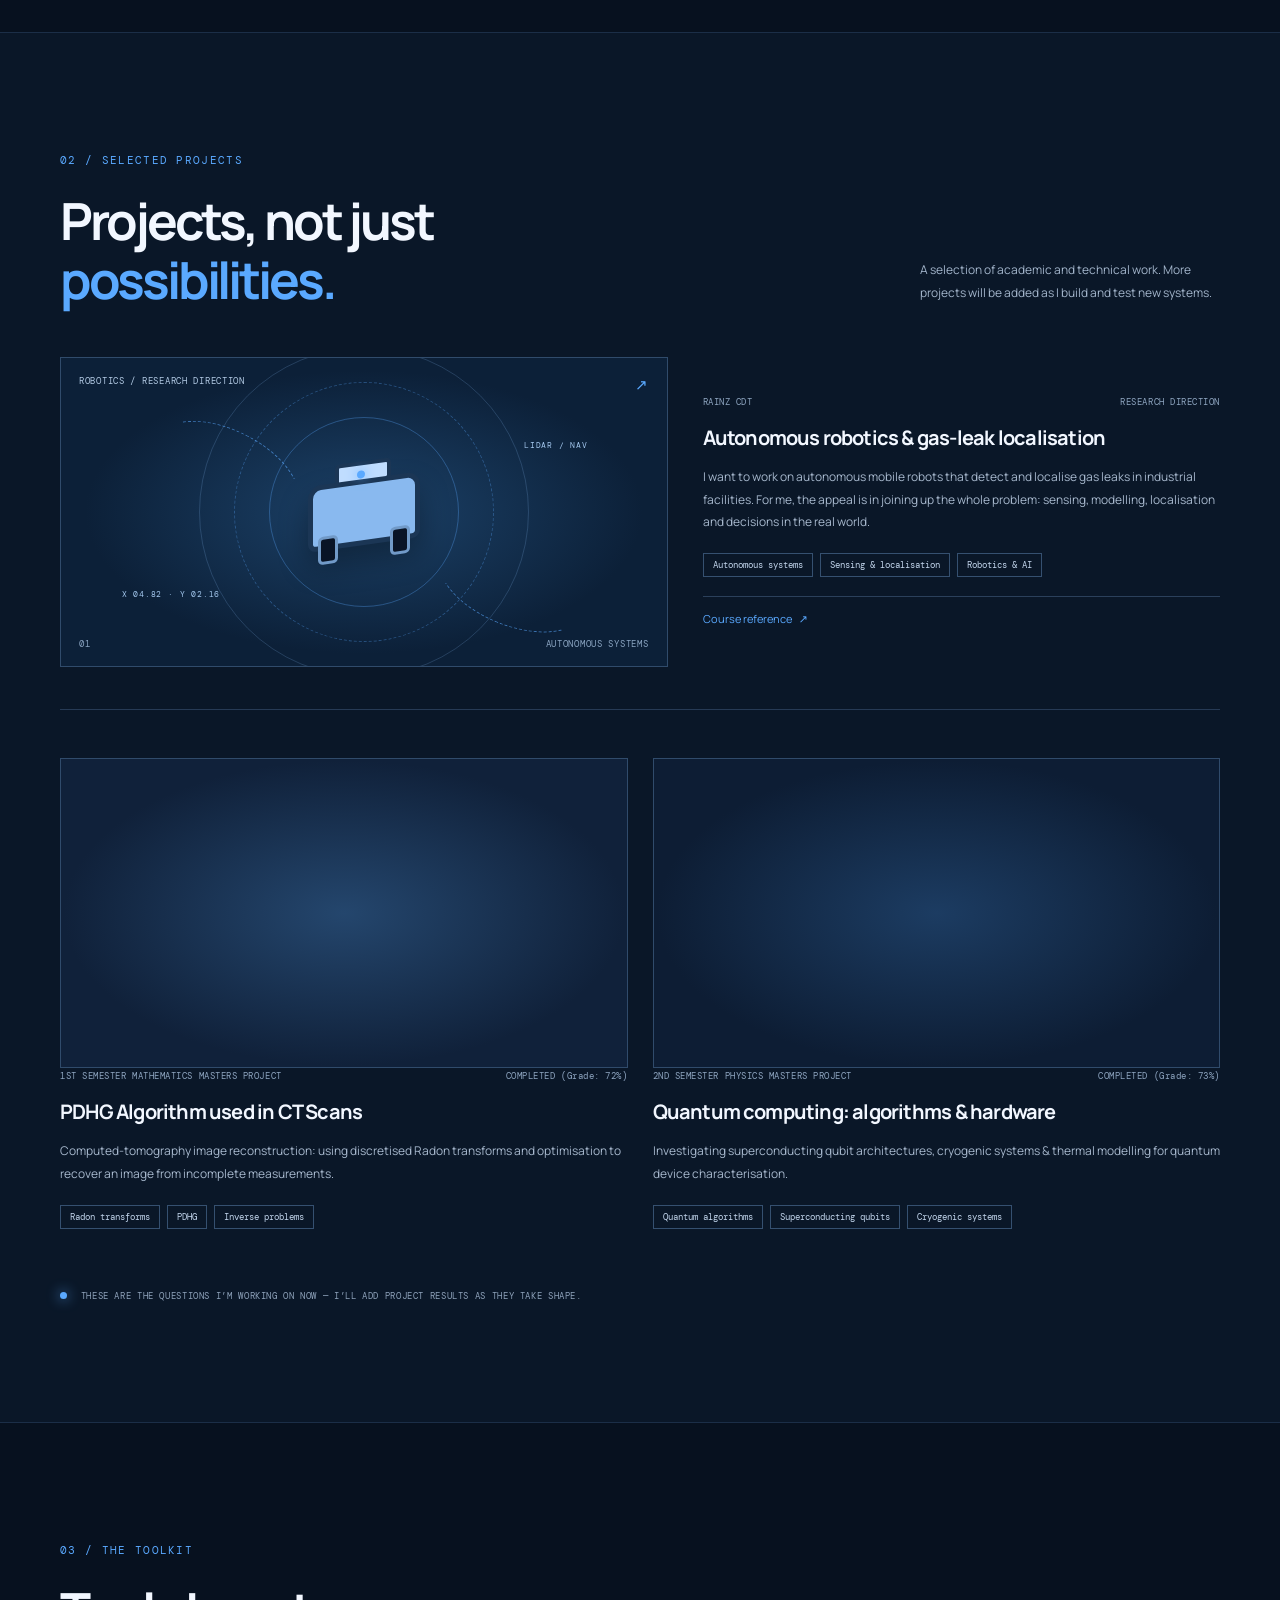
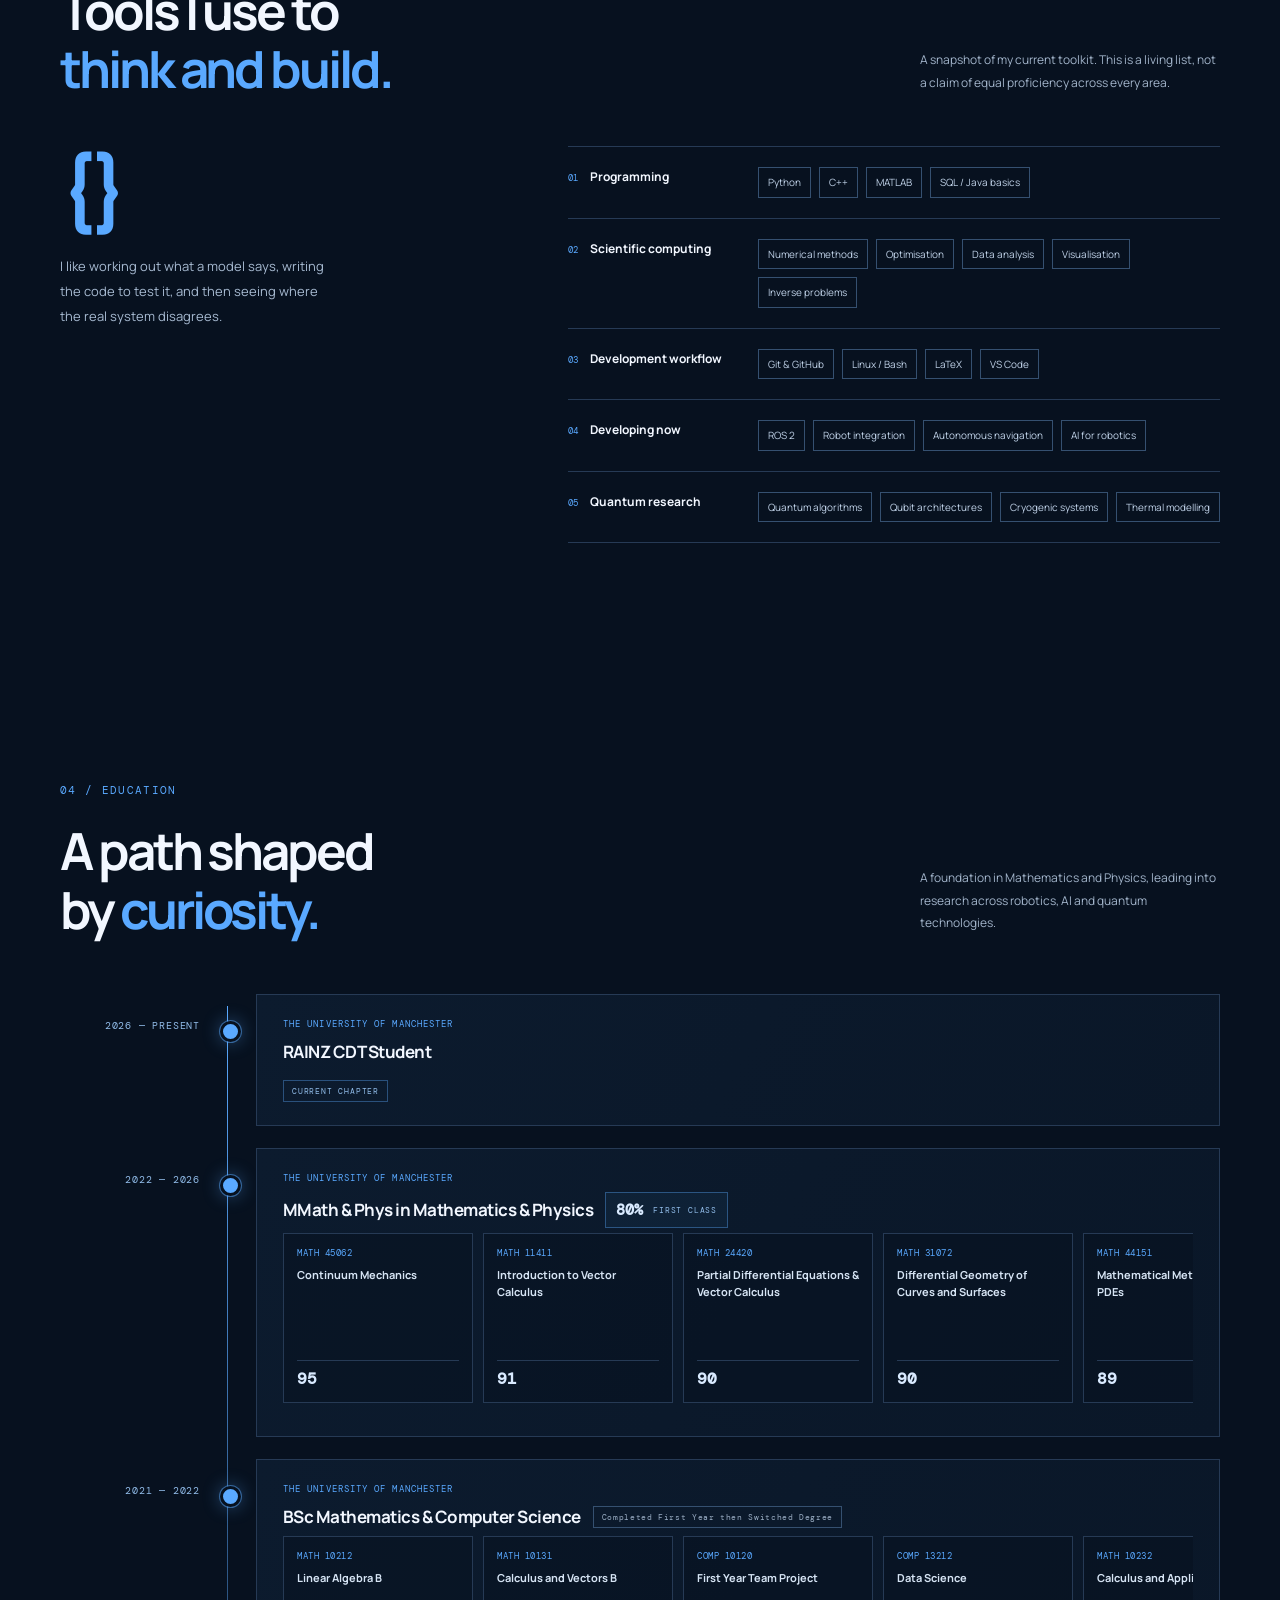
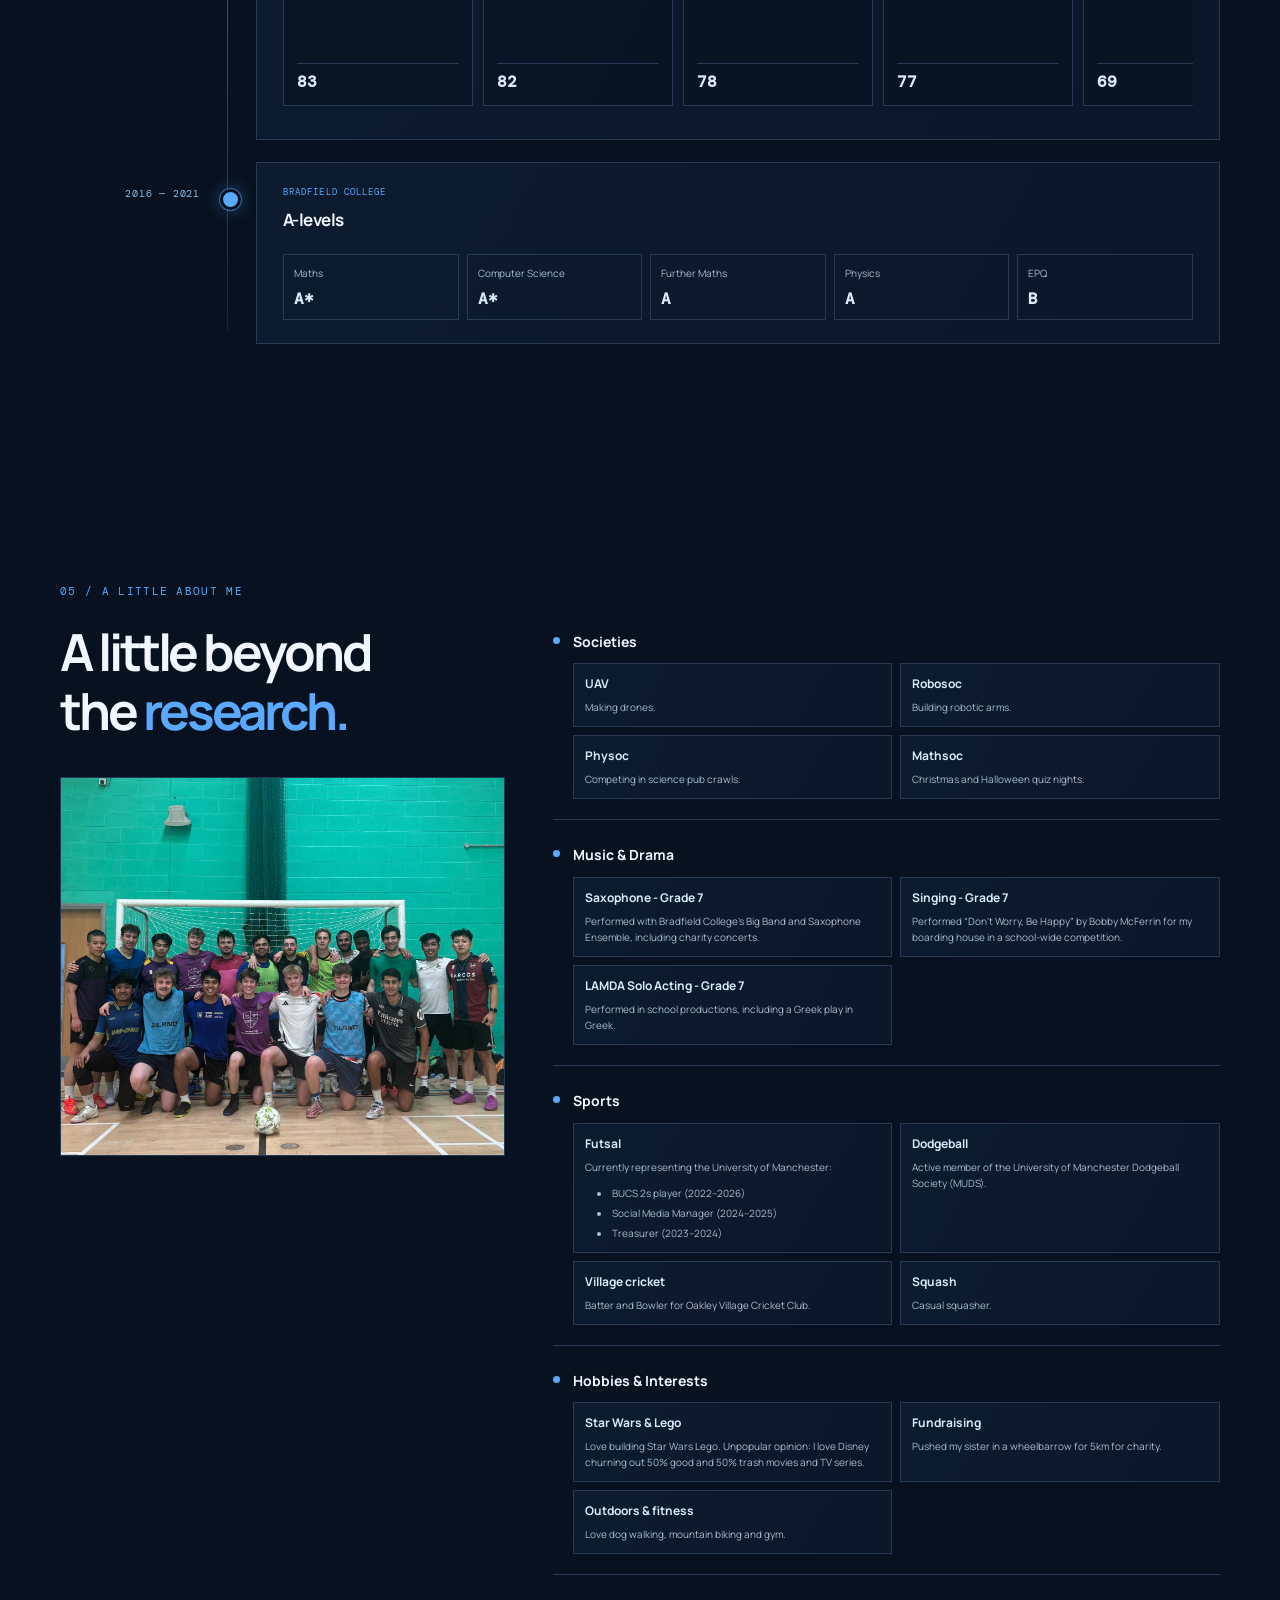
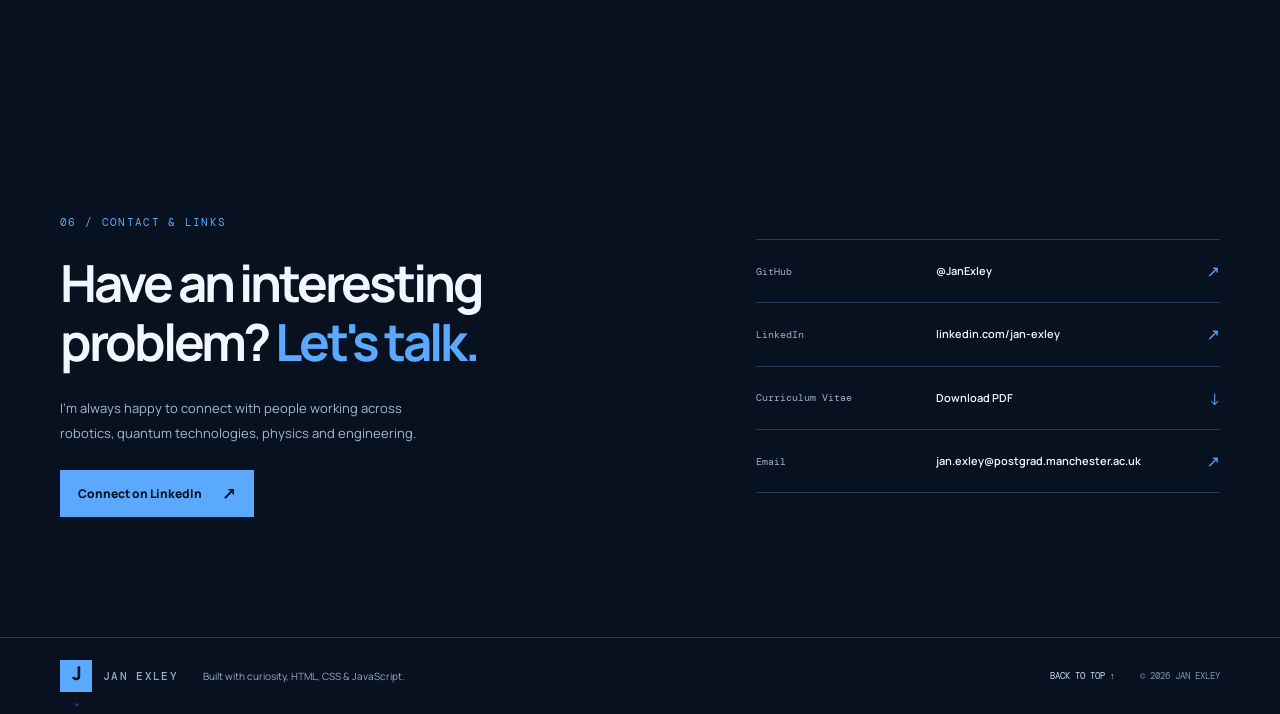
==== commit 12b128ae: "Refactor code structure for improved readability and maintainability" ====
--- a/index.html
+++ b/index.html
@@ -45,7 +45,7 @@
         </div>
       </div>
       <figure class="hero-art">
-        <img class="hero-photo" src="images/Uni_grad.jpeg" alt="Jan Exley at university graduation">
+        <img class="hero-photo" src="images/Uni_grad_blurred.jpeg" alt="Jan Exley at university graduation">
         <figcaption class="hero-photo-caption">UNIVERSITY OF MANCHESTER / GRADUATION</figcaption>
       </figure>
       <div class="scroll-cue"><span></span> SCROLL TO EXPLORE</div>
@@ -66,11 +66,6 @@
             <p><strong>Quantum computing:</strong> I’m drawn to both the mathematics of quantum algorithms and the engineering that makes a real device work. My degree has given me the chance to explore quantum information, tomography, superconducting qubits and cryogenic systems.</p>
             <p>They’re different fields, but both make me ask the same thing: how do we get reliable information from a system we can’t observe perfectly?</p>
           </div>
-        </div>
-        <div class="interest-list">
-          <div><span>01</span><h3>Autonomous robotics</h3><p>How robots sense, interpret and act in complex environments.</p><span class="interest-arrow">↗</span></div>
-          <div><span>02</span><h3>Quantum computing</h3><p>Quantum algorithms, state reconstruction and the engineering of quantum hardware.</p><span class="interest-arrow">↗</span></div>
-          <div><span>03</span><h3>Inverse problems &amp; measurement</h3><p>Reconstructing hidden information from indirect, noisy and incomplete data.</p><span class="interest-arrow">↗</span></div>
         </div>
         <div class="about-facts research-profile-facts">
           <div><span class="fact-number">01</span><span>Mathematical foundations</span></div>
--- a/style.css
+++ b/style.css
@@ -201,21 +201,15 @@
 .skill-group:first-child { border-top: 1px solid var(--line); }
 .skill-head { display: flex; align-items: baseline; gap: 12px; }.skill-head > span { color: var(--accent); font: 9px var(--mono); }.skill-head h3 { font-size: 12px; margin: 0; }
 .skill-list { display: flex; flex-wrap: wrap; gap: 8px; }.skill-list span { padding: 6px 9px; border: 1px solid #355070; color: #c0d2e8; font-size: 10px; }
-.interests-band { background: var(--accent); color: #07111f; }
+.interests-band { background: var(--bg); color: var(--text); }
 .interests-inner { padding-top: 100px; padding-bottom: 105px; }
-.interests-inner .eyebrow { color: #124b85; }.interests-inner h2 em { color: #124b85; }
 .research-profile-copy { display: grid; grid-template-columns: .9fr 1.1fr; gap: 8%; align-items: start; margin-top: 40px; }
-.research-profile-copy > div { color: #12365b; font-size: 12px; line-height: 1.85; }
+.research-profile-copy > div { color: #a7b8cd; font-size: 12px; line-height: 1.85; }
 .research-profile-copy p { margin-bottom: 15px; }
 .research-profile-copy p:last-child { margin-bottom: 0; }
-.research-profile-copy strong { color: #07111f; }
-.research-profile-copy .research-profile-lead { color: #07111f; font-size: 15px; line-height: 1.75; }
-.interest-list { margin-top: 55px; border-top: 1px solid #91c8ff; }
-.interest-list > div { display: grid; grid-template-columns: 60px 1fr 1.1fr 20px; gap: 20px; align-items: center; padding: 22px 0; border-bottom: 1px solid #91c8ff; }
-.interest-list > div > span:first-child { font: 10px var(--mono); color: #174f87; }.interest-list h3 { font-size: 16px; margin: 0; letter-spacing: -.03em; }.interest-list p { margin: 0; font-size: 11px; color: #12365b; }.interest-arrow { font-size: 20px; }
-.interests-inner .research-profile-facts { grid-template-columns: repeat(2, minmax(0, 1fr)); gap: 0 28px; margin-top: 35px; border-top-color: #91c8ff; }
-.interests-inner .research-profile-facts div { color: #12365b; border-bottom-color: #91c8ff; }
-.interests-inner .research-profile-facts .fact-number { color: #174f87; }
+.research-profile-copy strong { color: var(--text); }
+.research-profile-copy .research-profile-lead { color: var(--text); font-size: 15px; line-height: 1.75; }
+.interests-inner .research-profile-facts { grid-template-columns: repeat(2, minmax(0, 1fr)); gap: 0 28px; margin-top: 35px; }
 .contact-section { display: grid; grid-template-columns: 1fr .8fr; gap: 10%; align-items: center; }
 .contact-main > p:not(.eyebrow) { max-width: 380px; margin-top: 25px; color: #a6b8ce; font-size: 13px; line-height: 1.9; }.contact-main .button { margin-top: 12px; }
 .contact-links { border-top: 1px solid var(--line); }
@@ -283,10 +277,6 @@
   .interests-inner { padding-top: 75px; padding-bottom: 75px; }
   .research-profile-copy { grid-template-columns: 1fr; gap: 25px; margin-top: 30px; }
   .interests-inner .research-profile-facts { grid-template-columns: 1fr; }
-  .interest-list { margin-top: 35px; }
-  .interest-list > div { grid-template-columns: 30px 1fr 20px; gap: 12px; padding: 20px 0; }
-  .interest-list h3 { font-size: 14px; }.interest-list p { grid-column: 2 / 3; grid-row: 2; }
-  .interest-arrow { grid-column: 3; grid-row: 1; }
   .contact-section { display: block; }
   .contact-links { margin-top: 45px; }
   .contact-links a { grid-template-columns: .8fr 1.5fr 15px; }
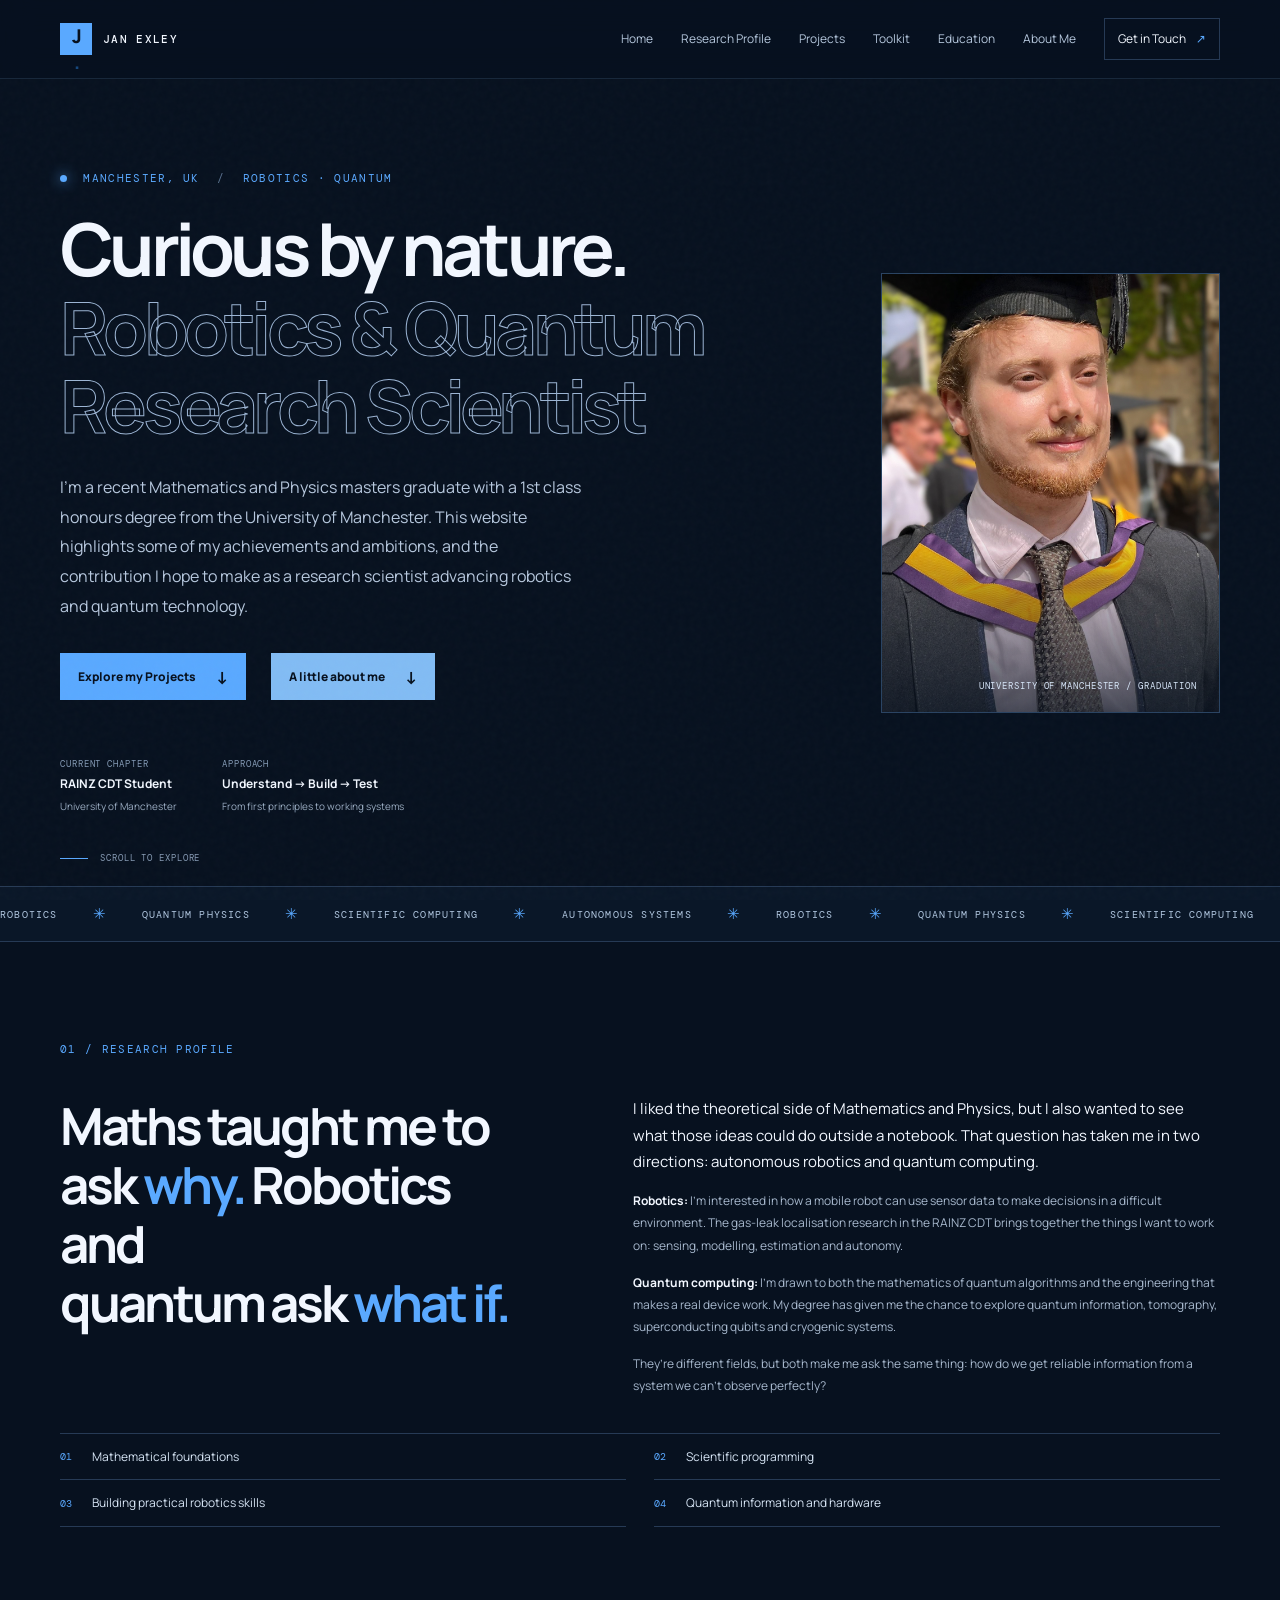
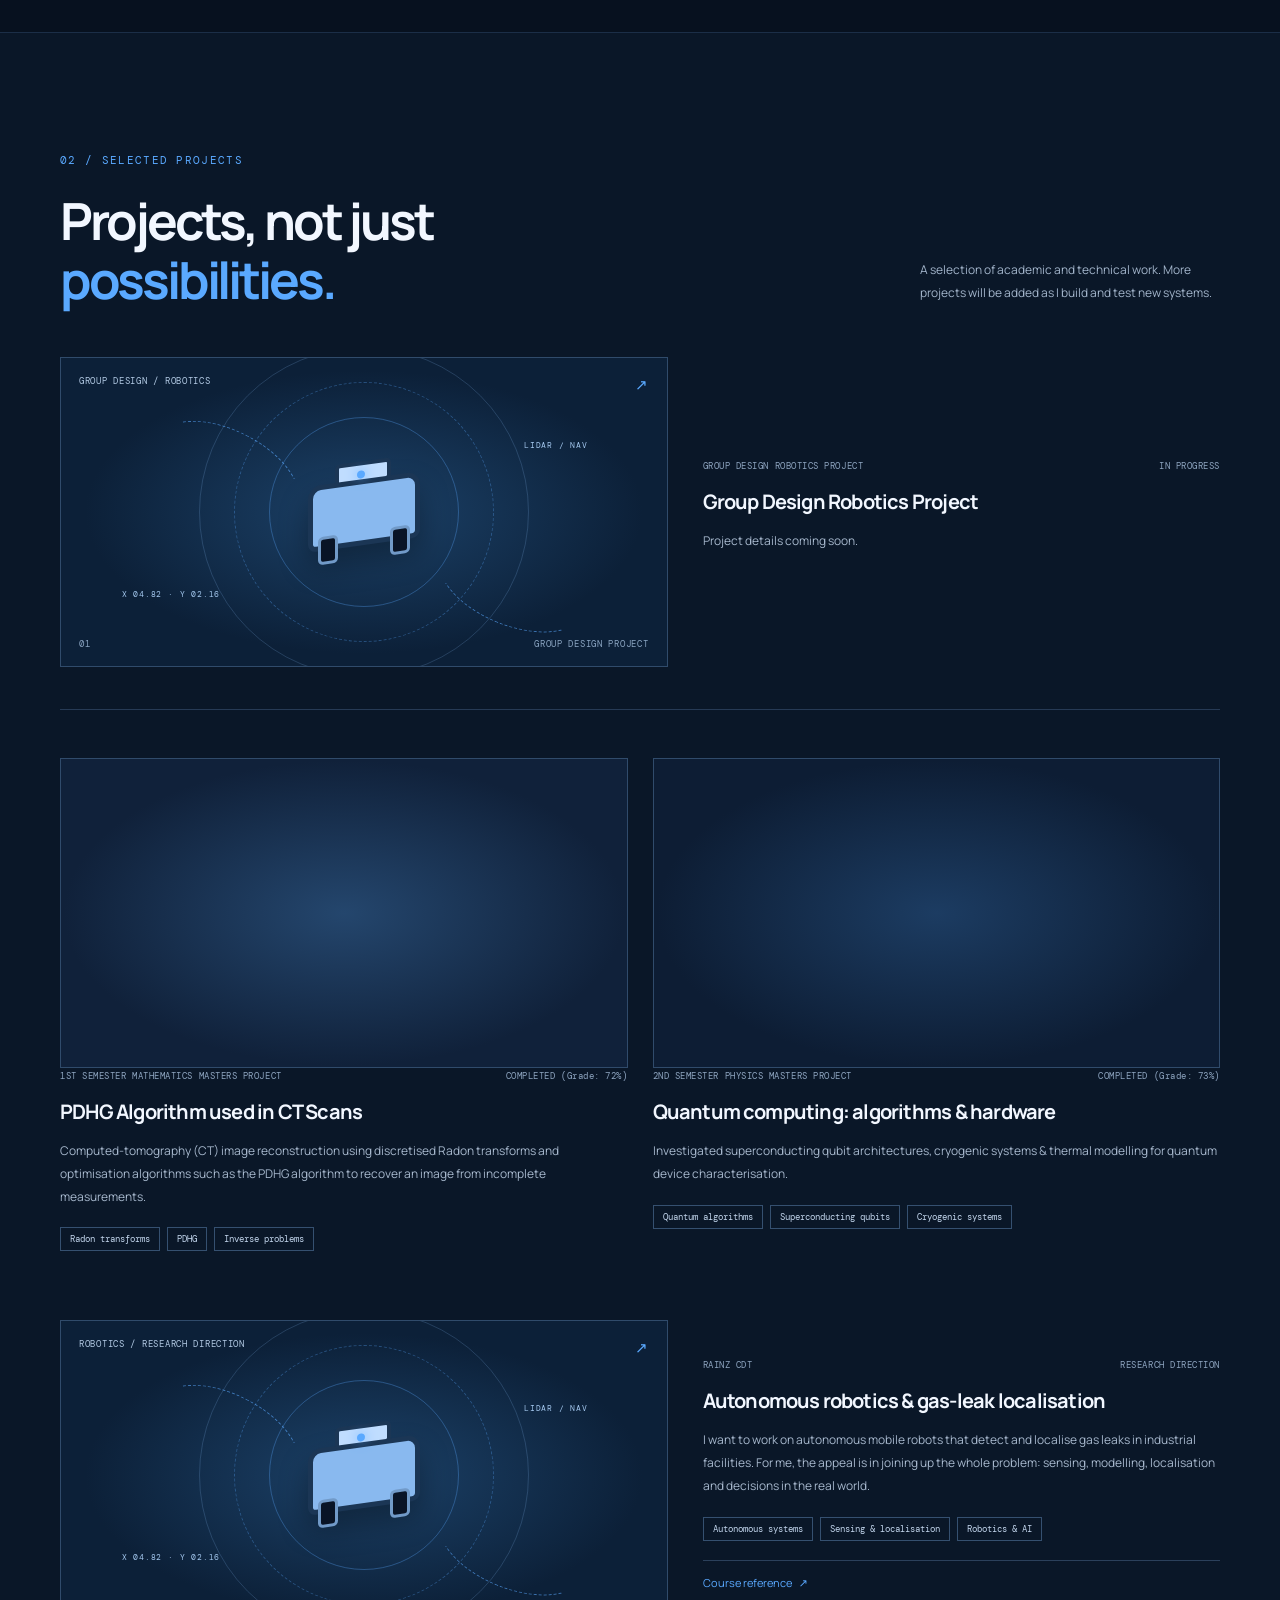
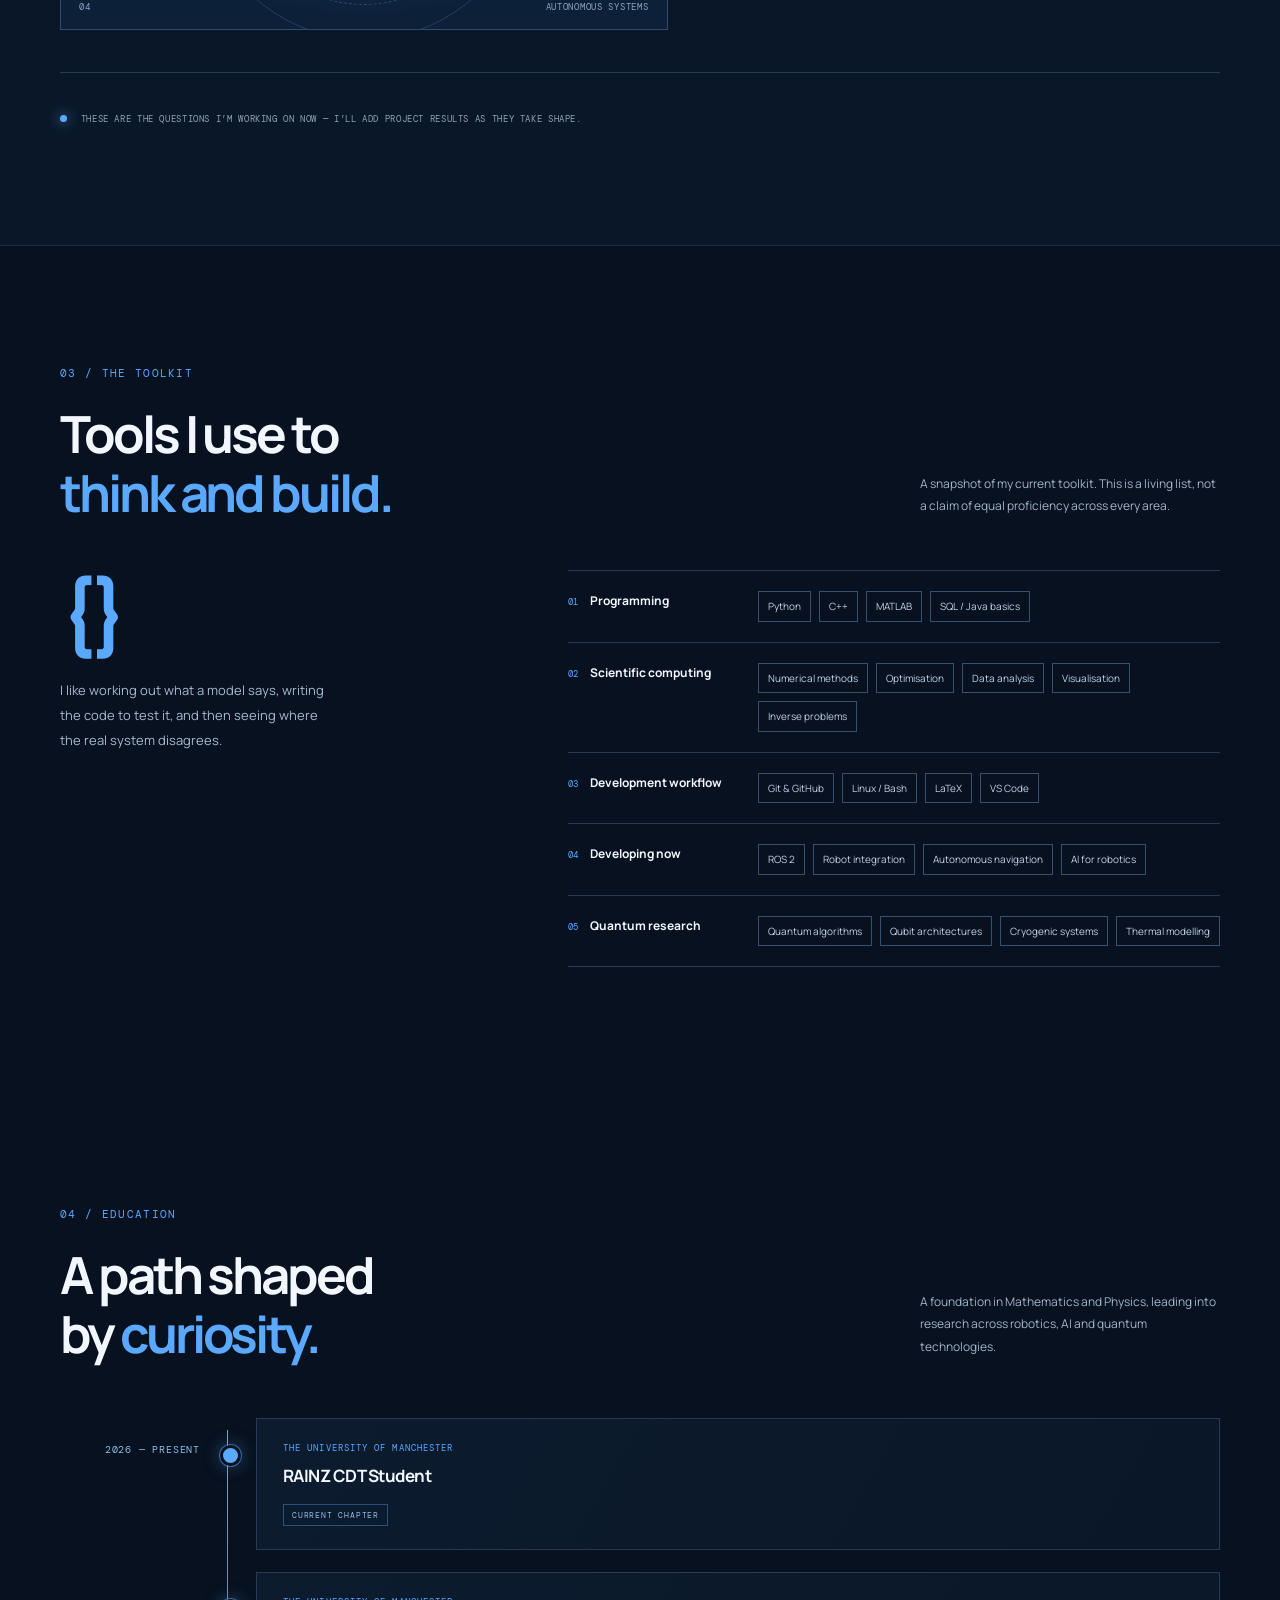
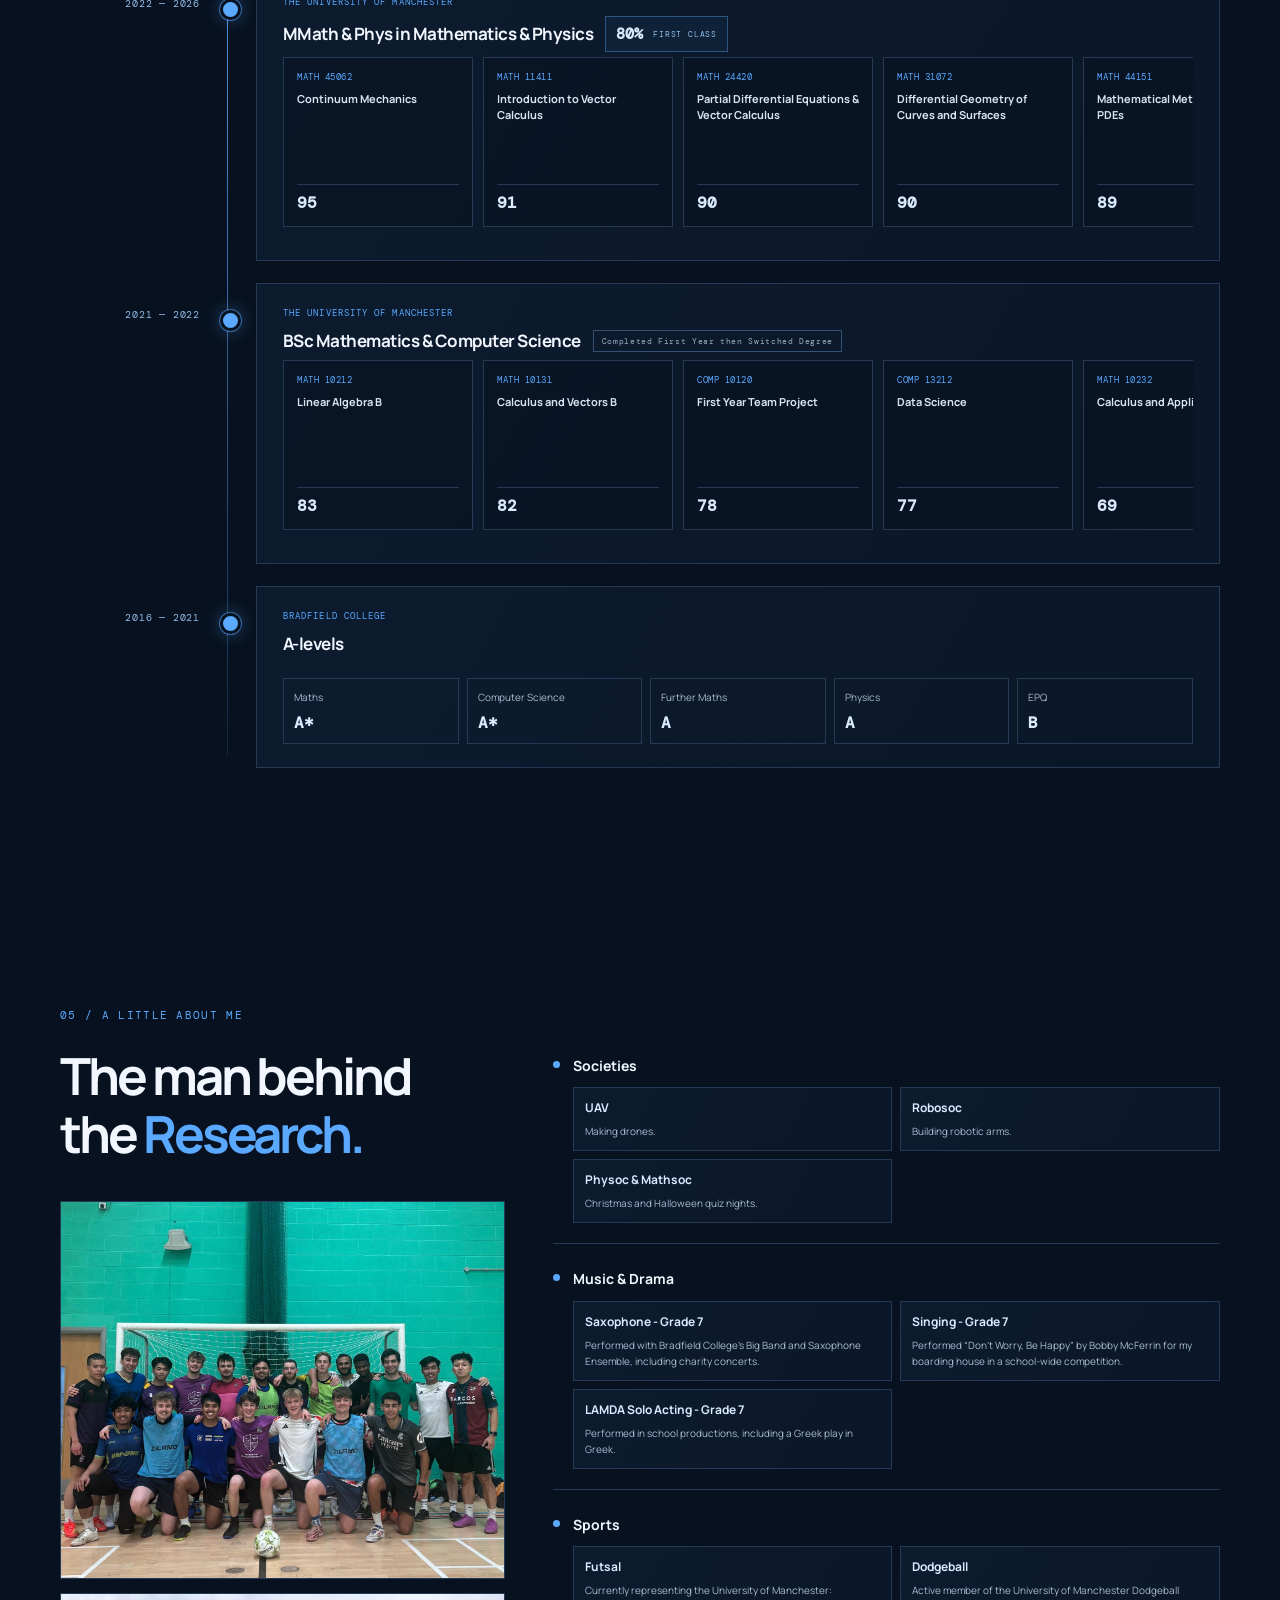
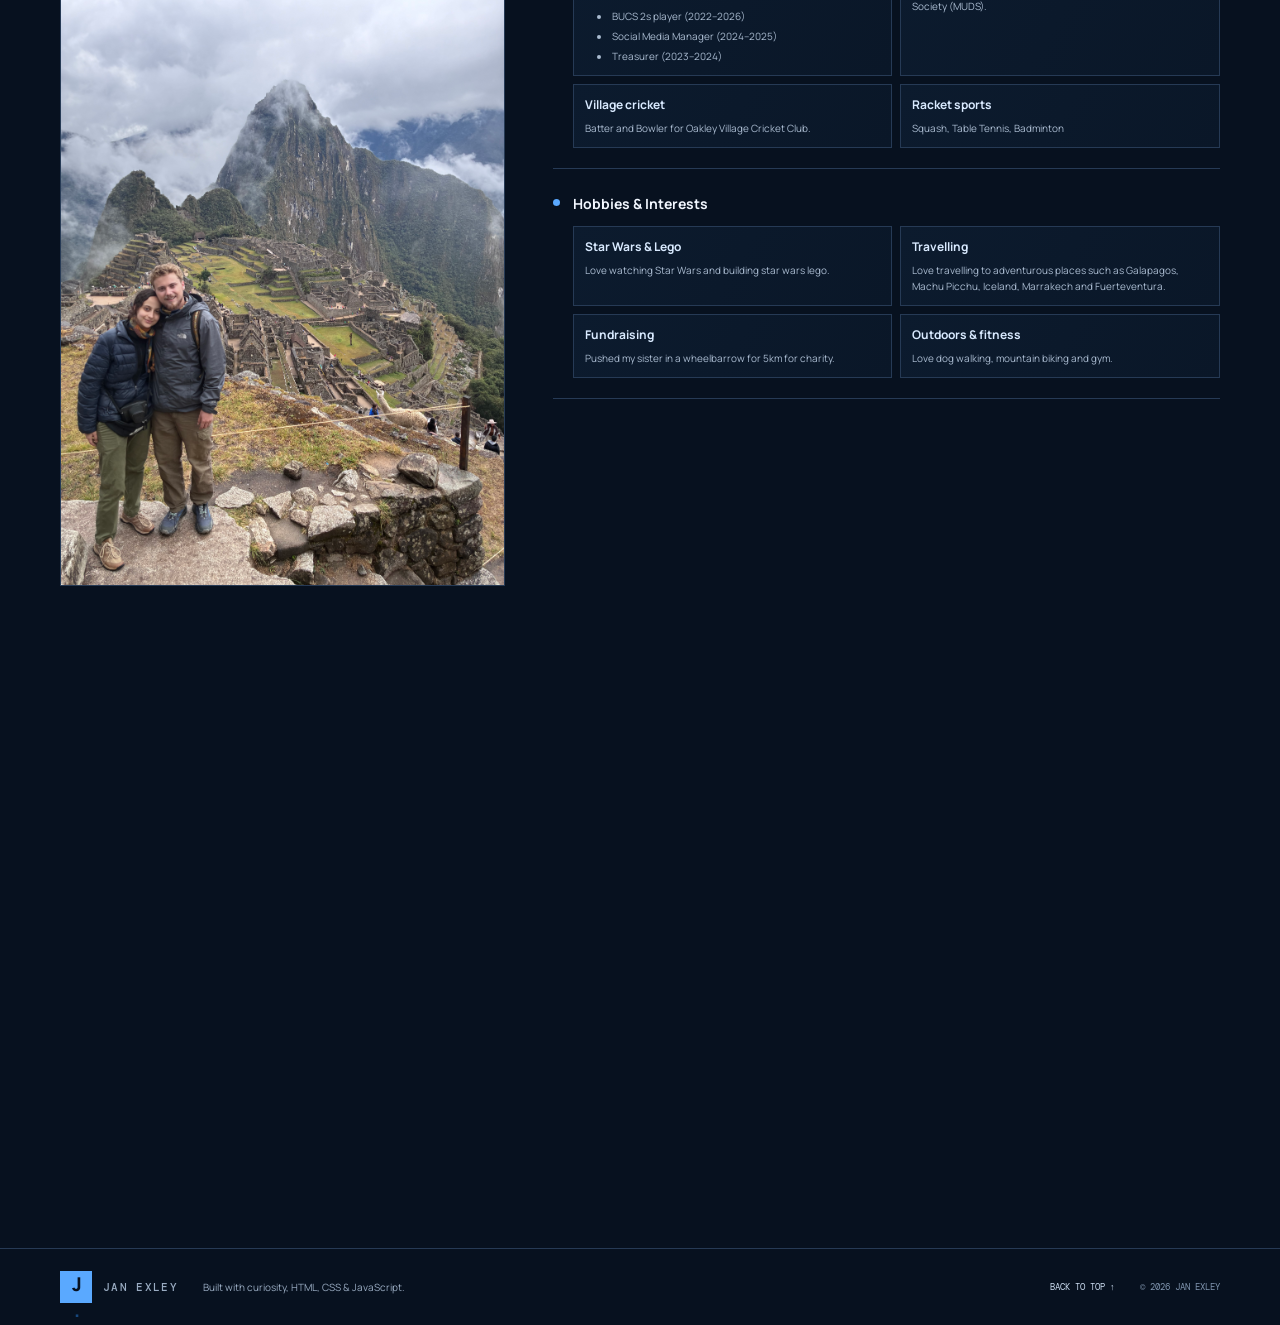
==== commit e050af83: "Remove Uni_grad image, add Machu Picchu image, and update project descriptions for clarity" ====
--- a/index.html
+++ b/index.html
@@ -85,21 +85,19 @@
       <div class="project-grid">
         <article class="project-card project-feature reveal">
           <div class="project-visual visual-robot" aria-hidden="true">
-            <div class="visual-top"><span>ROBOTICS / RESEARCH DIRECTION</span><span>↗</span></div>
+            <div class="visual-top"><span>GROUP DESIGN / ROBOTICS</span><span>↗</span></div>
             <div class="robot-scene">
               <div class="radar-ring ring-1"></div><div class="radar-ring ring-2"></div><div class="radar-ring ring-3"></div>
               <div class="route route-a"></div><div class="route route-b"></div>
               <div class="robot-body"><div class="robot-top"></div><div class="robot-wheel wheel-left"></div><div class="robot-wheel wheel-right"></div><div class="sensor"></div></div>
               <span class="scene-label label-a">LIDAR / NAV</span><span class="scene-label label-b">X 04.82 · Y 02.16</span>
             </div>
-            <div class="visual-bottom"><span>01</span><span>AUTONOMOUS SYSTEMS</span></div>
+            <div class="visual-bottom"><span>01</span><span>GROUP DESIGN PROJECT</span></div>
           </div>
           <div class="project-info">
-            <div class="project-meta"><span>RAINZ CDT</span><span>RESEARCH DIRECTION</span></div>
-            <h3>Autonomous robotics &amp; gas-leak localisation</h3>
-            <p>I want to work on autonomous mobile robots that detect and localise gas leaks in industrial facilities. For me, the appeal is in joining up the whole problem: sensing, modelling, localisation and decisions in the real world.</p>
-            <div class="tag-row"><span>Autonomous systems</span><span>Sensing &amp; localisation</span><span>Robotics &amp; AI</span></div>
-            <div class="project-links"><a href="https://github.com/UoMMScRobotics/UOMDocumentationForLeoRover" target="_blank" rel="noreferrer">Course reference <span>↗</span></a></div>
+            <div class="project-meta"><span>GROUP DESIGN ROBOTICS PROJECT</span><span>IN PROGRESS</span></div>
+            <h3>Group Design Robotics Project</h3>
+            <p>Project details coming soon.</p>
           </div>
         </article>
 
@@ -110,7 +108,7 @@
           <div class="project-info">
             <div class="project-meta"><span>1ST SEMESTER MATHEMATICS MASTERS PROJECT</span><span>COMPLETED (Grade: 72%)</span></div>
             <h3>PDHG Algorithm used in CT Scans</h3>
-            <p>Computed-tomography image reconstruction: using discretised Radon transforms and optimisation to recover an image from incomplete measurements.</p>
+            <p>Computed-tomography (CT) image reconstruction using discretised Radon transforms and optimisation algorithms such as the PDHG algorithm to recover an image from incomplete measurements.</p>
             <div class="tag-row"><span>Radon transforms</span><span>PDHG</span><span>Inverse problems</span></div>
           </div>
         </article>
@@ -122,8 +120,28 @@
           <div class="project-info">
             <div class="project-meta"><span>2ND SEMESTER PHYSICS MASTERS PROJECT</span><span>COMPLETED (Grade: 73%)</span></div>
             <h3>Quantum computing: algorithms &amp; hardware</h3>
-            <p>Investigating superconducting qubit architectures, cryogenic systems &amp; thermal modelling for quantum device characterisation.</p>
+            <p>Investigated superconducting qubit architectures, cryogenic systems &amp; thermal modelling for quantum device characterisation.</p>
             <div class="tag-row"><span>Quantum algorithms</span><span>Superconducting qubits</span><span>Cryogenic systems</span></div>
+          </div>
+        </article>
+
+        <article class="project-card project-feature reveal">
+          <div class="project-visual visual-robot" aria-hidden="true">
+            <div class="visual-top"><span>ROBOTICS / RESEARCH DIRECTION</span><span>↗</span></div>
+            <div class="robot-scene">
+              <div class="radar-ring ring-1"></div><div class="radar-ring ring-2"></div><div class="radar-ring ring-3"></div>
+              <div class="route route-a"></div><div class="route route-b"></div>
+              <div class="robot-body"><div class="robot-top"></div><div class="robot-wheel wheel-left"></div><div class="robot-wheel wheel-right"></div><div class="sensor"></div></div>
+              <span class="scene-label label-a">LIDAR / NAV</span><span class="scene-label label-b">X 04.82 · Y 02.16</span>
+            </div>
+            <div class="visual-bottom"><span>04</span><span>AUTONOMOUS SYSTEMS</span></div>
+          </div>
+          <div class="project-info">
+            <div class="project-meta"><span>RAINZ CDT</span><span>RESEARCH DIRECTION</span></div>
+            <h3>Autonomous robotics &amp; gas-leak localisation</h3>
+            <p>I want to work on autonomous mobile robots that detect and localise gas leaks in industrial facilities. For me, the appeal is in joining up the whole problem: sensing, modelling, localisation and decisions in the real world.</p>
+            <div class="tag-row"><span>Autonomous systems</span><span>Sensing &amp; localisation</span><span>Robotics &amp; AI</span></div>
+            <div class="project-links"><a href="https://github.com/UoMMScRobotics/UOMDocumentationForLeoRover" target="_blank" rel="noreferrer">Course reference <span>↗</span></a></div>
           </div>
         </article>
       </div>
@@ -263,8 +281,9 @@
     <section class="section-wrap section-pad about-section" id="about">
       <div class="section-heading reveal">
         <p class="eyebrow">05 / A LITTLE ABOUT ME</p>
-        <h2>A little beyond<br>the <em>research.</em></h2>
+        <h2>The man behind<br>the <em>Research.</em></h2>
         <img class="profile-photo" src="images/futsal.jpeg" alt="Jan playing futsal">
+        <img class="profile-photo machu-photo" src="images/Machu_Picchu.jpeg" alt="Machu Picchu in Peru">
       </div>
       <div class="about-copy reveal">
         <ul class="about-highlights">
@@ -273,8 +292,7 @@
             <ul class="about-detail-grid">
               <li><strong>UAV</strong><span>Making drones.</span></li>
               <li class="society-robotics"><strong>Robosoc</strong><span>Building robotic arms.</span></li>
-              <li><strong>Physoc</strong><span>Competing in science pub crawls.</span></li>
-              <li><strong>Mathsoc</strong><span>Christmas and Halloween quiz nights.</span></li>
+              <li><strong>Physoc &amp; Mathsoc</strong><span>Christmas and Halloween quiz nights.</span></li>
             </ul>
           </li>
           <li>
@@ -299,13 +317,14 @@
               </li>
               <li><strong>Dodgeball</strong><span>Active member of the University of Manchester Dodgeball Society (MUDS).</span></li>
               <li><strong>Village cricket</strong><span>Batter and Bowler for Oakley Village Cricket Club.</span></li>
-              <li><strong>Squash</strong><span>Casual squasher.</span></li>
+              <li><strong>Racket sports</strong><span>Squash, Table Tennis, Badminton</span></li>
             </ul>
           </li>
           <li>
             <h3>Hobbies &amp; Interests</h3>
             <ul class="about-detail-grid">
-              <li><strong>Star Wars &amp; Lego</strong><span>Love building Star Wars Lego. Unpopular opinion: I love Disney churning out 50% good and 50% trash movies and TV series.</span></li>
+              <li><strong>Star Wars &amp; Lego</strong><span>Love watching Star Wars and building star wars lego.</span></li>
+              <li><strong>Travelling</strong><span>Love travelling to adventurous places such as Galapagos, Machu Picchu, Iceland, Marrakech and Fuerteventura.</span></li>
               <li><strong>Fundraising</strong><span>Pushed my sister in a wheelbarrow for 5km for charity.</span></li>
               <li><strong>Outdoors &amp; fitness</strong><span>Love dog walking, mountain biking and gym.</span></li>
             </ul>
--- a/style.css
+++ b/style.css
@@ -104,6 +104,7 @@
 .about-detail-grid span { color: #aabbd0; font-size: 10px; line-height: 1.6; }
 .about-detail-grid .futsal-roles { display: grid; gap: 4px; margin-top: 3px; }
 .about-detail-grid .futsal-roles li { display: list-item; padding: 0 0 0 12px; border: 0; background: none; color: #aabbd0; font-size: 10px; line-height: 1.6; list-style: disc; list-style-position: inside; }
+.about-section .machu-photo { margin-top: 14px; }
 .about-facts { display: grid; grid-template-columns: 1fr; gap: 0; margin-top: 28px; border-top: 1px solid var(--line); }
 .about-facts div { display: flex; gap: 20px; align-items: center; padding: 13px 0; border-bottom: 1px solid var(--line); color: #d6e4f4; font-size: 12px; }
 .fact-number { color: var(--accent); font: 10px var(--mono); }
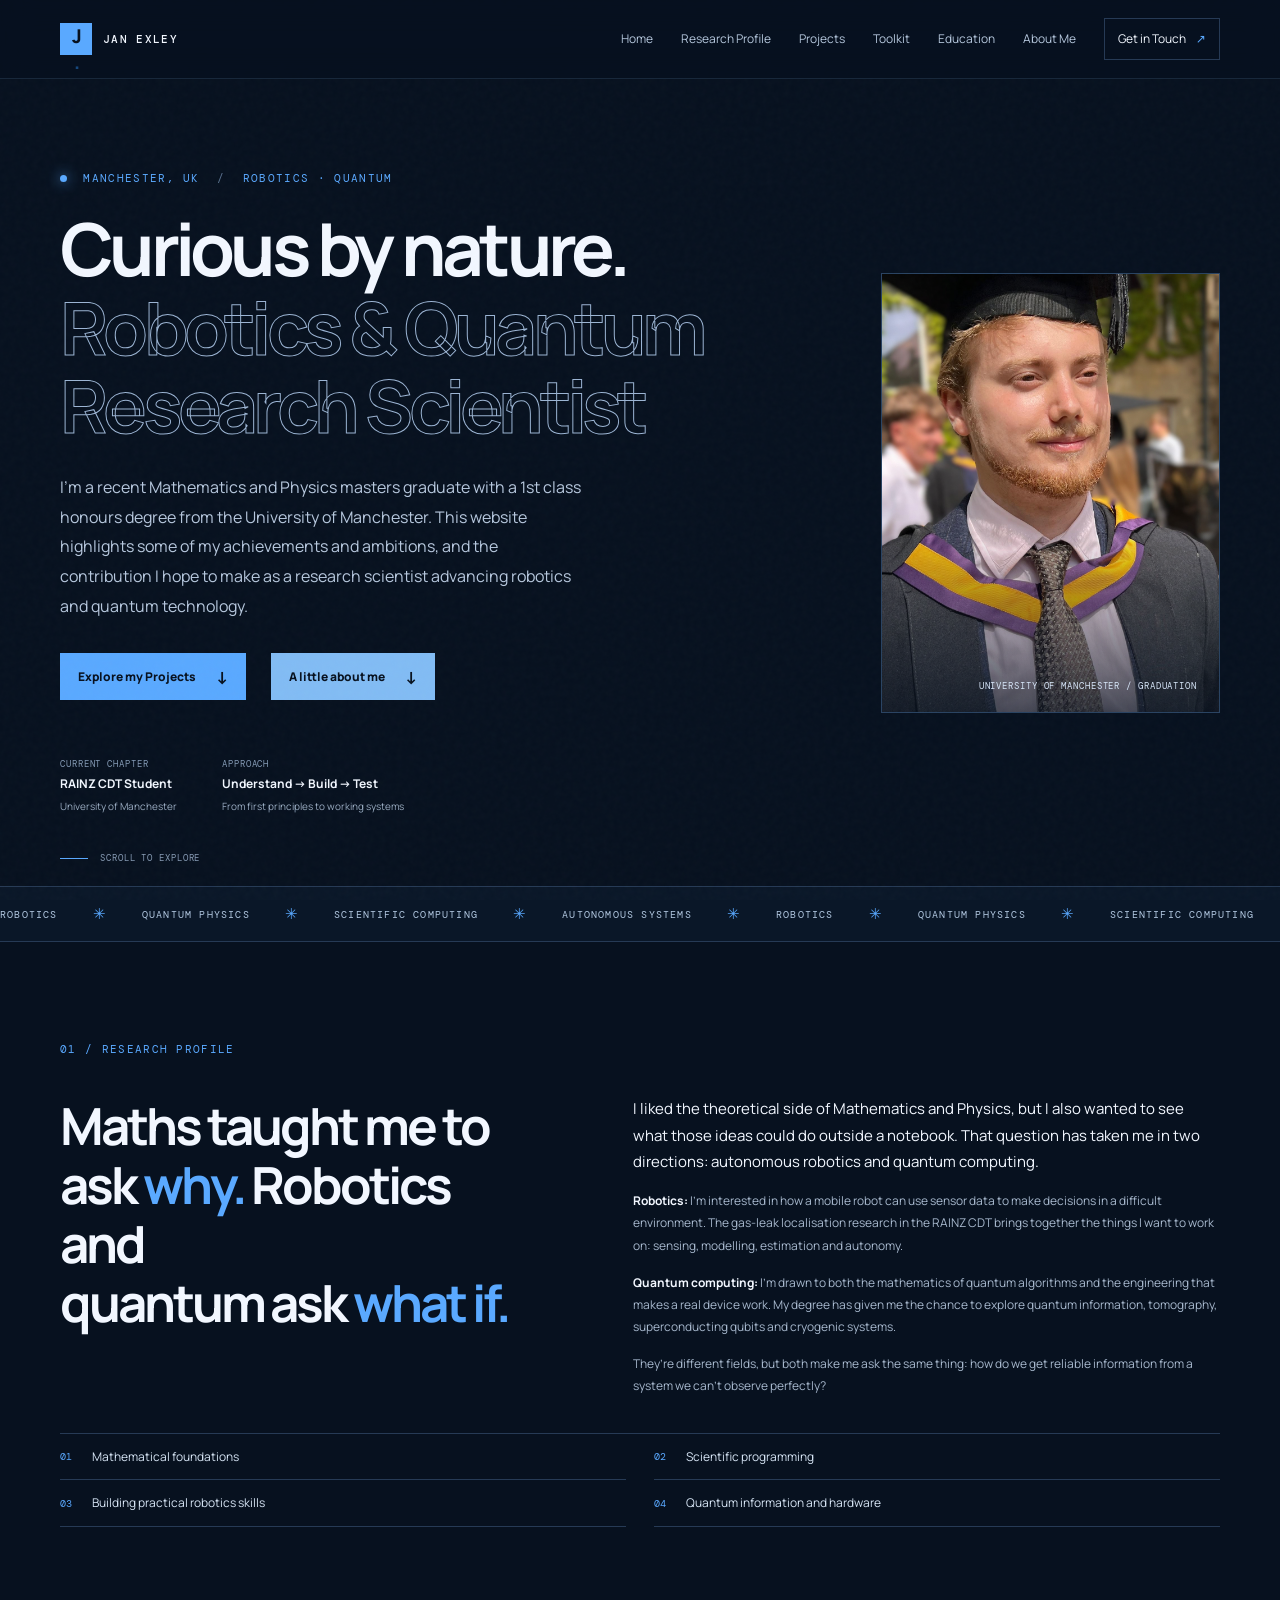
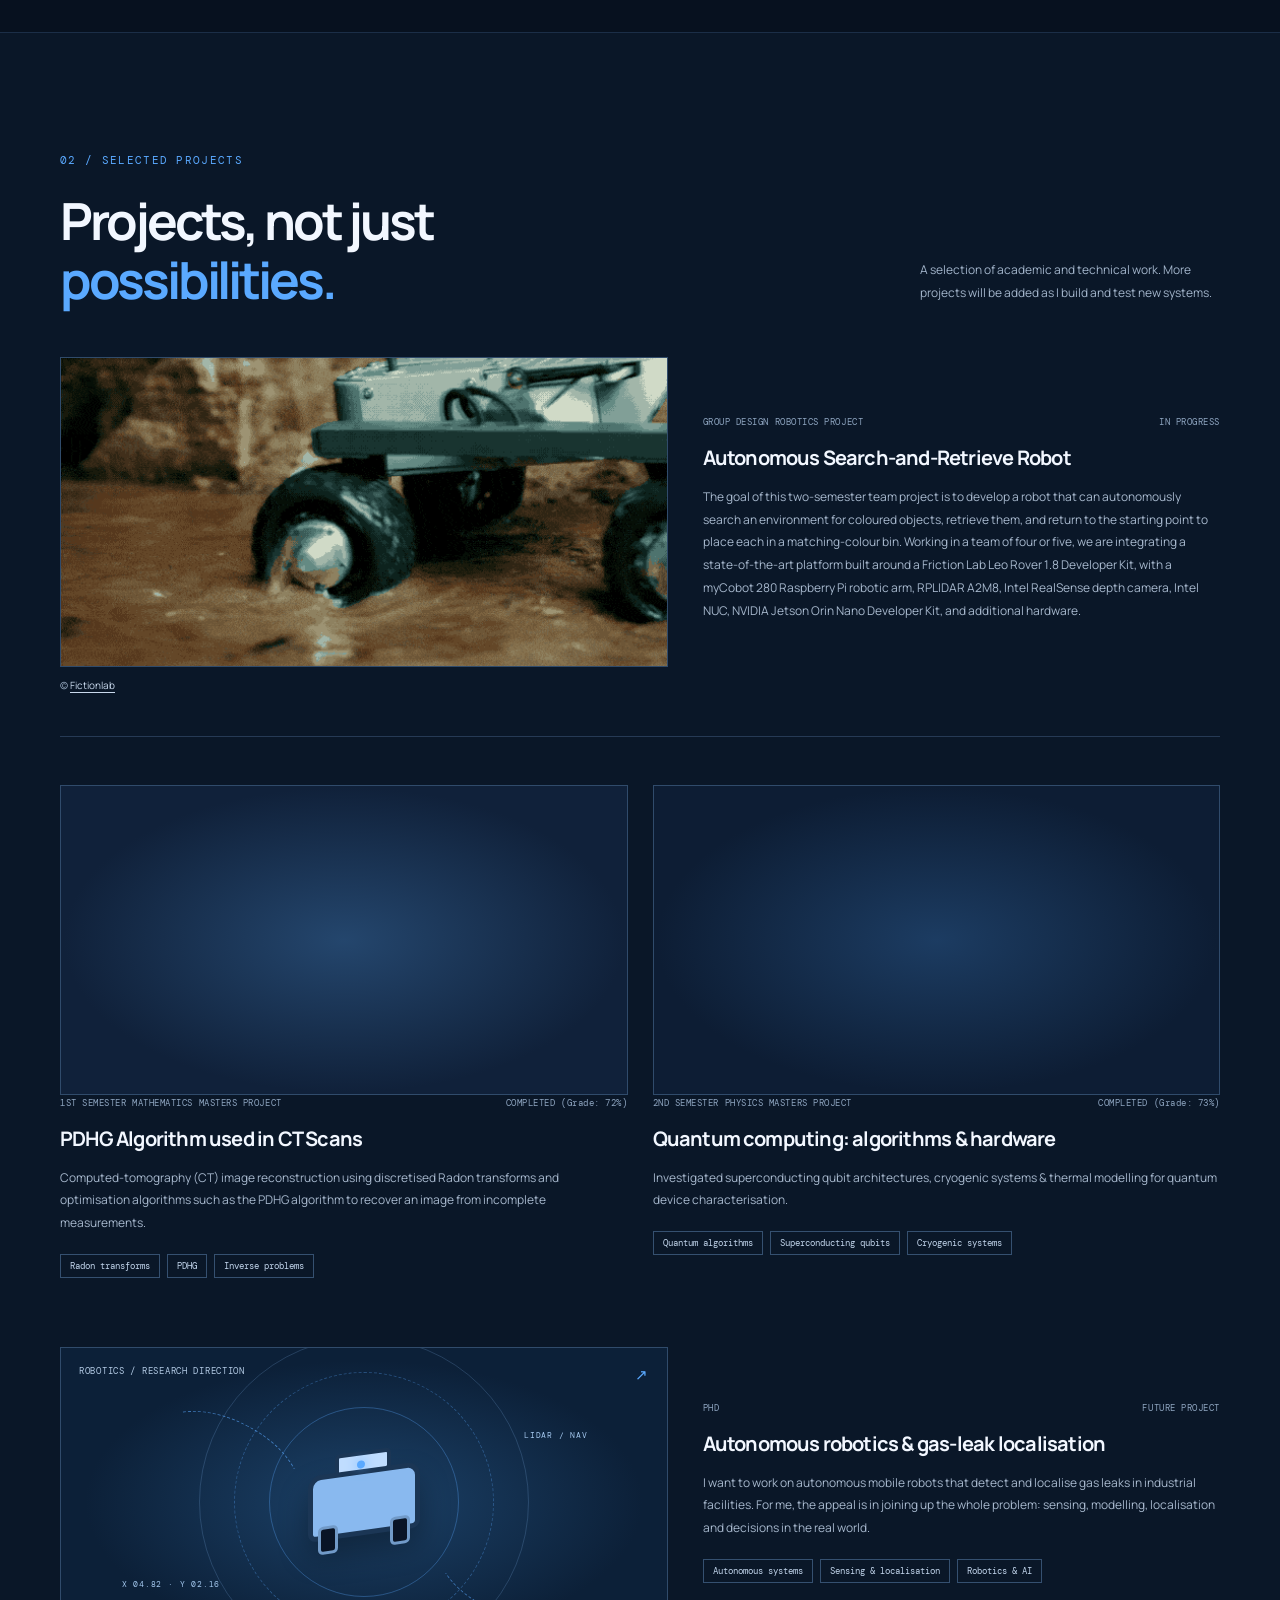
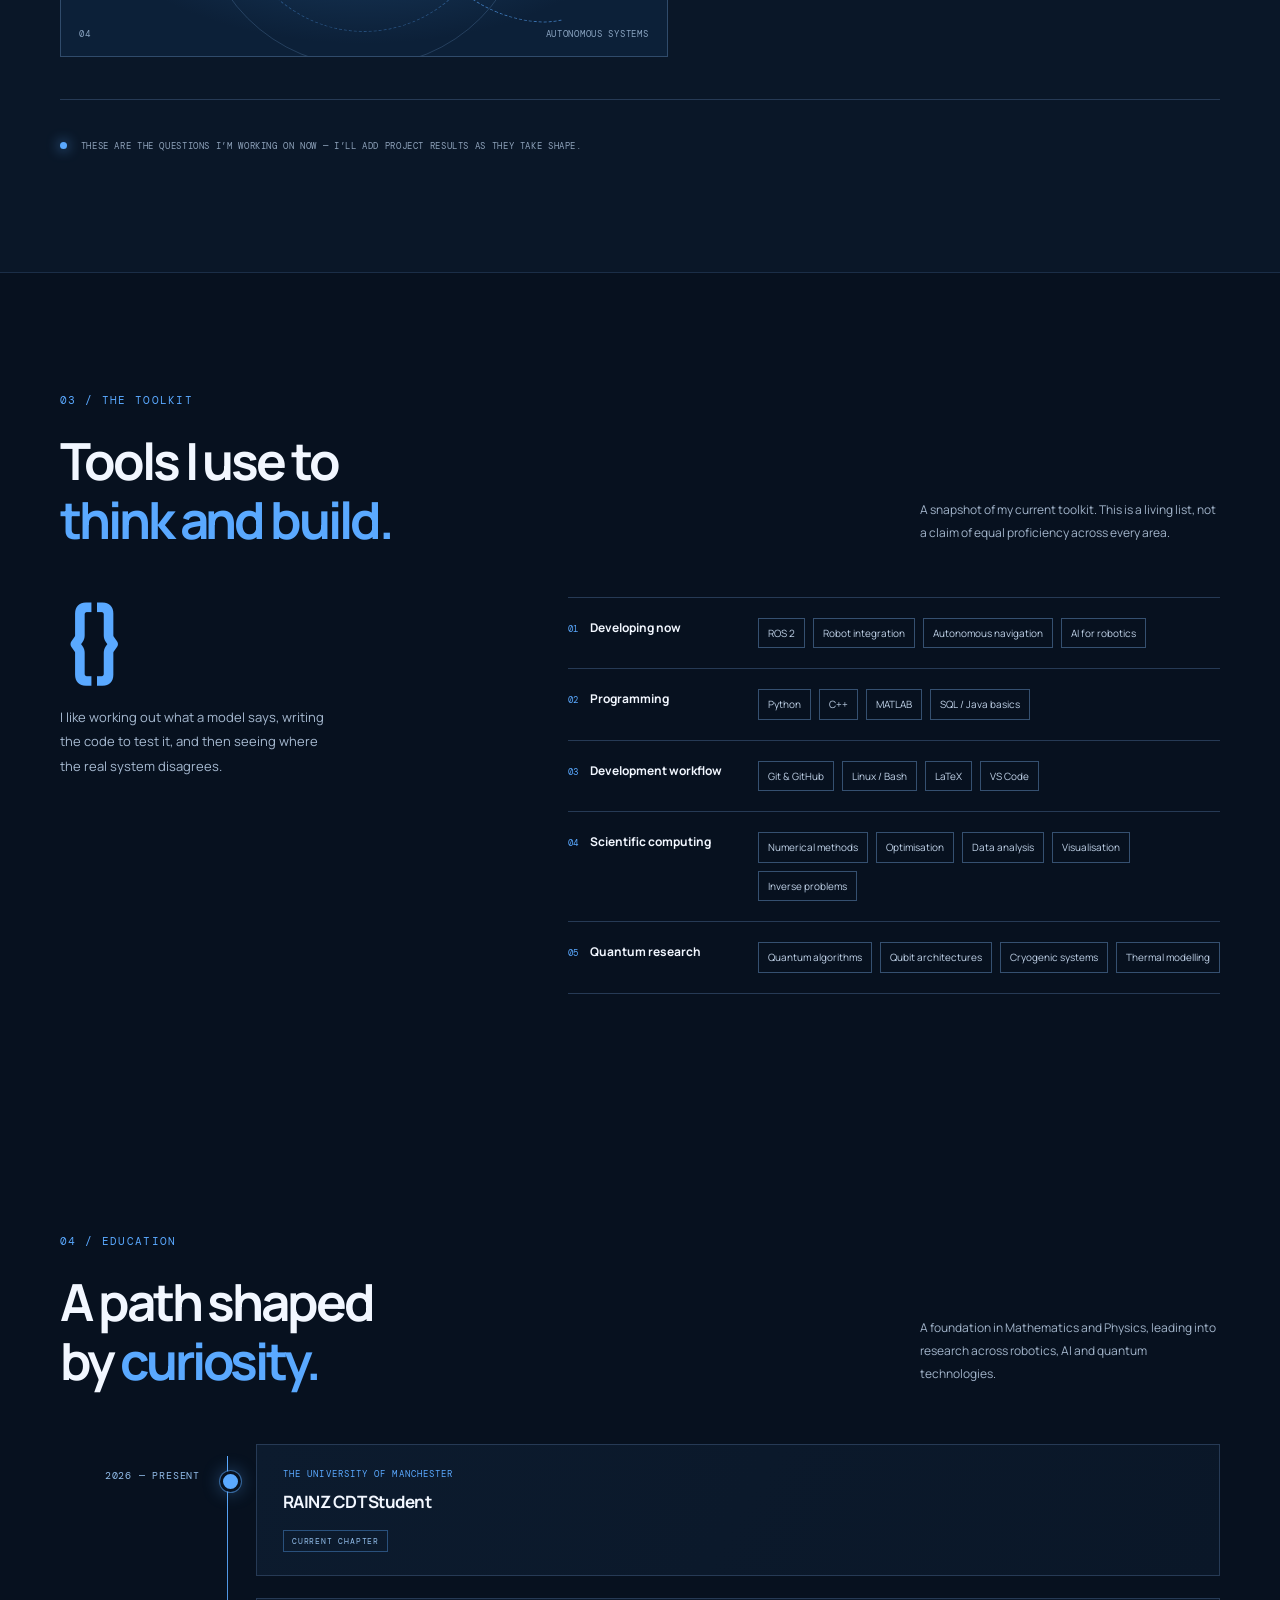
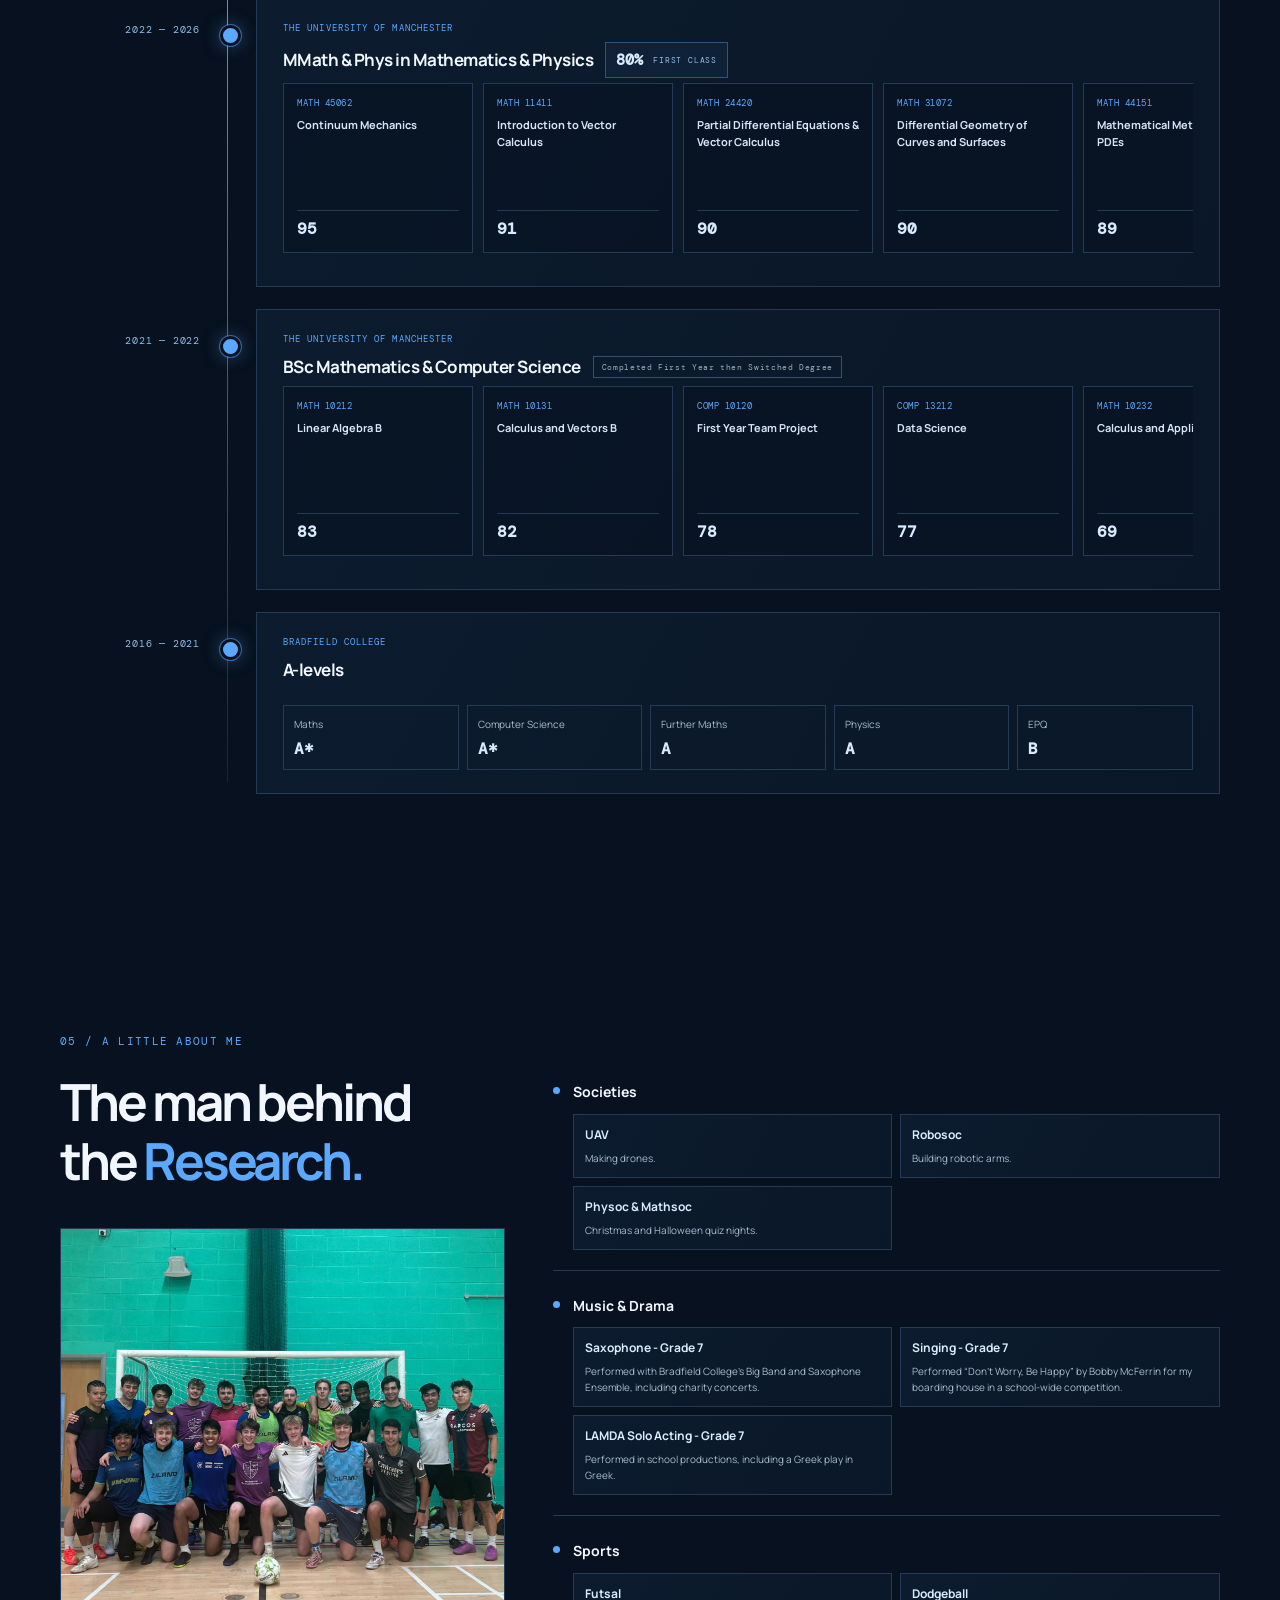
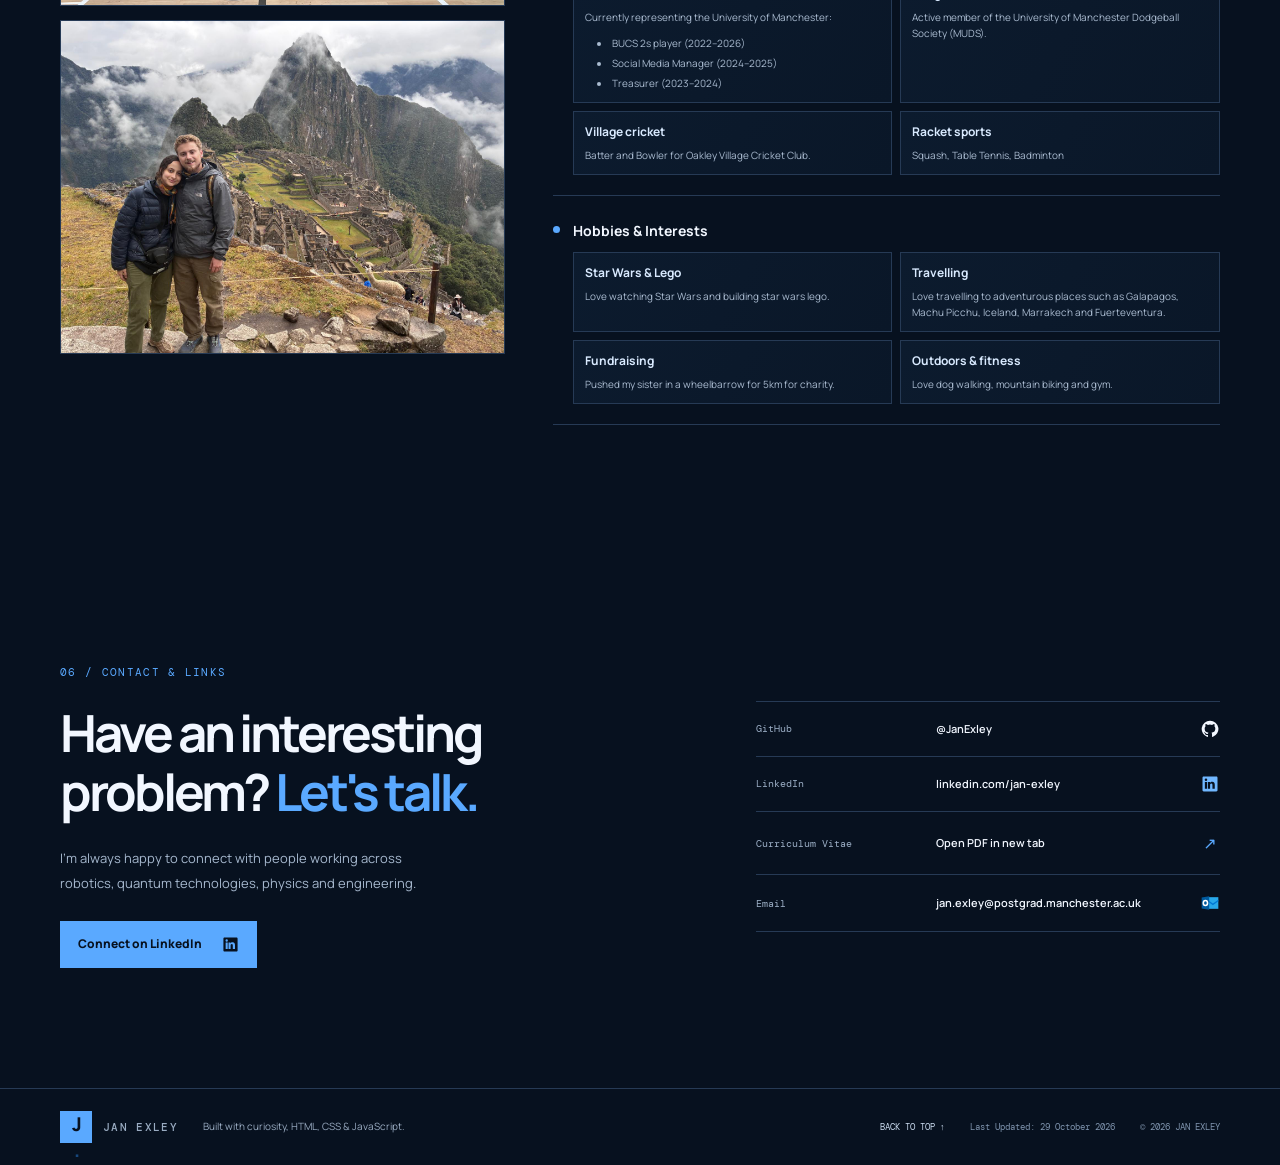
==== commit 05731ea4: "Add last updated timestamp and new GIF for Leo Rover waterproof testing - Created a new file 'last-u" ====
--- a/index.html
+++ b/index.html
@@ -84,20 +84,20 @@
 
       <div class="project-grid">
         <article class="project-card project-feature reveal">
-          <div class="project-visual visual-robot" aria-hidden="true">
-            <div class="visual-top"><span>GROUP DESIGN / ROBOTICS</span><span>↗</span></div>
-            <div class="robot-scene">
-              <div class="radar-ring ring-1"></div><div class="radar-ring ring-2"></div><div class="radar-ring ring-3"></div>
-              <div class="route route-a"></div><div class="route route-b"></div>
-              <div class="robot-body"><div class="robot-top"></div><div class="robot-wheel wheel-left"></div><div class="robot-wheel wheel-right"></div><div class="sensor"></div></div>
-              <span class="scene-label label-a">LIDAR / NAV</span><span class="scene-label label-b">X 04.82 · Y 02.16</span>
-            </div>
-            <div class="visual-bottom"><span>01</span><span>GROUP DESIGN PROJECT</span></div>
+          <div class="project-video-container">
+            <div class="project-visual project-video">
+              <img
+                class="project-video-gif"
+                src="videos/leo-rover-waterproof-all-terrain.gif"
+                alt="Leo Rover driving through water"
+                loading="eager">
+            </div>
+            <p class="video-credit">© <a href="https://fictionlab.pl/" target="_blank" rel="noopener noreferrer">Fictionlab</a></p>
           </div>
           <div class="project-info">
             <div class="project-meta"><span>GROUP DESIGN ROBOTICS PROJECT</span><span>IN PROGRESS</span></div>
-            <h3>Group Design Robotics Project</h3>
-            <p>Project details coming soon.</p>
+            <h3>Autonomous Search-and-Retrieve Robot</h3>
+            <p>The goal of this two-semester team project is to develop a robot that can autonomously search an environment for coloured objects, retrieve them, and return to the starting point to place each in a matching-colour bin. Working in a team of four or five, we are integrating a state-of-the-art platform built around a Friction Lab Leo Rover 1.8 Developer Kit, with a myCobot 280 Raspberry Pi robotic arm, RPLIDAR A2M8, Intel RealSense depth camera, Intel NUC, NVIDIA Jetson Orin Nano Developer Kit, and additional hardware.</p>
           </div>
         </article>
 
@@ -137,11 +137,10 @@
             <div class="visual-bottom"><span>04</span><span>AUTONOMOUS SYSTEMS</span></div>
           </div>
           <div class="project-info">
-            <div class="project-meta"><span>RAINZ CDT</span><span>RESEARCH DIRECTION</span></div>
+            <div class="project-meta"><span>PHD</span><span>FUTURE PROJECT</span></div>
             <h3>Autonomous robotics &amp; gas-leak localisation</h3>
             <p>I want to work on autonomous mobile robots that detect and localise gas leaks in industrial facilities. For me, the appeal is in joining up the whole problem: sensing, modelling, localisation and decisions in the real world.</p>
             <div class="tag-row"><span>Autonomous systems</span><span>Sensing &amp; localisation</span><span>Robotics &amp; AI</span></div>
-            <div class="project-links"><a href="https://github.com/UoMMScRobotics/UOMDocumentationForLeoRover" target="_blank" rel="noreferrer">Course reference <span>↗</span></a></div>
           </div>
         </article>
       </div>
@@ -156,10 +155,10 @@
       <div class="toolkit-layout">
         <div class="toolkit-intro reveal"><span class="big-bracket">{ }</span><p>I like working out what a model says, writing the code to test it, and then seeing where the real system disagrees.</p></div>
         <div class="skill-groups">
-          <div class="skill-group reveal"><div class="skill-head"><span>01</span><h3>Programming</h3></div><div class="skill-list"><span>Python</span><span>C++</span><span>MATLAB</span><span>SQL / Java basics</span></div></div>
-          <div class="skill-group reveal"><div class="skill-head"><span>02</span><h3>Scientific computing</h3></div><div class="skill-list"><span>Numerical methods</span><span>Optimisation</span><span>Data analysis</span><span>Visualisation</span><span>Inverse problems</span></div></div>
+          <div class="skill-group reveal"><div class="skill-head"><span>01</span><h3>Developing now</h3></div><div class="skill-list"><span>ROS 2</span><span>Robot integration</span><span>Autonomous navigation</span><span>AI for robotics</span></div></div>
+          <div class="skill-group reveal"><div class="skill-head"><span>02</span><h3>Programming</h3></div><div class="skill-list"><span>Python</span><span>C++</span><span>MATLAB</span><span>SQL / Java basics</span></div></div>
           <div class="skill-group reveal"><div class="skill-head"><span>03</span><h3>Development workflow</h3></div><div class="skill-list"><span>Git & GitHub</span><span>Linux / Bash</span><span>LaTeX</span><span>VS Code</span></div></div>
-          <div class="skill-group reveal"><div class="skill-head"><span>04</span><h3>Developing now</h3></div><div class="skill-list"><span>ROS 2</span><span>Robot integration</span><span>Autonomous navigation</span><span>AI for robotics</span></div></div>
+          <div class="skill-group reveal"><div class="skill-head"><span>04</span><h3>Scientific computing</h3></div><div class="skill-list"><span>Numerical methods</span><span>Optimisation</span><span>Data analysis</span><span>Visualisation</span><span>Inverse problems</span></div></div>
           <div class="skill-group reveal"><div class="skill-head"><span>05</span><h3>Quantum research</h3></div><div class="skill-list"><span>Quantum algorithms</span><span>Qubit architectures</span><span>Cryogenic systems</span><span>Thermal modelling</span></div></div>
         </div>
       </div>
@@ -283,7 +282,7 @@
         <p class="eyebrow">05 / A LITTLE ABOUT ME</p>
         <h2>The man behind<br>the <em>Research.</em></h2>
         <img class="profile-photo" src="images/futsal.jpeg" alt="Jan playing futsal">
-        <img class="profile-photo machu-photo" src="images/Machu_Picchu.jpeg" alt="Machu Picchu in Peru">
+        <img class="profile-photo machu-photo" src="images/Machu_Picchu_landscape.jpeg" alt="Machu Picchu in Peru">
       </div>
       <div class="about-copy reveal">
         <ul class="about-highlights">
@@ -338,13 +337,18 @@
         <p class="eyebrow">06 / CONTACT & LINKS</p>
         <h2>Have an interesting<br>problem? <em>Let's talk.</em></h2>
         <p>I'm always happy to connect with people working across robotics, quantum technologies, physics and engineering.</p>
-        <a class="button button-primary" href="https://www.linkedin.com/in/jan-exley" target="_blank" rel="noreferrer">Connect on LinkedIn <span>↗</span></a>
+        <a class="button button-primary" href="https://www.linkedin.com/in/jan-exley" target="_blank" rel="noreferrer">
+          Connect on LinkedIn
+          <span class="contact-icon linkedin-icon" aria-hidden="true">
+            <svg viewBox="0 0 24 24" focusable="false"><path d="M20.45 2H3.55C2.69 2 2 2.68 2 3.52v16.96c0 .84.69 1.52 1.55 1.52h16.9c.86 0 1.55-.68 1.55-1.52V3.52c0-.84-.69-1.52-1.55-1.52ZM8.1 18.2H5.16V9.25H8.1v8.95ZM6.63 8.03a1.7 1.7 0 1 1 0-3.4 1.7 1.7 0 0 1 0 3.4Zm11.57 10.17h-2.94v-4.35c0-1.04-.02-2.38-1.45-2.38-1.45 0-1.67 1.13-1.67 2.3v4.43H9.2V9.25h2.82v1.22h.04c.39-.74 1.35-1.52 2.78-1.52 2.97 0 3.52 1.95 3.52 4.49v4.76Z"/></svg>
+          </span>
+        </a>
       </div>
       <div class="contact-links reveal">
-        <a href="https://github.com/JanExley" target="_blank" rel="noreferrer"><span>GitHub</span><strong>@JanExley</strong><span class="external">↗</span></a>
-        <a href="https://www.linkedin.com/in/jan-exley" target="_blank" rel="noreferrer"><span>LinkedIn</span><strong>linkedin.com/jan-exley</strong><span class="external">↗</span></a>
-        <a href="documents/Jan_Exley_CV.pdf"><span>Curriculum Vitae</span><strong>Download PDF</strong><span class="external">↓</span></a>
-        <a href="mailto:jan.exley@postgrad.manchester.ac.uk"><span>Email</span><strong>jan.exley@postgrad.manchester.ac.uk</strong><span class="external">↗</span></a>
+        <a href="https://github.com/JanExley" target="_blank" rel="noreferrer"><span>GitHub</span><strong>@JanExley</strong><span class="external contact-icon github-icon" aria-hidden="true"><svg viewBox="0 0 24 24" focusable="false"><path d="M12 .9a11.1 11.1 0 0 0-3.51 21.63c.56.1.76-.24.76-.54v-2.08c-3.1.67-3.76-1.32-3.76-1.32-.5-1.29-1.24-1.63-1.24-1.63-1.02-.7.08-.69.08-.69 1.12.08 1.7 1.15 1.7 1.15 1 1.7 2.61 1.21 3.25.93.1-.72.39-1.21.71-1.49-2.48-.28-5.09-1.24-5.09-5.52 0-1.22.44-2.22 1.15-3-.12-.28-.5-1.42.11-2.96 0 0 .94-.3 3.05 1.15a10.62 10.62 0 0 1 5.55 0c2.12-1.45 3.05-1.15 3.05-1.15.61 1.54.23 2.68.11 2.96.72.78 1.15 1.78 1.15 3 0 4.3-2.62 5.24-5.11 5.52.4.35.76 1.03.76 2.08v3.1c0 .3.2.65.77.54A11.1 11.1 0 0 0 12 .9Z"/></svg></span></a>
+        <a href="https://www.linkedin.com/in/jan-exley" target="_blank" rel="noreferrer"><span>LinkedIn</span><strong>linkedin.com/jan-exley</strong><span class="external contact-icon linkedin-icon" aria-hidden="true"><svg viewBox="0 0 24 24" focusable="false"><path d="M20.45 2H3.55C2.69 2 2 2.68 2 3.52v16.96c0 .84.69 1.52 1.55 1.52h16.9c.86 0 1.55-.68 1.55-1.52V3.52c0-.84-.69-1.52-1.55-1.52ZM8.1 18.2H5.16V9.25H8.1v8.95ZM6.63 8.03a1.7 1.7 0 1 1 0-3.4 1.7 1.7 0 0 1 0 3.4Zm11.57 10.17h-2.94v-4.35c0-1.04-.02-2.38-1.45-2.38-1.45 0-1.67 1.13-1.67 2.3v4.43H9.2V9.25h2.82v1.22h.04c.39-.74 1.35-1.52 2.78-1.52 2.97 0 3.52 1.95 3.52 4.49v4.76Z"/></svg></span></a>
+        <a href="documents/Jan_Exley_CV.pdf" target="_blank" rel="noopener noreferrer"><span>Curriculum Vitae</span><strong>Open PDF in new tab</strong><span class="external">↗</span></a>
+        <a href="https://outlook.office.com/mail/deeplink/compose?to=jan.exley%40postgrad.manchester.ac.uk" target="_blank" rel="noopener noreferrer"><span>Email</span><strong>jan.exley@postgrad.manchester.ac.uk</strong><span class="external contact-icon outlook-icon" aria-hidden="true"><svg viewBox="0 0 24 24" focusable="false"><path fill="#28a8ea" d="M9 5h13v14H9z"/><path fill="#0078d4" d="m9 8 6.5 4.7L22 8v2l-6.5 4.7L9 10z"/><path fill="#005a9e" d="M2 5.5 11 4v16l-9-1.5z"/><path fill="#fff" fill-rule="evenodd" d="M6.5 8a3.5 4 0 1 0 0 8 3.5 4 0 0 0 0-8Zm0 1.8a1.65 2.2 0 1 1 0 4.4 1.65 2.2 0 0 1 0-4.4Z"/></svg></span></a>
       </div>
     </section>
   </main>
@@ -353,6 +357,7 @@
     <a class="wordmark" href="#top"><span class="mark">J<span>.</span></span><span>JAN EXLEY</span></a>
     <p>Built with curiosity, HTML, CSS & JavaScript.</p>
     <a href="#top" class="back-top">BACK TO TOP ↑</a>
+    <span class="last-updated">Last Updated: <time id="last-updated" datetime="2026-10-29T17:59:58Z">29 October 2026</time></span>
     <span class="copyright">© <span id="year">2026</span> JAN EXLEY</span>
   </footer>
   <script src="script.js"></script>
--- a/style.css
+++ b/style.css
@@ -155,6 +155,10 @@
 .project-feature { grid-column: 1 / -1; display: grid; grid-template-columns: 1.08fr .92fr; gap: 35px; align-items: center; padding-bottom: 42px; border-bottom: 1px solid var(--line); }
 .project-visual { display: block; position: relative; height: 310px; overflow: hidden; background: #10243c; border: 1px solid #304b6b; transition: border-color .2s, transform .3s; }
 .project-visual:hover { border-color: var(--accent); transform: translateY(-3px); }
+.project-video-container { min-width: 0; }
+.project-video-gif { position: absolute; inset: 0; display: block; width: 100%; height: 100%; object-fit: cover; }
+.video-credit { margin: 10px 0 0; color: #9cafc6; font-size: 10px; }
+.video-credit a { color: #c9d9ed; text-decoration: underline; text-underline-offset: 3px; }
 .tomography-cover-link { background: #fff; }
 .tomography-cover { position: absolute; inset: -10%; display: block; width: 120%; height: 120%; border: 0; pointer-events: none; }
 .visual-top, .visual-bottom { position: absolute; z-index: 2; left: 18px; right: 18px; display: flex; justify-content: space-between; font: 9px var(--mono); letter-spacing: .08em; color: #b2c9e3; }
@@ -215,9 +219,17 @@
 .contact-main > p:not(.eyebrow) { max-width: 380px; margin-top: 25px; color: #a6b8ce; font-size: 13px; line-height: 1.9; }.contact-main .button { margin-top: 12px; }
 .contact-links { border-top: 1px solid var(--line); }
 .contact-links a { display: grid; grid-template-columns: 1fr 1.5fr 20px; gap: 10px; align-items: center; padding: 18px 0; border-bottom: 1px solid var(--line); }
-.contact-links a > span:first-child { color: #9cafc6; font: 10px var(--mono); }.contact-links strong { font-size: 11px; font-weight: 600; }.external { color: var(--accent); text-align: right; }
+.contact-links a > span:first-child { color: #9cafc6; font: 10px var(--mono); }.contact-links strong { font-size: 11px; font-weight: 600; }.external { display: flex; align-items: center; justify-content: center; color: var(--accent); }
+.contact-icon { display: inline-flex; align-items: center; justify-content: center; }
+.contact-icon svg { display: block; width: 18px; height: 18px; }
+.contact-icon:not(.outlook-icon) svg { fill: currentColor; }
+.github-icon { color: #f2f7ff; }
+.linkedin-icon { color: #70b7ff; }
+.outlook-icon svg { width: 20px; height: 20px; }
+.button .contact-icon { color: #07111f; }
+.button .contact-icon svg { width: 17px; height: 17px; }
 .site-footer { display: flex; align-items: center; gap: 25px; padding: 22px max(32px, calc((100vw - var(--wrap))/2)); border-top: 1px solid var(--line); color: #9aacc2; font-size: 10px; }
-.site-footer p { margin: 0; }.back-top { margin-left: auto; color: #cbdcf0; font: 9px var(--mono); }.copyright { color: #8196b0; font: 9px var(--mono); }
+.site-footer p { margin: 0; }.back-top { margin-left: auto; color: #cbdcf0; font: 9px var(--mono); }.last-updated, .copyright { color: #8196b0; font: 9px var(--mono); }
 .reveal { opacity: 1; transform: none; }
 .js .reveal { opacity: 0; transform: translateY(18px); transition: opacity .7s ease, transform .7s ease; }
 .js .reveal.is-visible { opacity: 1; transform: translateY(0); }
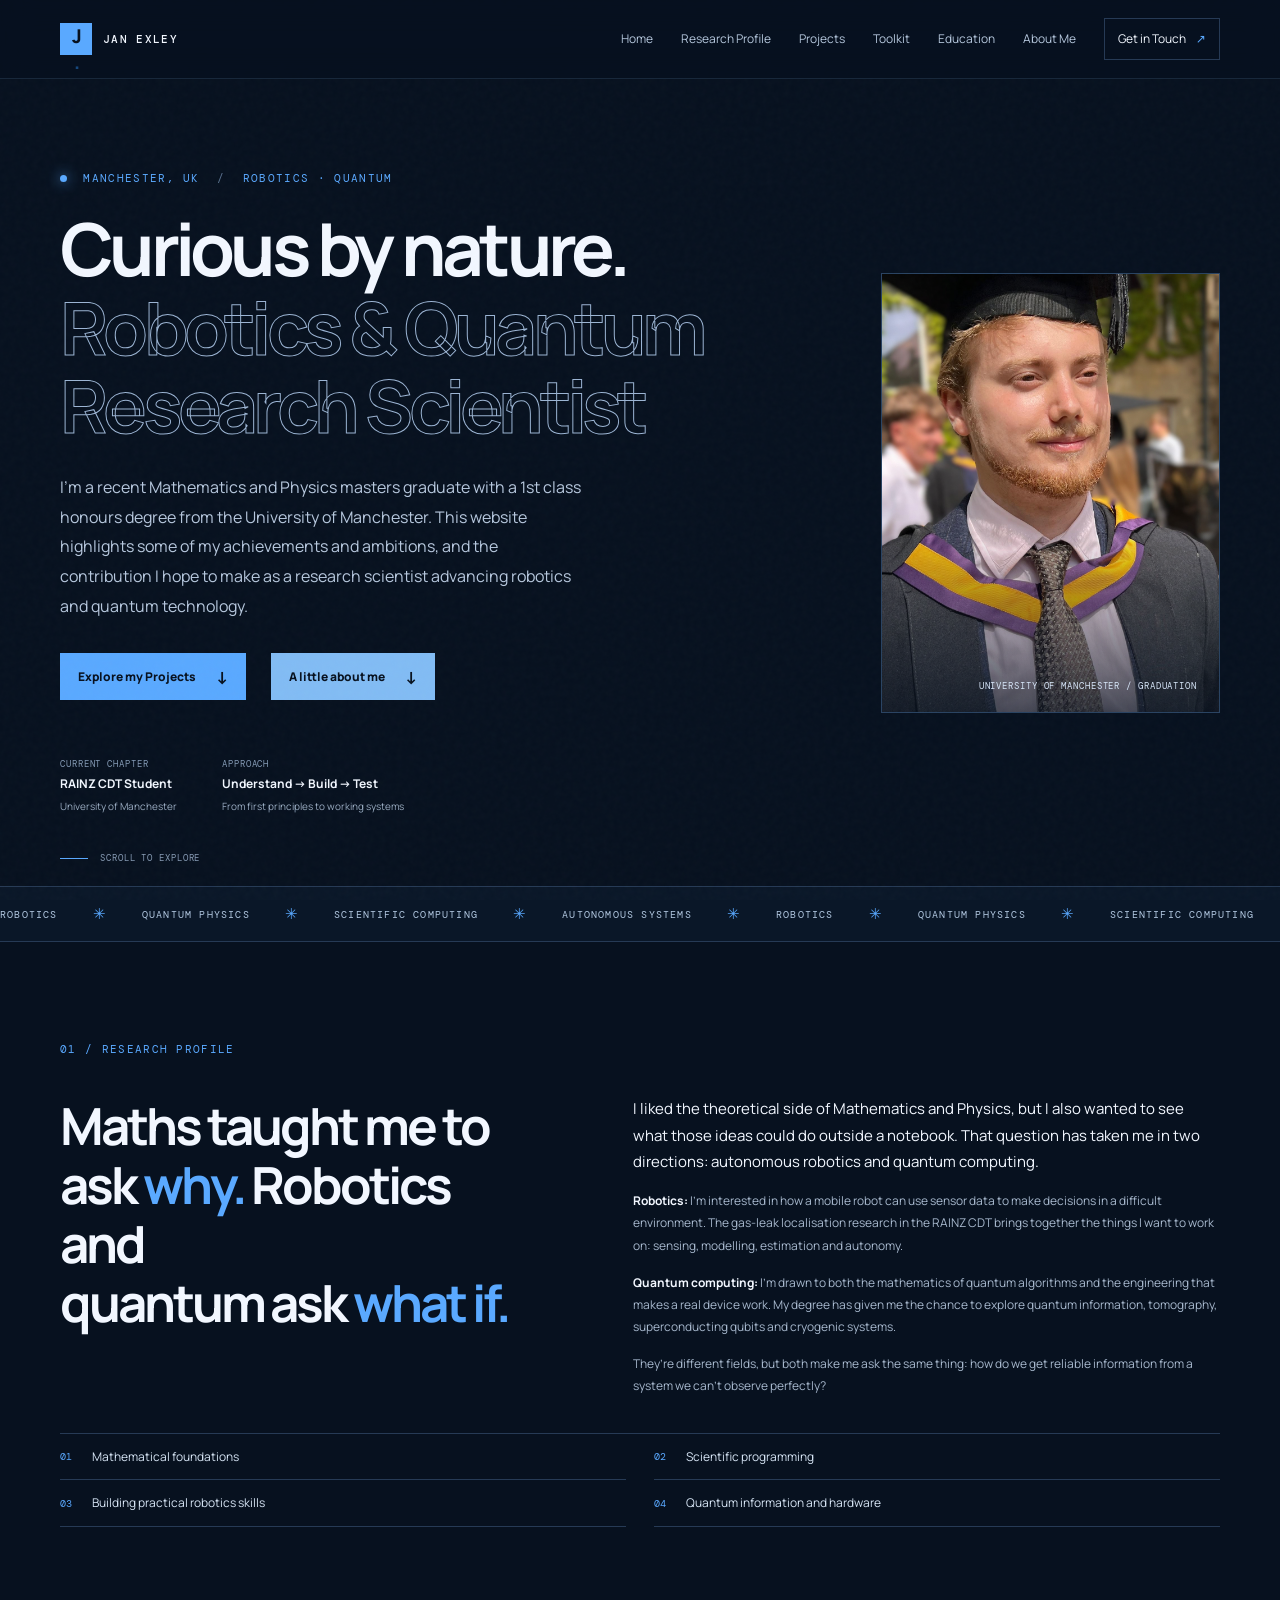
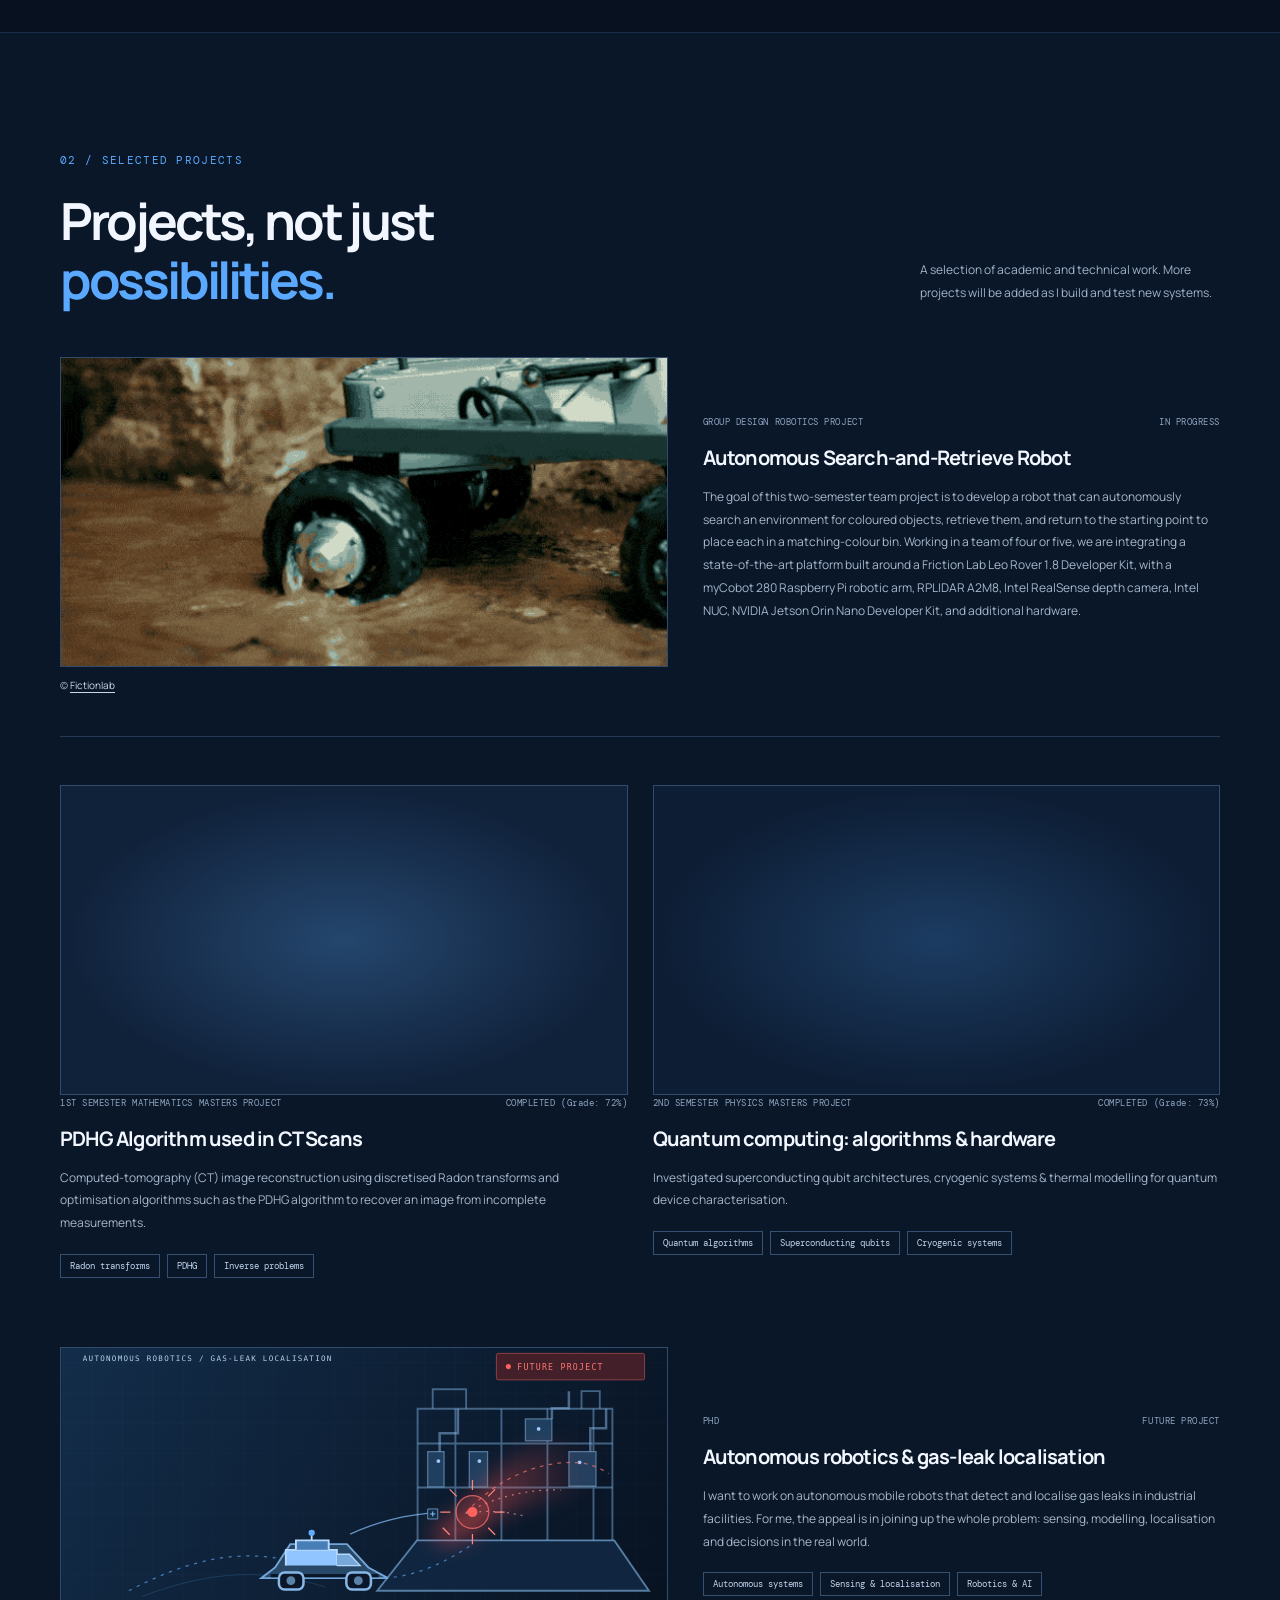
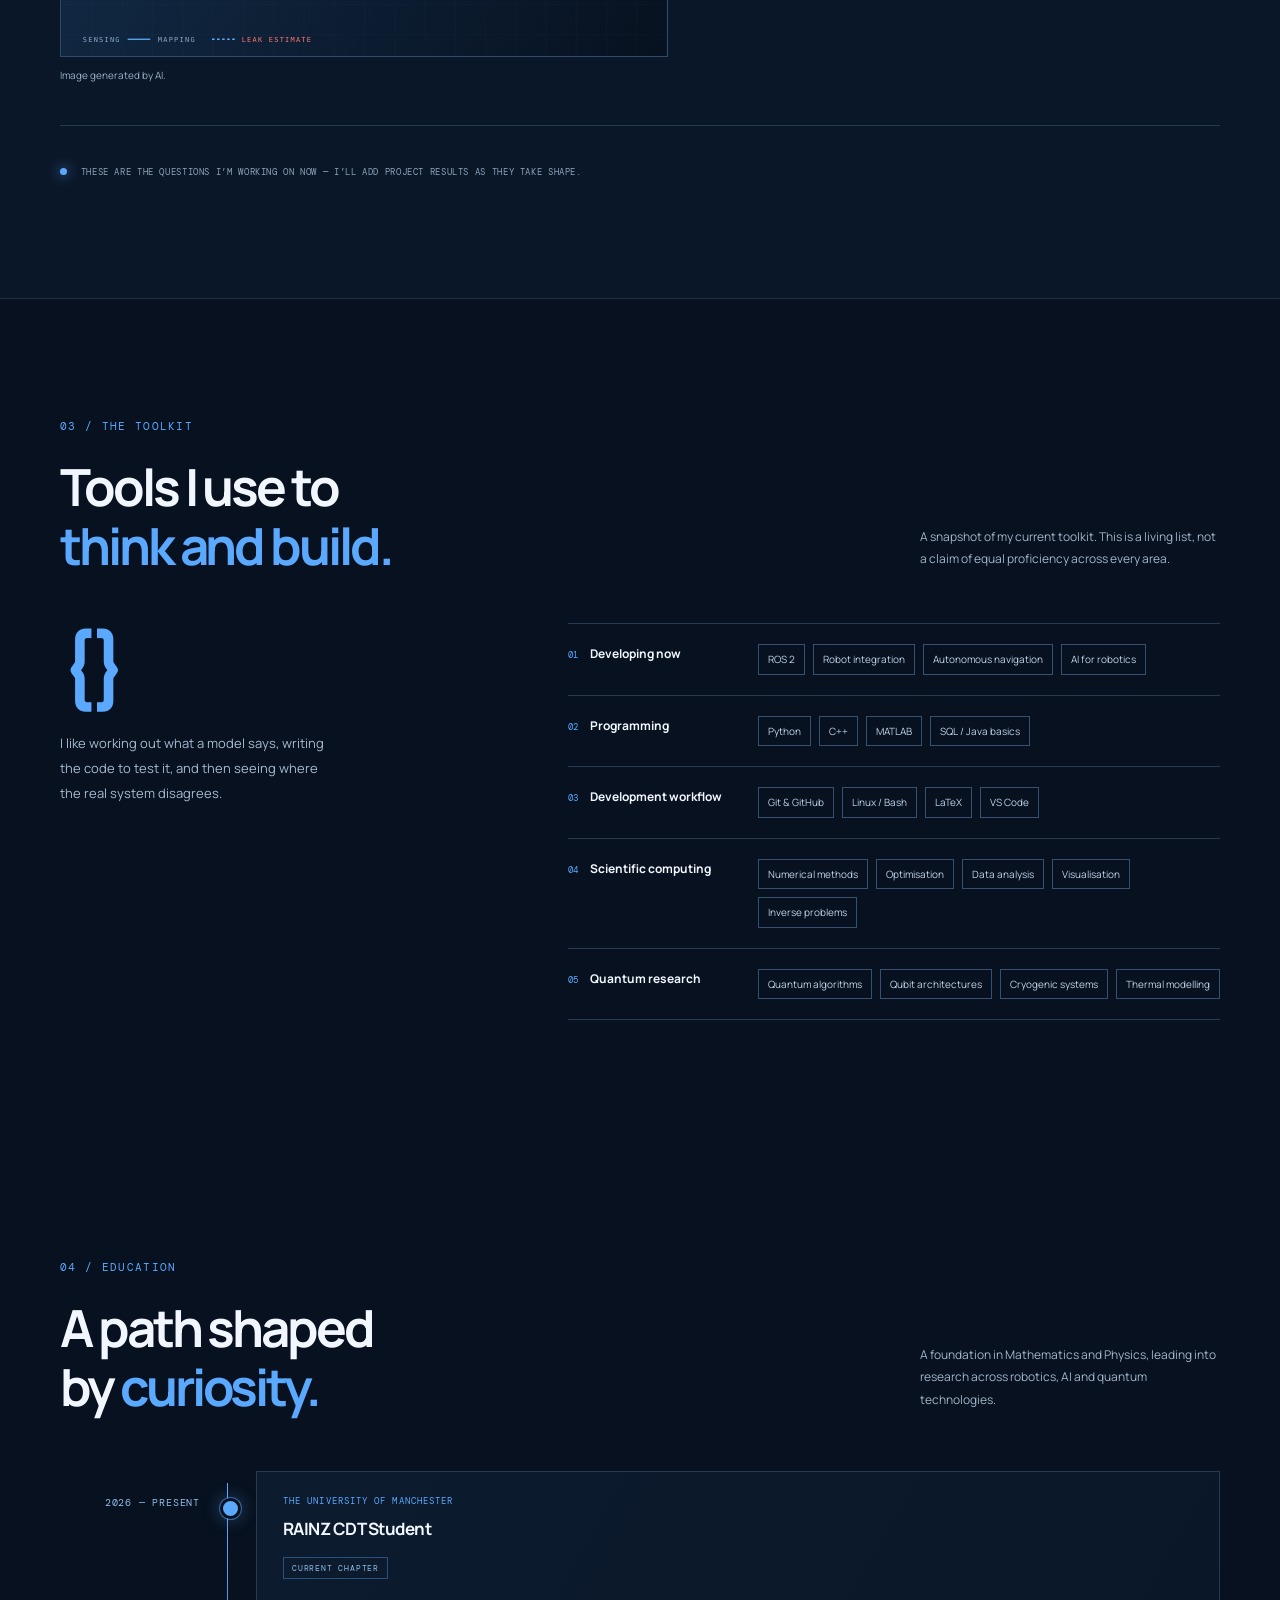
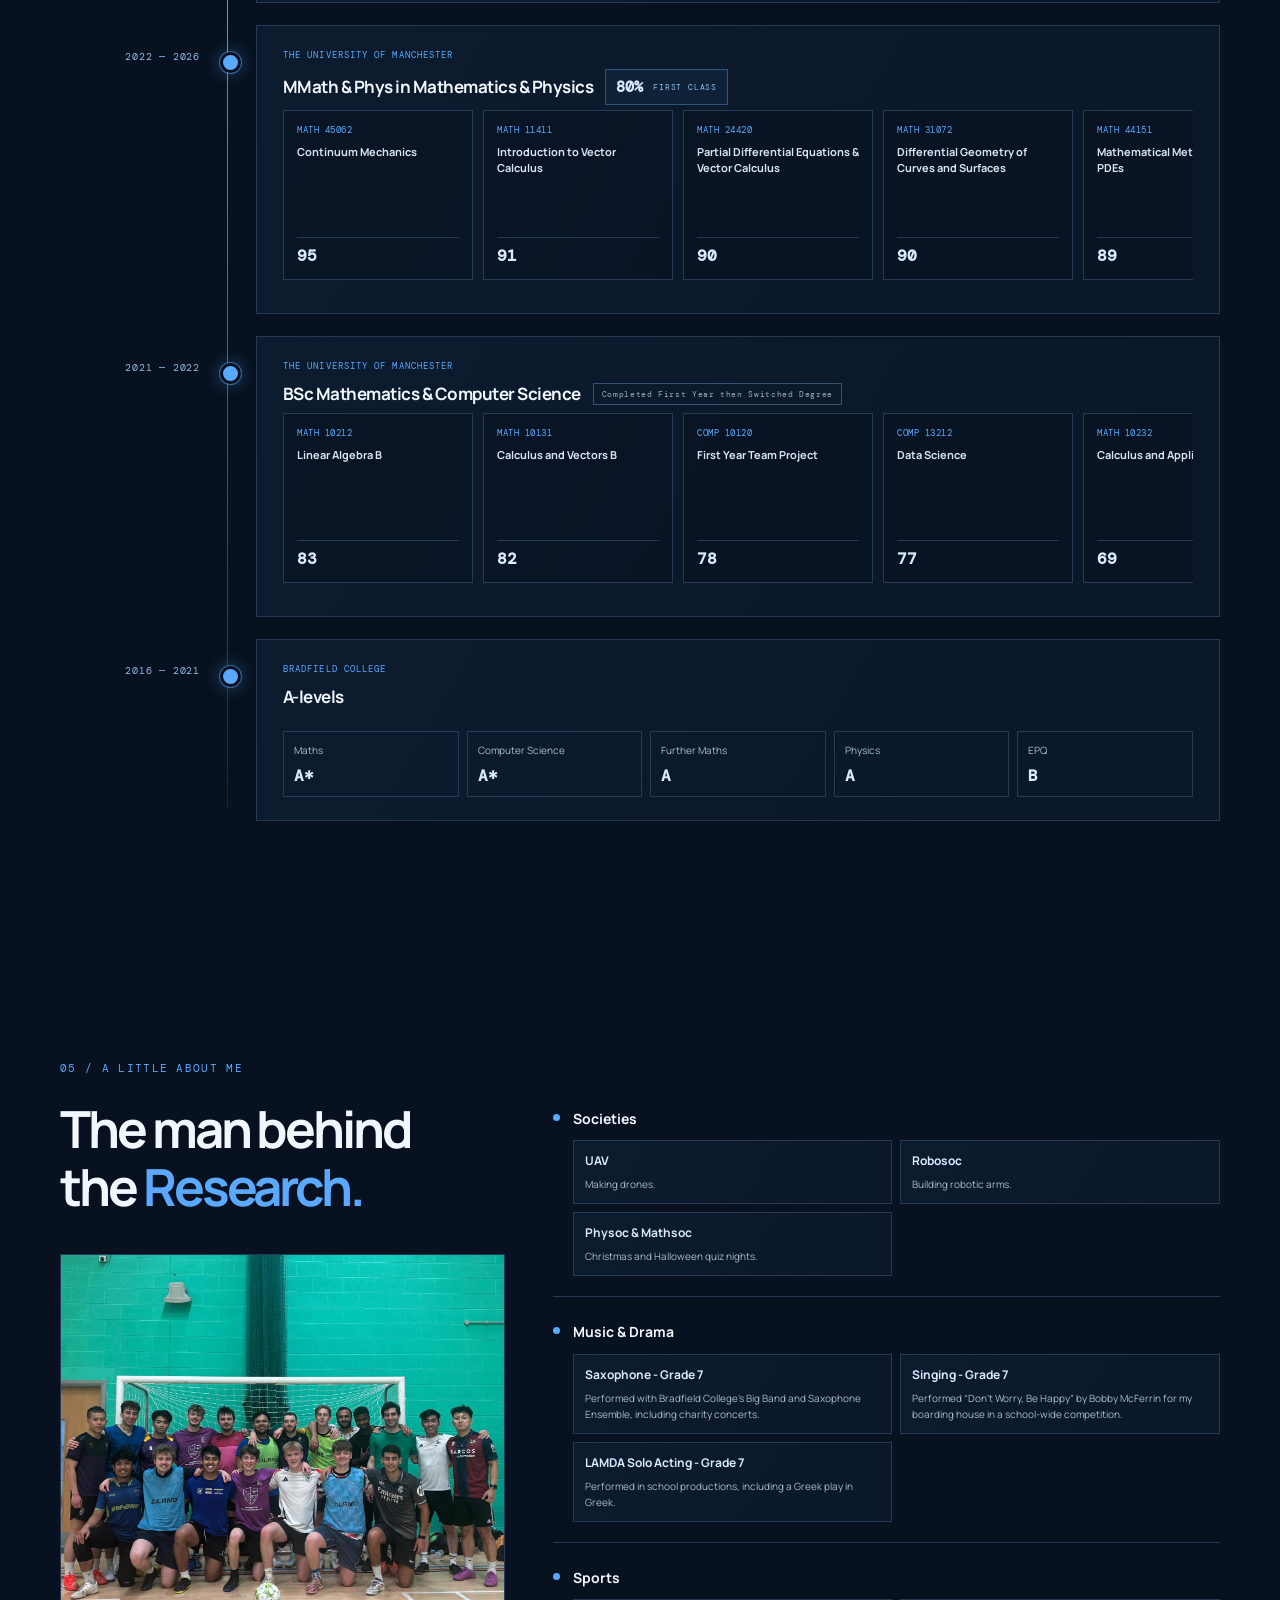
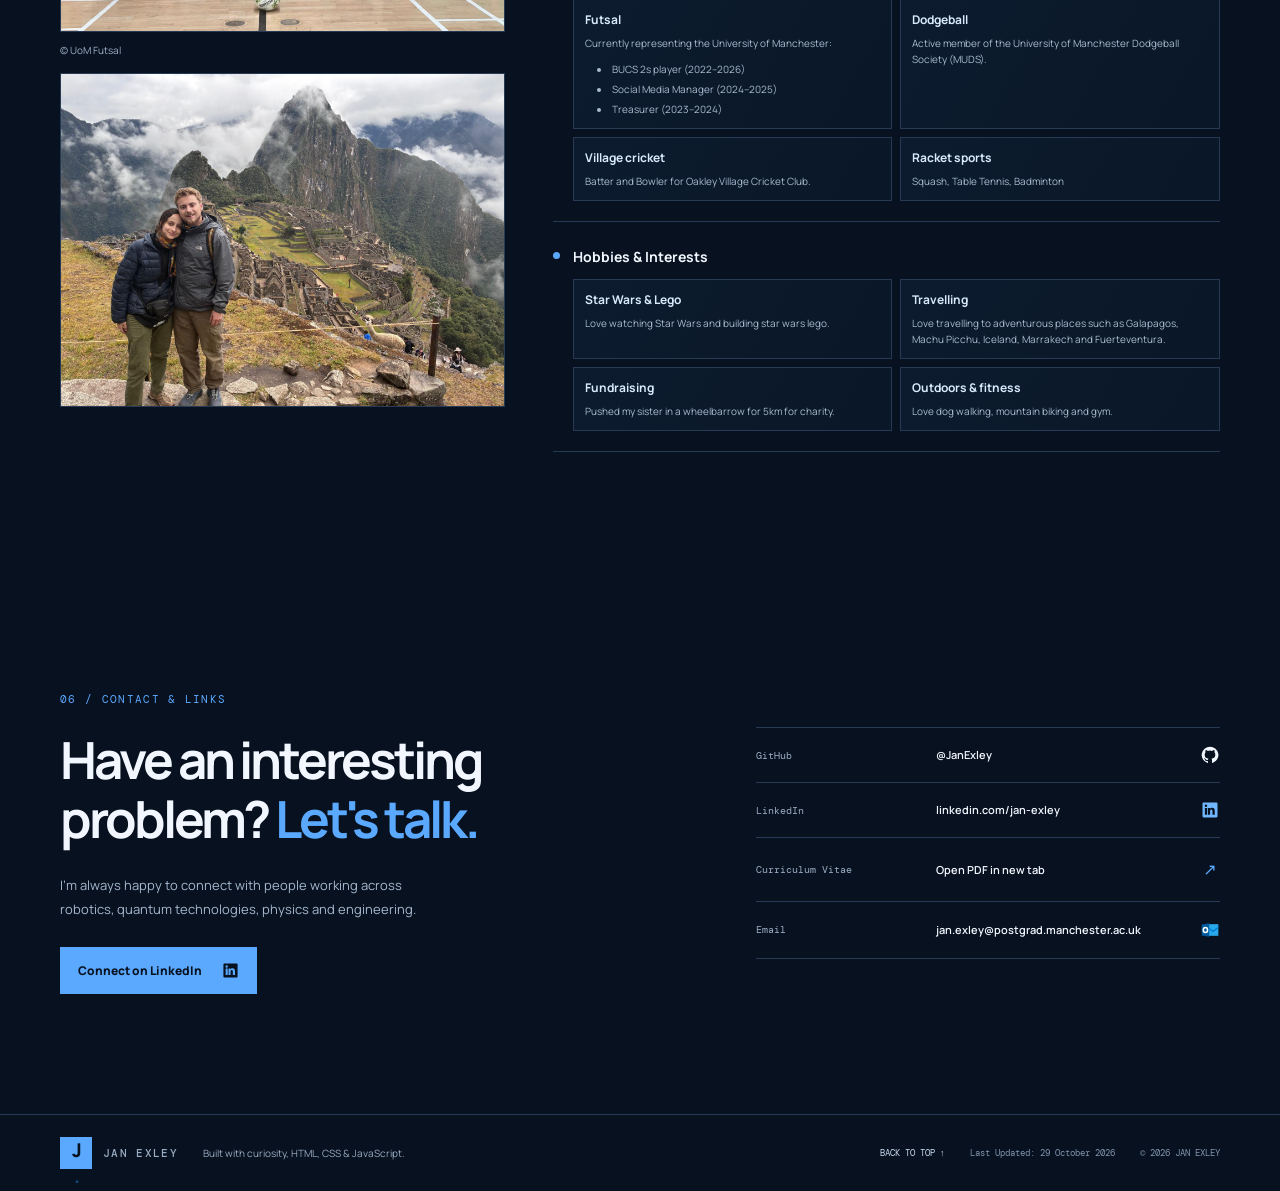
==== commit 92cc11a1: "Update project visuals: replace robotics infographic with gas leak localization SVG and add image cr" ====
--- a/index.html
+++ b/index.html
@@ -126,15 +126,11 @@
         </article>
 
         <article class="project-card project-feature reveal">
-          <div class="project-visual visual-robot" aria-hidden="true">
-            <div class="visual-top"><span>ROBOTICS / RESEARCH DIRECTION</span><span>↗</span></div>
-            <div class="robot-scene">
-              <div class="radar-ring ring-1"></div><div class="radar-ring ring-2"></div><div class="radar-ring ring-3"></div>
-              <div class="route route-a"></div><div class="route route-b"></div>
-              <div class="robot-body"><div class="robot-top"></div><div class="robot-wheel wheel-left"></div><div class="robot-wheel wheel-right"></div><div class="sensor"></div></div>
-              <span class="scene-label label-a">LIDAR / NAV</span><span class="scene-label label-b">X 04.82 · Y 02.16</span>
-            </div>
-            <div class="visual-bottom"><span>04</span><span>AUTONOMOUS SYSTEMS</span></div>
+          <div class="phd-infographic-container">
+            <div class="project-visual phd-infographic">
+              <img src="images/gas-leak-localisation.svg" alt="Illustration of an autonomous rover detecting a gas leak in an industrial facility, labelled Future Project">
+            </div>
+            <p class="image-credit">Image generated by AI.</p>
           </div>
           <div class="project-info">
             <div class="project-meta"><span>PHD</span><span>FUTURE PROJECT</span></div>
@@ -282,6 +278,7 @@
         <p class="eyebrow">05 / A LITTLE ABOUT ME</p>
         <h2>The man behind<br>the <em>Research.</em></h2>
         <img class="profile-photo" src="images/futsal.jpeg" alt="Jan playing futsal">
+        <p class="image-credit">© <a href="https://www.instagram.com/uom_futsal/" target="_blank" rel="noopener noreferrer">UoM Futsal</a></p>
         <img class="profile-photo machu-photo" src="images/Machu_Picchu_landscape.jpeg" alt="Machu Picchu in Peru">
       </div>
       <div class="about-copy reveal">
--- a/style.css
+++ b/style.css
@@ -157,13 +157,15 @@
 .project-visual:hover { border-color: var(--accent); transform: translateY(-3px); }
 .project-video-container { min-width: 0; }
 .project-video-gif { position: absolute; inset: 0; display: block; width: 100%; height: 100%; object-fit: cover; }
-.video-credit { margin: 10px 0 0; color: #9cafc6; font-size: 10px; }
+.video-credit, .image-credit { margin: 10px 0 0; color: #9cafc6; font-size: 10px; }
 .video-credit a { color: #c9d9ed; text-decoration: underline; text-underline-offset: 3px; }
 .tomography-cover-link { background: #fff; }
 .tomography-cover { position: absolute; inset: -10%; display: block; width: 120%; height: 120%; border: 0; pointer-events: none; }
 .visual-top, .visual-bottom { position: absolute; z-index: 2; left: 18px; right: 18px; display: flex; justify-content: space-between; font: 9px var(--mono); letter-spacing: .08em; color: #b2c9e3; }
 .visual-top { top: 17px; }.visual-top span:last-child { color: var(--accent); font-size: 15px; }.visual-bottom { bottom: 16px; color: #8ba5c2; }
-.visual-robot { background: radial-gradient(ellipse at center, #1c4269, #0c2038 65%); }
+.phd-infographic-container { min-width: 0; }
+.phd-infographic { background: #091729; }
+.phd-infographic img { position: absolute; inset: 0; display: block; width: 100%; height: 100%; object-fit: cover; }
 .robot-scene { position: absolute; inset: 30px 0; display: grid; place-items: center; }
 .radar-ring { position: absolute; border: 1px solid #5aa9ff55; border-radius: 50%; width: 190px; height: 190px; }
 .ring-2 { width: 260px; height: 260px; border-style: dashed; }.ring-3 { width: 330px; height: 330px; border-color: #8ec5ff30; }
